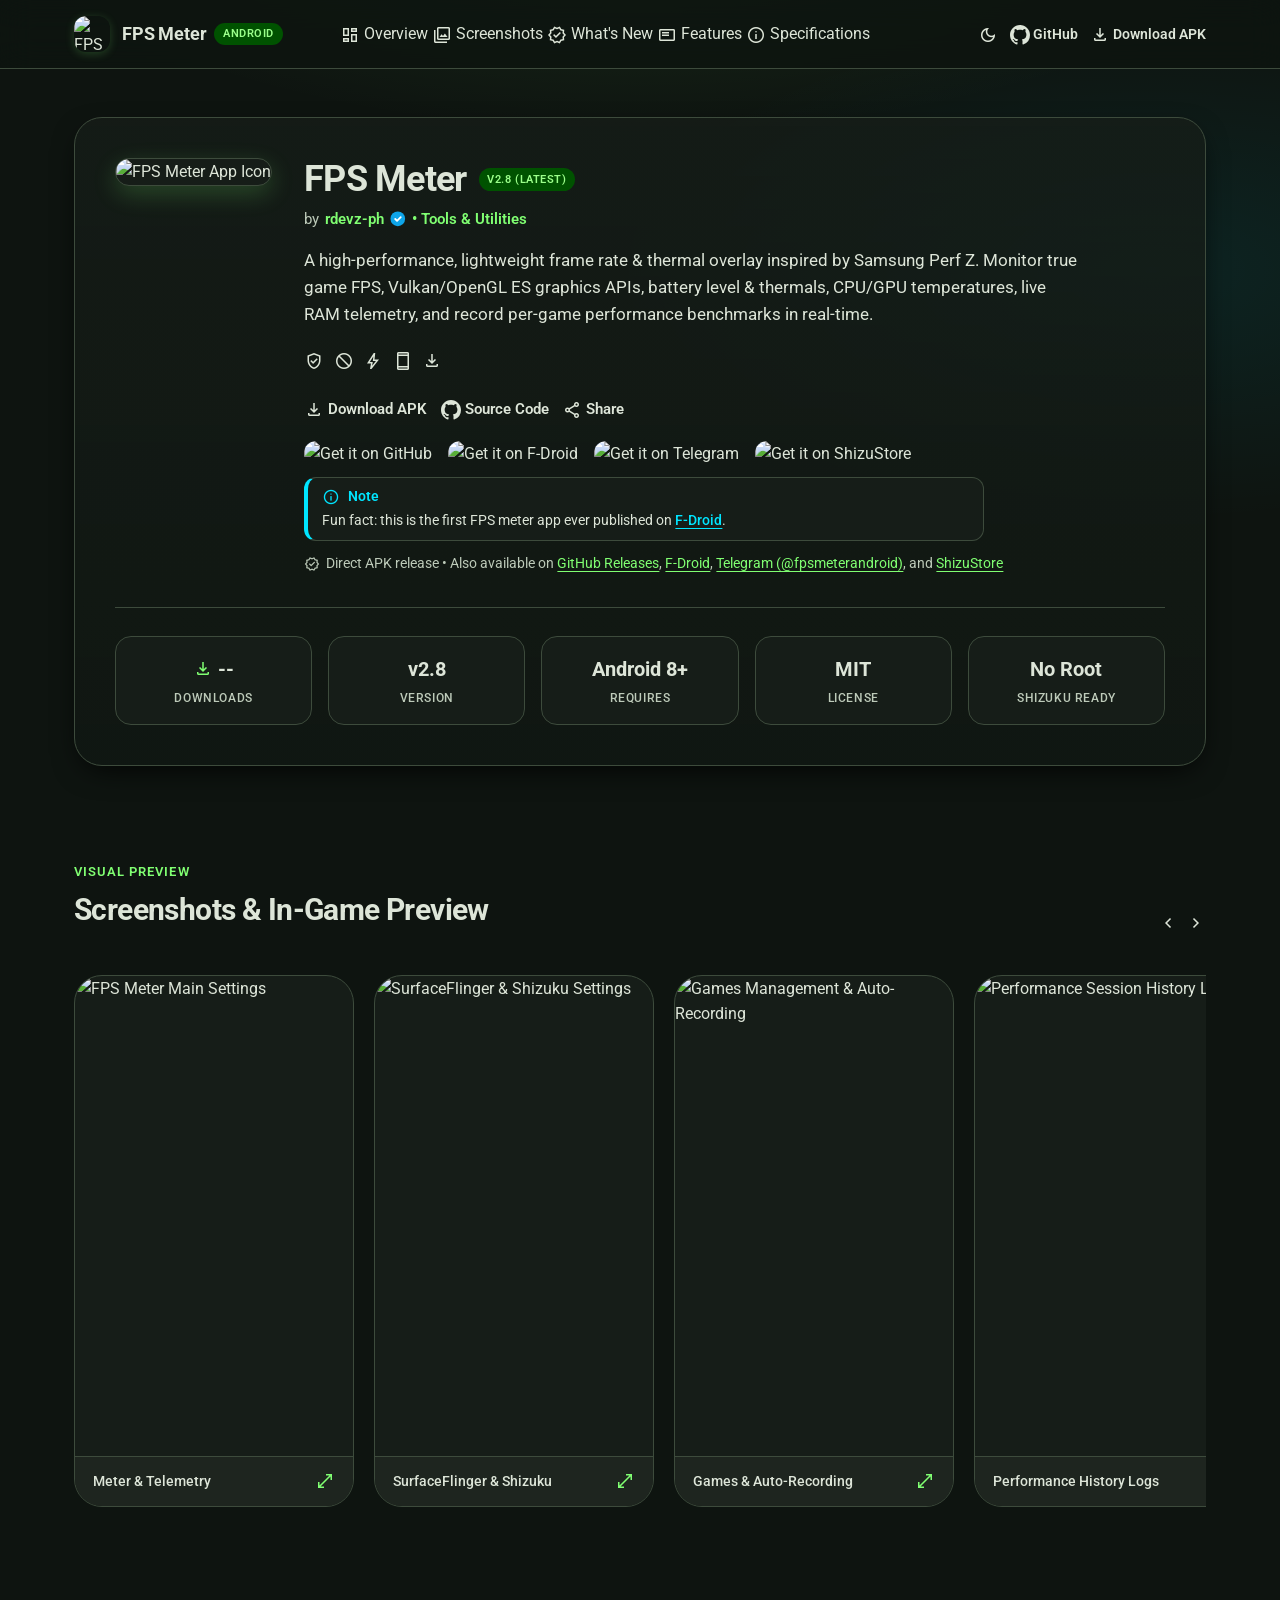
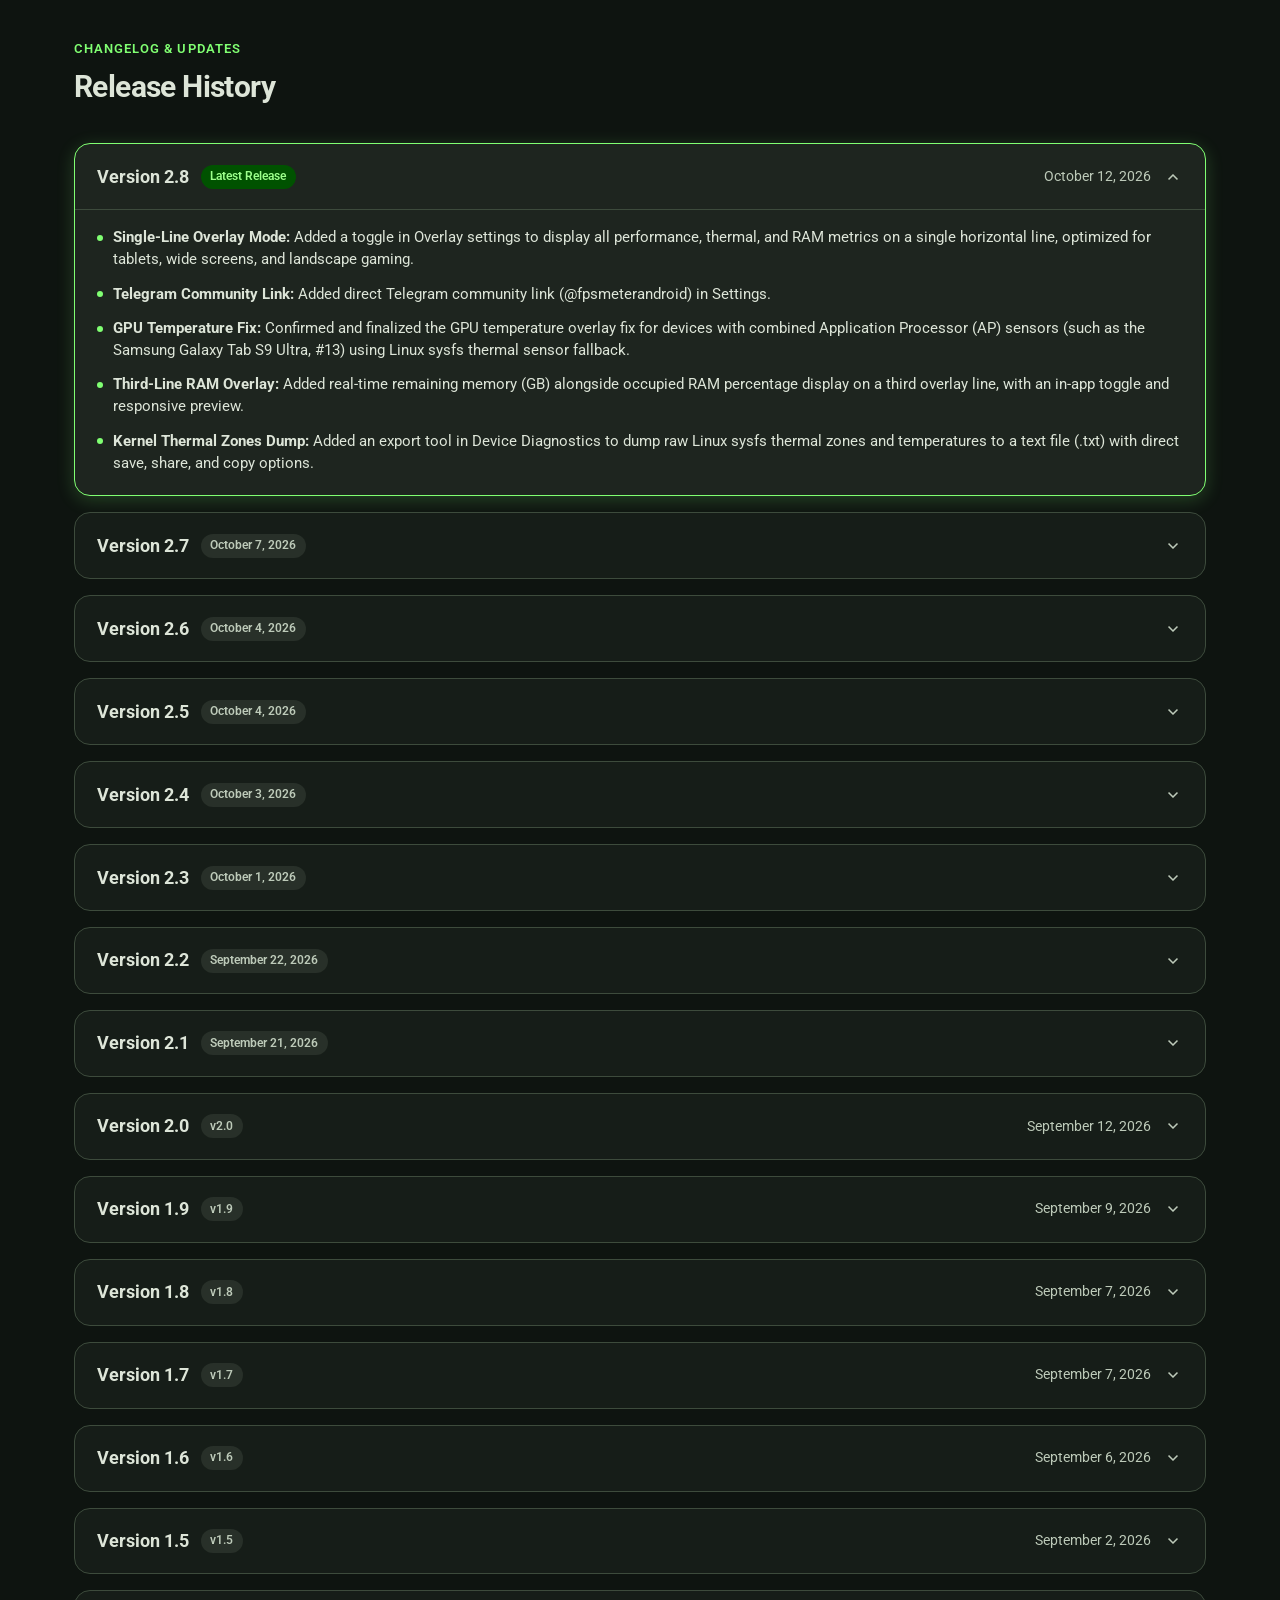
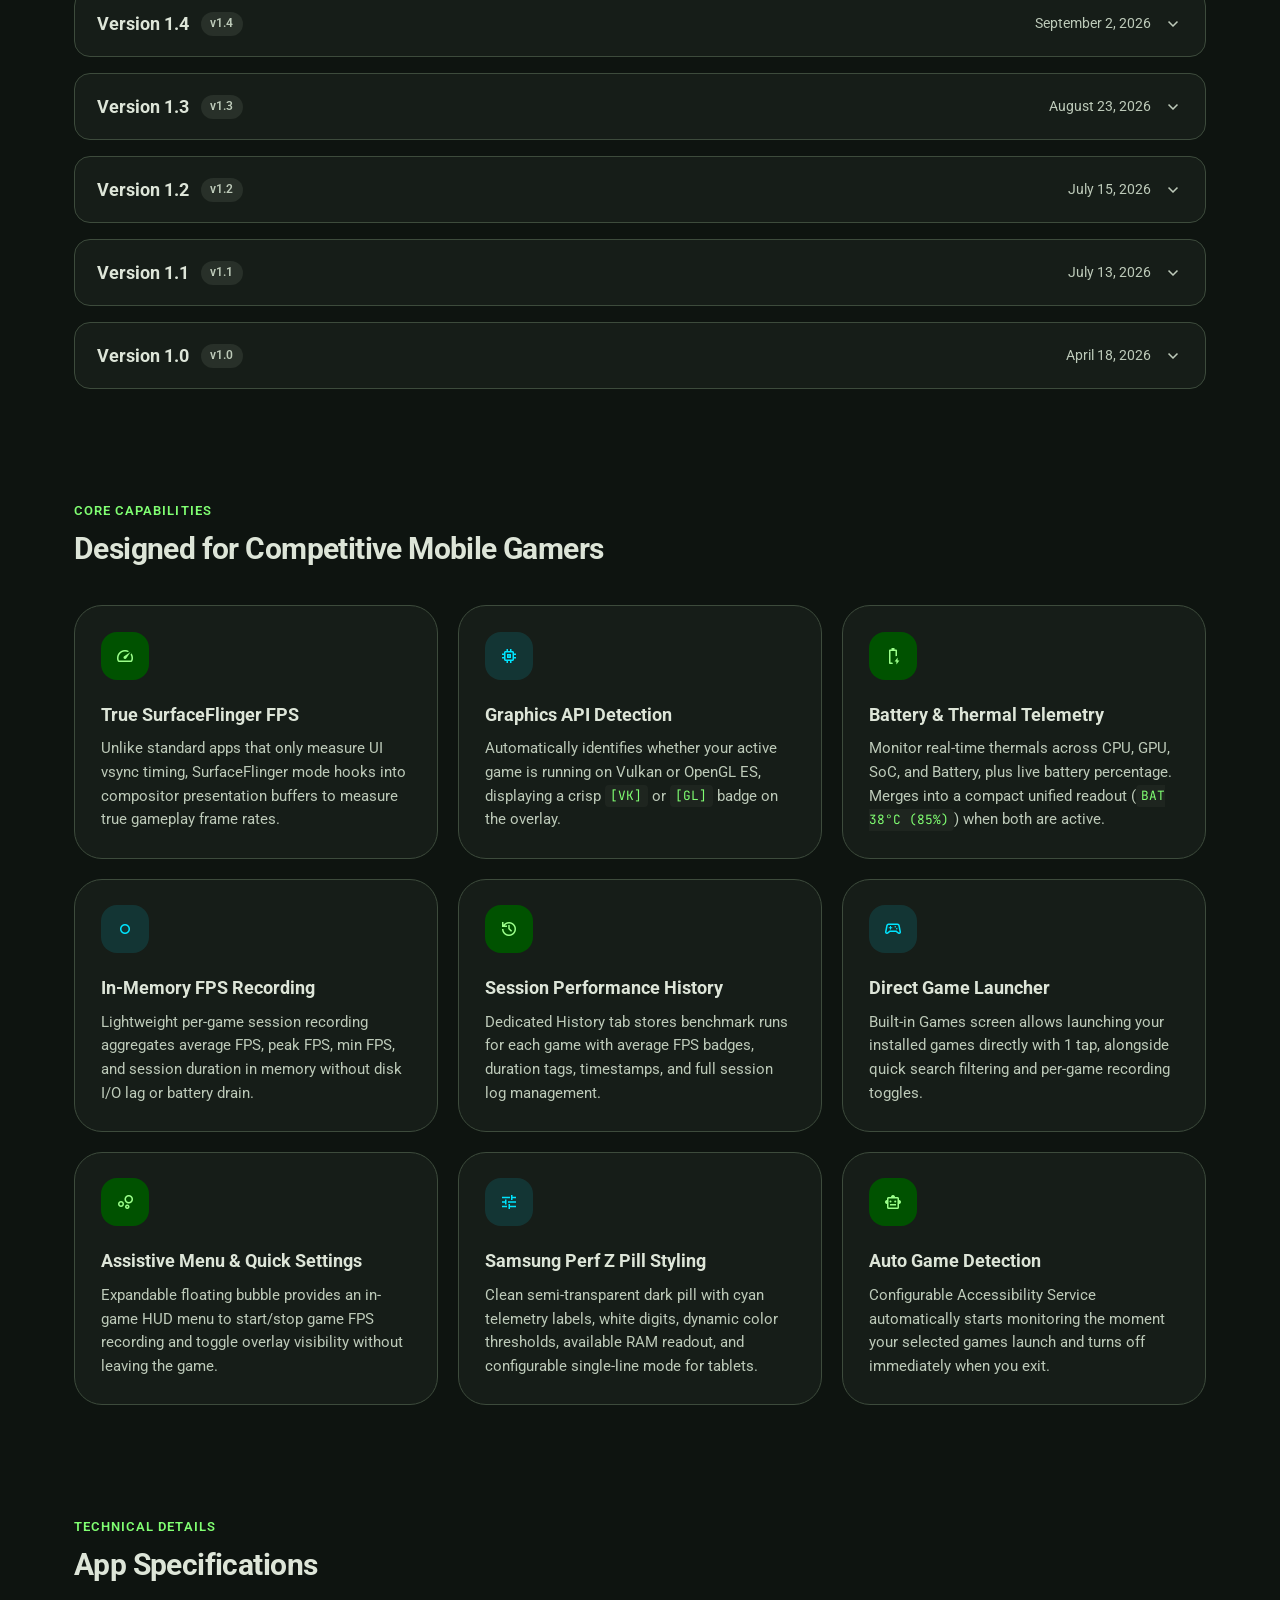
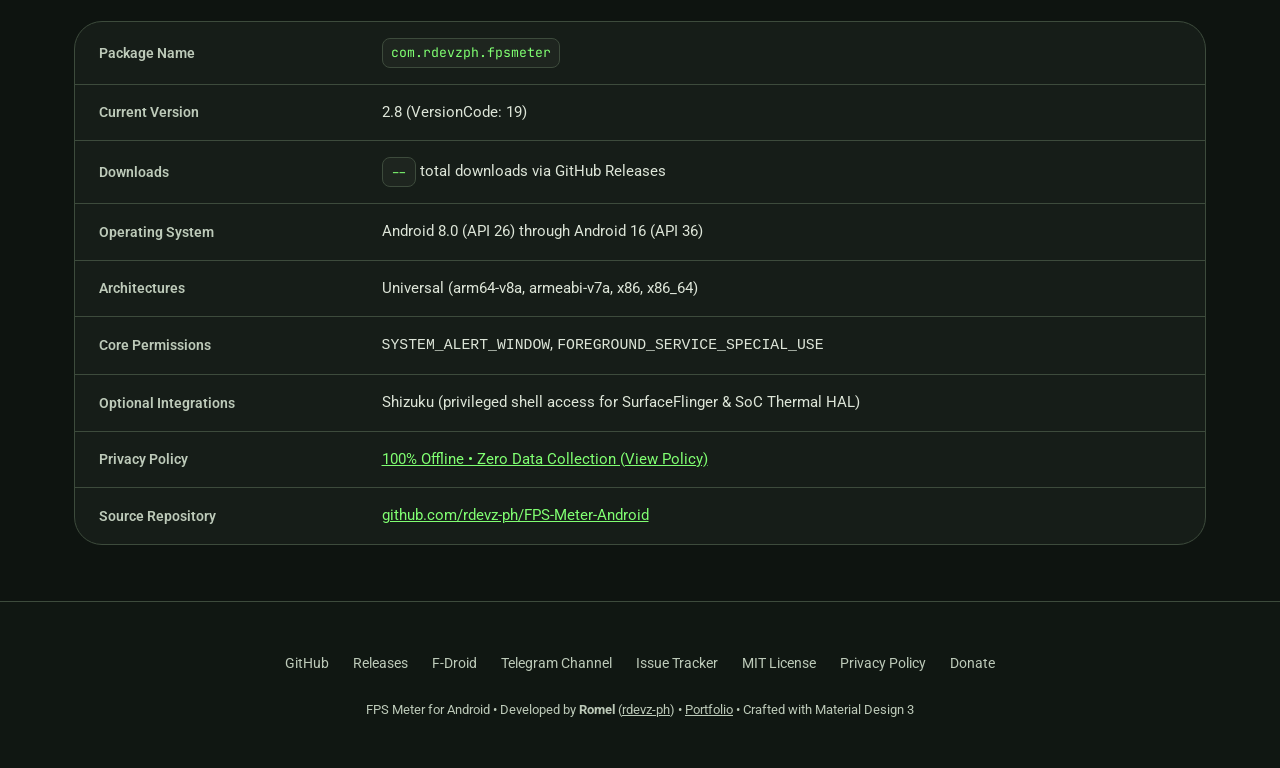
==== docs/index.html @ 9ead1918 "docs: update documentation - Add kernel thermal zones dump instructions to contributing guide - Upda" ====
<!DOCTYPE html>
<html lang="en" data-theme="dark">

<head>
  <meta charset="UTF-8">
  <meta name="viewport" content="width=device-width, initial-scale=1.0">
  <title>FPS Meter for Android - Real-Time Game Performance & Thermal Monitor</title>

  <!-- SEO & Social Meta -->
  <meta name="description"
    content="A high-performance, lightweight FPS and thermal monitoring overlay for Android inspired by Samsung Perf Z. Features SurfaceFlinger game frame tracking, Vulkan/OpenGL ES detection, and SoC temperature telemetry.">
  <meta name="keywords"
    content="FPS Meter, Android FPS counter, Game Performance, SurfaceFlinger, Vulkan, OpenGL ES, SoC Temperature, Shizuku, Material Design 3, Open Source">
  <meta name="author" content="rdevz-ph">

  <meta property="og:title" content="FPS Meter for Android - Real-Time Game Performance & Thermal Monitor">
  <meta property="og:description"
    content="Lightweight Samsung Perf Z-style FPS overlay for Android with real-time frame rates, frame times, battery and SoC thermal monitoring.">
  <meta property="og:image" content="assets/icon.png">
  <meta property="og:type" content="website">

  <!-- Favicon -->
  <link rel="icon" type="image/png" href="assets/icon.png">
  <link rel="apple-touch-icon" href="assets/icon.png">

  <!-- Google Fonts: Roboto (M3) & JetBrains Mono -->
  <link rel="preconnect" href="https://fonts.googleapis.com">
  <link rel="preconnect" href="https://fonts.gstatic.com" crossorigin>
  <link
    href="https://fonts.googleapis.com/css2?family=Roboto:wght@400;500;700&family=JetBrains+Mono:wght@500;600&display=swap"
    rel="stylesheet">

  <!-- Material Symbols Outlined (Official Google M3 Icons) -->
  <link
    href="https://fonts.googleapis.com/css2?family=Material+Symbols+Outlined:opsz,wght,FILL,GRAD@20..48,100..700,0..1,-50..200"
    rel="stylesheet">

  <!-- Material Web Components (M3) Import Map via CDN -->
  <script type="importmap">
    {
      "imports": {
        "@material/web/": "https://esm.run/@material/web/"
      }
    }
  </script>
  <script type="module">
    import '@material/web/all.js';
    import {styles as typescaleStyles} from '@material/web/typography/md-typescale-styles.js';
    try {
      document.adoptedStyleSheets.push(typescaleStyles.styleSheet);
    } catch (_) {}
  </script>

  <link rel="stylesheet" href="style.css">
</head>

<body>

  <!-- Top App Bar (Material 3 Header) -->
  <header class="m3-top-app-bar">
    <div class="container header-content">
      <a href="#" class="brand-link">
        <img src="assets/icon.png" alt="FPS Meter Icon" class="brand-icon">
        <div class="brand-title">
          FPS Meter
          <span class="brand-badge">Android</span>
        </div>
      </a>

      <!-- Center M3 Primary Tabs Navigation -->
      <div class="header-nav-tabs">
        <md-tabs active-tab-index="0" id="main-nav-tabs">
          <md-primary-tab id="tab-overview" data-target="overview">
            <span slot="icon" class="material-symbols-outlined">dashboard</span>
            Overview
          </md-primary-tab>
          <md-primary-tab id="tab-screenshots" data-target="screenshots">
            <span slot="icon" class="material-symbols-outlined">photo_library</span>
            Screenshots
          </md-primary-tab>
          <md-primary-tab id="tab-whats-new" data-target="whats-new">
            <span slot="icon" class="material-symbols-outlined">new_releases</span>
            What's New
          </md-primary-tab>
          <md-primary-tab id="tab-features" data-target="features">
            <span slot="icon" class="material-symbols-outlined">featured_play_list</span>
            Features
          </md-primary-tab>
          <md-primary-tab id="tab-specs" data-target="specs">
            <span slot="icon" class="material-symbols-outlined">info</span>
            Specifications
          </md-primary-tab>
        </md-tabs>
      </div>

      <!-- Quick Action Buttons -->
      <div class="nav-actions">
        <!-- M3 Theme Switcher (Dark / AMOLED / Light) -->
        <md-icon-button id="theme-toggle-btn" aria-label="Toggle Theme" title="Theme (Dark / AMOLED / Light)">
          <span class="material-symbols-outlined" id="theme-icon">dark_mode</span>
        </md-icon-button>

        <md-outlined-button href="https://github.com/rdevz-ph/FPS-Meter-Android" target="_blank"
          rel="noopener noreferrer" id="nav-github-btn">
          <svg slot="icon" viewBox="0 0 24 24" width="20" height="20" fill="currentColor" aria-hidden="true">
            <path d="M12 0C5.37 0 0 5.37 0 12c0 5.31 3.435 9.795 8.205 11.385.6.105.825-.255.825-.57 0-.285-.015-1.23-.015-2.235-3.015.555-3.795-.735-4.035-1.41-.135-.345-.72-1.41-1.23-1.695-.42-.225-1.02-.78-.015-.795.945-.015 1.62.87 1.845 1.23 1.08 1.815 2.805 1.305 3.495.99.105-.78.42-1.305.765-1.605-2.67-.3-5.46-1.335-5.46-5.925 0-1.305.465-2.385 1.23-3.225-.12-.3-.54-1.53.12-3.18 0 0 1.005-.315 3.3 1.23.96-.27 1.98-.405 3-.405s2.04.135 3 .405c2.295-1.56 3.3-1.23 3.3-1.23.66 1.65.24 2.88.12 3.18.765.84 1.23 1.905 1.23 3.225 0 4.605-2.805 5.625-5.475 5.925.435.375.81 1.095.81 2.22 0 1.605-.015 2.895-.015 3.3 0 .315.225.69.825.57A12.02 12.02 0 0 0 24 12c0-6.63-5.37-12-12-12z"/>
          </svg>
          GitHub
        </md-outlined-button>

        <md-filled-button href="https://github.com/rdevz-ph/FPS-Meter-Android/releases/latest" id="nav-download-btn">
          <span slot="icon" class="material-symbols-outlined">download</span>
          Download APK
        </md-filled-button>

        <!-- Mobile Burger Menu Button -->
        <md-icon-button id="mobile-menu-btn" aria-label="Open Navigation Menu" title="Menu" class="mobile-only">
          <span class="material-symbols-outlined">menu</span>
        </md-icon-button>
      </div>
    </div>
  </header>

  <!-- Mobile Navigation Drawer (M3 Modal Navigation Drawer) -->
  <div class="mobile-drawer-scrim" id="mobile-drawer-scrim" aria-hidden="true"></div>
  <aside class="mobile-nav-drawer" id="mobile-nav-drawer" aria-label="Navigation Drawer">
    <div class="drawer-header">
      <div class="drawer-brand">
        <img src="assets/icon.png" alt="FPS Meter Icon" class="brand-icon">
        <div class="brand-title">
          FPS Meter
          <span class="brand-badge">Android</span>
        </div>
      </div>
      <md-icon-button id="drawer-close-btn" aria-label="Close Navigation Drawer">
        <span class="material-symbols-outlined">close</span>
      </md-icon-button>
    </div>

    <div class="drawer-divider"></div>

    <nav class="drawer-nav">
      <a href="#overview" class="drawer-item active" data-target="overview">
        <span class="material-symbols-outlined drawer-icon">dashboard</span>
        <span class="drawer-label">Overview</span>
      </a>
      <a href="#screenshots" class="drawer-item" data-target="screenshots">
        <span class="material-symbols-outlined drawer-icon">photo_library</span>
        <span class="drawer-label">Screenshots</span>
      </a>
      <a href="#whats-new" class="drawer-item" data-target="whats-new">
        <span class="material-symbols-outlined drawer-icon">new_releases</span>
        <span class="drawer-label">What's New</span>
      </a>
      <a href="#features" class="drawer-item" data-target="features">
        <span class="material-symbols-outlined drawer-icon">featured_play_list</span>
        <span class="drawer-label">Features</span>
      </a>
      <a href="#specs" class="drawer-item" data-target="specs">
        <span class="material-symbols-outlined drawer-icon">info</span>
        <span class="drawer-label">Specifications</span>
      </a>
    </nav>

    <div class="drawer-divider"></div>

    <div class="drawer-footer-actions">
      <md-filled-button href="https://github.com/rdevz-ph/FPS-Meter-Android/releases/latest" id="drawer-download-btn">
        <span slot="icon" class="material-symbols-outlined">download</span>
        Download APK
      </md-filled-button>
      <md-outlined-button href="https://github.com/rdevz-ph/FPS-Meter-Android" target="_blank"
        rel="noopener noreferrer" id="drawer-github-btn">
        <svg slot="icon" viewBox="0 0 24 24" width="20" height="20" fill="currentColor" aria-hidden="true">
          <path d="M12 0C5.37 0 0 5.37 0 12c0 5.31 3.435 9.795 8.205 11.385.6.105.825-.255.825-.57 0-.285-.015-1.23-.015-2.235-3.015.555-3.795-.735-4.035-1.41-.135-.345-.72-1.41-1.23-1.695-.42-.225-1.02-.78-.015-.795.945-.015 1.62.87 1.845 1.23 1.08 1.815 2.805 1.305 3.495.99.105-.78.42-1.305.765-1.605-2.67-.3-5.46-1.335-5.46-5.925 0-1.305.465-2.385 1.23-3.225-.12-.3-.54-1.53.12-3.18 0 0 1.005-.315 3.3 1.23.96-.27 1.98-.405 3-.405s2.04.135 3 .405c2.295-1.56 3.3-1.23 3.3-1.23.66 1.65.24 2.88.12 3.18.765.84 1.23 1.905 1.23 3.225 0 4.605-2.805 5.625-5.475 5.925.435.375.81 1.095.81 2.22 0 1.605-.015 2.895-.015 3.3 0 .315.225.69.825.57A12.02 12.02 0 0 0 24 12c0-6.63-5.37-12-12-12z"/>
        </svg>
        GitHub Repository
      </md-outlined-button>
    </div>
  </aside>

  <!-- Hero Section / M3 App Showcase Card -->
  <main class="hero-section" id="overview">
    <div class="container">
      <div class="hero-card">
        <div class="hero-top">
          <div class="app-icon-wrapper">
            <img src="assets/icon.png" alt="FPS Meter App Icon" class="app-icon">
          </div>

          <div class="hero-info">
            <div class="app-title-row">
              <h1 class="app-name">FPS Meter</h1>
              <span class="brand-badge" id="hero-version-chip">v2.8 (Latest)</span>
            </div>

            <div class="app-developer">
              by <span>rdevz-ph</span>
              <svg class="verified-icon" viewBox="0 0 24 24" aria-label="Verified Developer">
                <circle cx="12" cy="12" r="10" fill="#0ea5e9" />
                <path d="m8.5 12.3 2.5 2.5 5-5" fill="none" stroke="#ffffff" stroke-width="2.5" stroke-linecap="round"
                  stroke-linejoin="round" />
              </svg>
              <span>• Tools & Utilities</span>
            </div>

            <p class="app-summary">
              A high-performance, lightweight frame rate & thermal overlay inspired by Samsung Perf Z. Monitor true game
              FPS, Vulkan/OpenGL ES graphics APIs, battery level & thermals, CPU/GPU temperatures, live RAM telemetry, and record per-game
              performance benchmarks in real-time.
            </p>

            <!-- M3 Assist Chips Row -->
            <md-chip-set class="badge-row">
              <md-assist-chip label="100% Open Source (MIT)">
                <span slot="icon" class="material-symbols-outlined">verified_user</span>
              </md-assist-chip>
              <md-assist-chip label="Zero Tracking & Ads">
                <span slot="icon" class="material-symbols-outlined">block</span>
              </md-assist-chip>
              <md-assist-chip label="SurfaceFlinger & Thermal HAL">
                <span slot="icon" class="material-symbols-outlined">bolt</span>
              </md-assist-chip>
              <md-assist-chip label="No Root Required">
                <span slot="icon" class="material-symbols-outlined">smartphone</span>
              </md-assist-chip>
              <md-assist-chip id="hero-downloads-chip" class="highlight-chip" label="Downloads"
                href="https://github.com/rdevz-ph/FPS-Meter-Android/releases" target="_blank">
                <span slot="icon" class="material-symbols-outlined">download</span>
              </md-assist-chip>
            </md-chip-set>

            <!-- Action Buttons -->
            <div class="hero-actions">
              <md-filled-button href="https://github.com/rdevz-ph/FPS-Meter-Android/releases/latest"
                id="main-download-btn">
                <span slot="icon" class="material-symbols-outlined">download</span>
                <span>Download APK</span>
                <span class="btn-badge" id="apk-size-pill" style="display: none;"></span>
              </md-filled-button>

              <md-outlined-button href="https://github.com/rdevz-ph/FPS-Meter-Android" target="_blank"
                rel="noopener noreferrer">
                <svg slot="icon" viewBox="0 0 24 24" width="20" height="20" fill="currentColor" aria-hidden="true">
                  <path d="M12 0C5.37 0 0 5.37 0 12c0 5.31 3.435 9.795 8.205 11.385.6.105.825-.255.825-.57 0-.285-.015-1.23-.015-2.235-3.015.555-3.795-.735-4.035-1.41-.135-.345-.72-1.41-1.23-1.695-.42-.225-1.02-.78-.015-.795.945-.015 1.62.87 1.845 1.23 1.08 1.815 2.805 1.305 3.495.99.105-.78.42-1.305.765-1.605-2.67-.3-5.46-1.335-5.46-5.925 0-1.305.465-2.385 1.23-3.225-.12-.3-.54-1.53.12-3.18 0 0 1.005-.315 3.3 1.23.96-.27 1.98-.405 3-.405s2.04.135 3 .405c2.295-1.56 3.3-1.23 3.3-1.23.66 1.65.24 2.88.12 3.18.765.84 1.23 1.905 1.23 3.225 0 4.605-2.805 5.625-5.475 5.925.435.375.81 1.095.81 2.22 0 1.605-.015 2.895-.015 3.3 0 .315.225.69.825.57A12.02 12.02 0 0 0 24 12c0-6.63-5.37-12-12-12z"/>
                </svg>
                Source Code
              </md-outlined-button>

              <md-outlined-button id="share-btn">
                <span slot="icon" class="material-symbols-outlined">share</span>
                Share
              </md-outlined-button>
            </div>

            <!-- Store Badges Row -->
            <div class="store-badges-row">
              <a href="https://github.com/rdevz-ph/FPS-Meter-Android/releases/latest" title="Get it on GitHub" target="_blank" rel="noopener noreferrer">
                <img src="https://raw.githubusercontent.com/Kunzisoft/Github-badge/master/get-it-on-github.png"
                  alt="Get it on GitHub">
              </a>
              <a href="https://f-droid.org/en/packages/com.rdevzph.fpsmeter/" title="Get it on F-Droid" target="_blank" rel="noopener noreferrer">
                <img src="https://fdroid.gitlab.io/artwork/badge/get-it-on.png" alt="Get it on F-Droid">
              </a>
              <a href="https://t.me/fpsmeterandroid" title="Get it on Telegram" target="_blank" rel="noopener noreferrer">
                <img src="assets/get-it-on-telegram.png" alt="Get it on Telegram">
              </a>
              <a href="https://awesome-shizuku.vercel.app/apps/fps-meter-android" title="Get it on ShizuStore" target="_blank" rel="noopener noreferrer">
                <img src="https://awesome-shizuku.vercel.app/get-it-on-shizustore.png" alt="Get it on ShizuStore">
              </a>
            </div>

            <!-- Material Design 3 Alert (Replicating GitHub Alert Note) -->
            <div class="m3-alert m3-alert-note" role="note">
              <div class="m3-alert-header">
                <span class="material-symbols-outlined m3-alert-icon">info</span>
                <span class="m3-alert-title">Note</span>
              </div>
              <div class="m3-alert-body">
                Fun fact: this is the first FPS meter app ever published on <a
                  href="https://f-droid.org/en/packages/com.rdevzph.fpsmeter/" target="_blank"
                  rel="noopener noreferrer">F-Droid</a>.
              </div>
            </div>

            <div class="download-note" id="download-note">
              <span class="material-symbols-outlined" style="font-size: 16px;">verified</span>
              <span>Direct APK release • Also available on <a
                  href="https://github.com/rdevz-ph/FPS-Meter-Android/releases/latest" target="_blank"
                  rel="noopener noreferrer">GitHub Releases</a>, <a
                  href="https://f-droid.org/en/packages/com.rdevzph.fpsmeter/" target="_blank"
                  rel="noopener noreferrer">F-Droid</a>, <a
                  href="https://t.me/fpsmeterandroid" target="_blank"
                  rel="noopener noreferrer">Telegram (@fpsmeterandroid)</a>, and <a
                  href="https://awesome-shizuku.vercel.app/apps/fps-meter-android" target="_blank"
                  rel="noopener noreferrer">ShizuStore</a></span>
            </div>
          </div>
        </div>

        <!-- Quick Stats Strip -->
        <div class="stats-strip">
          <div class="stat-item">
            <div class="stat-value" id="stat-downloads">
              <span class="material-symbols-outlined" style="color: var(--md-sys-color-primary);">download</span>
              <span id="stat-downloads-val">--</span>
            </div>
            <div class="stat-label">Downloads</div>
          </div>

          <div class="stat-item">
            <div class="stat-value" id="stat-version">v2.8</div>
            <div class="stat-label">Version</div>
          </div>

          <div class="stat-item">
            <div class="stat-value">Android 8+</div>
            <div class="stat-label">Requires</div>
          </div>

          <div class="stat-item">
            <div class="stat-value">MIT</div>
            <div class="stat-label">License</div>
          </div>

          <div class="stat-item">
            <div class="stat-value">No Root</div>
            <div class="stat-label">Shizuku Ready</div>
          </div>
        </div>
      </div>
    </div>
  </main>

  <!-- Screenshots Carousel Section -->
  <section class="section" id="screenshots">
    <div class="container">
      <div class="section-header">
        <div class="section-title-wrap">
          <span class="section-subtitle">Visual Preview</span>
          <h2 class="section-title">Screenshots & In-Game Preview</h2>
        </div>
        <div class="gallery-nav">
          <md-outlined-icon-button id="scroll-prev" aria-label="Previous screenshot">
            <span class="material-symbols-outlined">chevron_left</span>
          </md-outlined-icon-button>
          <md-outlined-icon-button id="scroll-next" aria-label="Next screenshot">
            <span class="material-symbols-outlined">chevron_right</span>
          </md-outlined-icon-button>
        </div>
      </div>

      <div class="screenshots-scroll" id="screenshots-container">
        <!-- Screenshot 1 -->
        <div class="screenshot-card" data-src="assets/Screenshot_1.jpg"
          data-caption="Meter Dashboard, Multi-Temperature Telemetry & Customization">
          <img src="assets/Screenshot_1.jpg" alt="FPS Meter Main Settings" class="screenshot-img" loading="lazy">
          <div class="screenshot-caption">
            <span>Meter & Telemetry</span>
            <span class="material-symbols-outlined">open_in_full</span>
          </div>
        </div>

        <!-- Screenshot 2 -->
        <div class="screenshot-card" data-src="assets/Screenshot_2.jpg"
          data-caption="SurfaceFlinger Provider, Shizuku Integration & Graphics API Badge Detection">
          <img src="assets/Screenshot_2.jpg" alt="SurfaceFlinger & Shizuku Settings" class="screenshot-img"
            loading="lazy">
          <div class="screenshot-caption">
            <span>SurfaceFlinger & Shizuku</span>
            <span class="material-symbols-outlined">open_in_full</span>
          </div>
        </div>

        <!-- Screenshot 3 -->
        <div class="screenshot-card" data-src="assets/Screenshot_3.jpg"
          data-caption="Games Management, Direct Launcher & In-Memory Recording List">
          <img src="assets/Screenshot_3.jpg" alt="Games Management & Auto-Recording" class="screenshot-img"
            loading="lazy">
          <div class="screenshot-caption">
            <span>Games & Auto-Recording</span>
            <span class="material-symbols-outlined">open_in_full</span>
          </div>
        </div>

        <!-- Screenshot 4 -->
        <div class="screenshot-card" data-src="assets/Screenshot_4.jpg"
          data-caption="Historical Performance Logs with Session Stats, Duration & Session Management">
          <img src="assets/Screenshot_4.jpg" alt="Performance Session History Logs" class="screenshot-img"
            loading="lazy">
          <div class="screenshot-caption">
            <span>Performance History Logs</span>
            <span class="material-symbols-outlined">open_in_full</span>
          </div>
        </div>

        <!-- Screenshot 5: Auto-Record All Games -->
        <div class="screenshot-card" data-src="assets/enable-all.jpg"
          data-caption="Universal Auto-Record Master Toggle for All Games with Streamlined UI">
          <img src="assets/enable-all.jpg" alt="Auto-Record All Games Option" class="screenshot-img" loading="lazy">
          <div class="screenshot-caption">
            <span>Auto-Record All Games</span>
            <span class="material-symbols-outlined">open_in_full</span>
          </div>
        </div>

        <!-- Screenshot 6: Confirmation Dialog -->
        <div class="screenshot-card" data-src="assets/fps-record-warning.jpg"
          data-caption="Informative Confirmation Notice Dialog Explaining Background Metrics Logging">
          <img src="assets/fps-record-warning.jpg" alt="FPS Recording Confirmation Dialog" class="screenshot-img"
            loading="lazy">
          <div class="screenshot-caption">
            <span>Confirmation Notice</span>
            <span class="material-symbols-outlined">open_in_full</span>
          </div>
        </div>

        <!-- Screenshot 7: Vulkan Game In-Action (Landscape) -->
        <div class="screenshot-card landscape-card" data-src="assets/game_screenshot_vk.jpg"
          data-caption="In-Game SurfaceFlinger Overlay with Vulkan [VK] Badge & Real-Time SoC Thermals">
          <img src="assets/game_screenshot_vk.jpg" alt="Live Vulkan Game Overlay" class="screenshot-img" loading="lazy">
          <div class="screenshot-caption">
            <span>Vulkan In-Game Telemetry</span>
            <span class="material-symbols-outlined">open_in_full</span>
          </div>
        </div>

        <!-- Screenshot 8: OpenGL Game In-Action (Landscape) -->
        <div class="screenshot-card landscape-card" data-src="assets/game_screenshot_gl.jpg"
          data-caption="In-Game SurfaceFlinger Overlay with OpenGL ES [GL] Badge & Clean Single-Line Layout">
          <img src="assets/game_screenshot_gl.jpg" alt="Live OpenGL ES Game Overlay" class="screenshot-img"
            loading="lazy">
          <div class="screenshot-caption">
            <span>OpenGL ES In-Game Telemetry</span>
            <span class="material-symbols-outlined">open_in_full</span>
          </div>
        </div>
      </div>
    </div>
  </section>

  <!-- What's New & Release History Section -->
  <section class="section" id="whats-new">
    <div class="container">
      <div class="section-header">
        <div class="section-title-wrap">
          <span class="section-subtitle">Changelog & Updates</span>
          <h2 class="section-title">Release History</h2>
        </div>
      </div>

      <!-- Changelog accordion dynamically parsed from changelogs.txt -->
      <div class="changelogs-stack" id="changelogs-container"></div>
    </div>
  </section>

  <!-- Key Features Grid -->
  <section class="section" id="features">
    <div class="container">
      <div class="section-header">
        <div class="section-title-wrap">
          <span class="section-subtitle">Core Capabilities</span>
          <h2 class="section-title">Designed for Competitive Mobile Gamers</h2>
        </div>
      </div>

      <div class="features-grid">
        <!-- Card 1 -->
        <div class="feature-card">
          <div class="feature-icon-box">
            <span class="material-symbols-outlined">speed</span>
          </div>
          <h4>True SurfaceFlinger FPS</h4>
          <p>Unlike standard apps that only measure UI vsync timing, SurfaceFlinger mode hooks into compositor
            presentation buffers to measure true gameplay frame rates.</p>
        </div>

        <!-- Card 2 -->
        <div class="feature-card">
          <div class="feature-icon-box cyan">
            <span class="material-symbols-outlined">memory</span>
          </div>
          <h4>Graphics API Detection</h4>
          <p>Automatically identifies whether your active game is running on Vulkan or OpenGL ES, displaying a crisp
            <code>[VK]</code> or <code>[GL]</code> badge on the overlay.
          </p>
        </div>

        <!-- Card 3 -->
        <div class="feature-card">
          <div class="feature-icon-box">
            <span class="material-symbols-outlined">battery_charging_full</span>
          </div>
          <h4>Battery & Thermal Telemetry</h4>
          <p>Monitor real-time thermals across CPU, GPU, SoC, and Battery, plus live battery percentage. Merges into a compact unified readout (<code>BAT 38°C (85%)</code>) when both are active.</p>
        </div>

        <!-- Card 4 -->
        <div class="feature-card">
          <div class="feature-icon-box cyan">
            <span class="material-symbols-outlined">fiber_manual_record</span>
          </div>
          <h4>In-Memory FPS Recording</h4>
          <p>Lightweight per-game session recording aggregates average FPS, peak FPS, min FPS, and session duration in memory without disk I/O lag or battery drain.</p>
        </div>

        <!-- Card 5 -->
        <div class="feature-card">
          <div class="feature-icon-box">
            <span class="material-symbols-outlined">history</span>
          </div>
          <h4>Session Performance History</h4>
          <p>Dedicated History tab stores benchmark runs for each game with average FPS badges, duration tags, timestamps, and full session log management.</p>
        </div>

        <!-- Card 6 -->
        <div class="feature-card">
          <div class="feature-icon-box cyan">
            <span class="material-symbols-outlined">sports_esports</span>
          </div>
          <h4>Direct Game Launcher</h4>
          <p>Built-in Games screen allows launching your installed games directly with 1 tap, alongside quick search filtering and per-game recording toggles.</p>
        </div>

        <!-- Card 7 -->
        <div class="feature-card">
          <div class="feature-icon-box">
            <span class="material-symbols-outlined">bubble_chart</span>
          </div>
          <h4>Assistive Menu & Quick Settings</h4>
          <p>Expandable floating bubble provides an in-game HUD menu to start/stop game FPS recording and toggle overlay visibility without leaving the game.</p>
        </div>

        <!-- Card 8 -->
        <div class="feature-card">
          <div class="feature-icon-box cyan">
            <span class="material-symbols-outlined">tune</span>
          </div>
          <h4>Samsung Perf Z Pill Styling</h4>
          <p>Clean semi-transparent dark pill with cyan telemetry labels, white digits, dynamic
            color thresholds, available RAM readout, and configurable single-line mode for tablets.</p>
        </div>

        <!-- Card 9 -->
        <div class="feature-card">
          <div class="feature-icon-box">
            <span class="material-symbols-outlined">smart_toy</span>
          </div>
          <h4>Auto Game Detection</h4>
          <p>Configurable Accessibility Service automatically starts monitoring the moment your selected games launch
            and turns off immediately when you exit.</p>
        </div>
      </div>
    </div>
  </section>

  <!-- Technical Specifications Table -->
  <section class="section" id="specs">
    <div class="container">
      <div class="section-header">
        <div class="section-title-wrap">
          <span class="section-subtitle">Technical Details</span>
          <h2 class="section-title">App Specifications</h2>
        </div>
      </div>

      <div class="specs-card">
        <table class="specs-table">
          <tbody>
            <tr>
              <th>Package Name</th>
              <td><span class="code-pill">com.rdevzph.fpsmeter</span></td>
            </tr>
            <tr>
              <th>Current Version</th>
              <td><span id="table-version">2.8</span> (VersionCode: <span id="table-version-code">19</span>)</td>
            </tr>
            <tr>
              <th>Downloads</th>
              <td><span class="code-pill" id="table-downloads">--</span> total downloads via GitHub Releases</td>
            </tr>
            <tr>
              <th>Operating System</th>
              <td>Android 8.0 (API 26) through Android 16 (API 36)</td>
            </tr>
            <tr>
              <th>Architectures</th>
              <td>Universal (arm64-v8a, armeabi-v7a, x86, x86_64)</td>
            </tr>
            <tr>
              <th>Core Permissions</th>
              <td><code>SYSTEM_ALERT_WINDOW</code>, <code>FOREGROUND_SERVICE_SPECIAL_USE</code></td>
            </tr>
            <tr>
              <th>Optional Integrations</th>
              <td>Shizuku (privileged shell access for SurfaceFlinger & SoC Thermal HAL)</td>
            </tr>
            <tr>
              <th>Privacy Policy</th>
              <td><a href="privacy.html" style="color: var(--md-sys-color-primary); text-decoration: underline;">100% Offline • Zero Data Collection (View Policy)</a></td>
            </tr>
            <tr>
              <th>Source Repository</th>
              <td><a href="https://github.com/rdevz-ph/FPS-Meter-Android" target="_blank" rel="noopener noreferrer"
                  style="color: var(--md-sys-color-primary); text-decoration: underline;">github.com/rdevz-ph/FPS-Meter-Android</a>
              </td>
            </tr>
          </tbody>
        </table>
      </div>
    </div>
  </section>

  <!-- Lightbox Modal -->
  <div class="lightbox-modal" id="lightbox">
    <button class="lightbox-close" id="lightbox-close" aria-label="Close image preview">
      <span class="material-symbols-outlined">close</span>
    </button>
    <div class="lightbox-content">
      <img src="" alt="Screenshot Full View" class="lightbox-img" id="lightbox-img">
    </div>
  </div>

  <!-- Toast Notification / M3 Snackbar -->
  <div class="toast" id="toast">
    <span class="material-symbols-outlined" style="color: var(--md-sys-color-primary);">check_circle</span>
    <span id="toast-message">Link copied to clipboard!</span>
  </div>

  <!-- Footer -->
  <footer class="footer">
    <div class="container footer-content">
      <ul class="footer-links">
        <li><a href="https://github.com/rdevz-ph/FPS-Meter-Android" target="_blank" rel="noopener noreferrer"
            class="footer-link">GitHub</a></li>
        <li><a href="https://github.com/rdevz-ph/FPS-Meter-Android/releases" target="_blank" rel="noopener noreferrer"
            class="footer-link">Releases</a></li>
        <li><a href="https://f-droid.org/en/packages/com.rdevzph.fpsmeter/" target="_blank" rel="noopener noreferrer"
            class="footer-link">F-Droid</a></li>
        <li><a href="https://t.me/fpsmeterandroid" target="_blank" rel="noopener noreferrer"
            class="footer-link">Telegram Channel</a></li>
        <li><a href="https://github.com/rdevz-ph/FPS-Meter-Android/issues" target="_blank" rel="noopener noreferrer"
            class="footer-link">Issue Tracker</a></li>
        <li><a href="https://github.com/rdevz-ph/FPS-Meter-Android/blob/main/LICENSE" target="_blank"
            rel="noopener noreferrer" class="footer-link">MIT License</a></li>
        <li><a href="privacy.html" class="footer-link">Privacy Policy</a></li>
        <li><a href="donate.html" class="footer-link">Donate</a></li>
      </ul>

      <p class="footer-meta">
        FPS Meter for Android • Developed by <strong>Romel</strong> (<a href="https://github.com/rdevz-ph" target="_blank" rel="noopener noreferrer" style="color: inherit; text-decoration: underline;">rdevz-ph</a>) • <a href="https://romel-portfolio.vercel.app/" target="_blank" rel="noopener noreferrer" style="color: inherit; text-decoration: underline;">Portfolio</a> • Crafted with Material Design 3
      </p>
    </div>
  </footer>

  <!-- Interactive JavaScript -->
  <script src="changelogs.js"></script>
  <script>
    // ==========================================================================
    // 1. Material Design 3 Theme Switcher (Dark -> AMOLED -> Light)
    // ==========================================================================
    const THEMES = ['dark', 'amoled', 'light'];
    const THEME_ICONS = {
      'dark': 'dark_mode',
      'amoled': 'contrast',
      'light': 'light_mode'
    };
    const THEME_TITLES = {
      'dark': 'Theme: Dark (Default) - Click to switch to AMOLED Black',
      'amoled': 'Theme: AMOLED Black - Click to switch to Light',
      'light': 'Theme: Light - Click to switch to Dark'
    };

    const themeToggleBtn = document.getElementById('theme-toggle-btn');
    const themeIcon = document.getElementById('theme-icon');

    function applyTheme(themeName) {
      if (!THEMES.includes(themeName)) themeName = 'dark';
      document.documentElement.setAttribute('data-theme', themeName);
      if (themeIcon) themeIcon.textContent = THEME_ICONS[themeName] || 'dark_mode';
      if (themeToggleBtn) themeToggleBtn.title = THEME_TITLES[themeName] || 'Toggle Theme';
      try {
        localStorage.setItem('fpsmeter_theme', themeName);
      } catch (_) {}
    }

    // Load initial theme from localStorage or system preference
    const savedTheme = (() => {
      try {
        return localStorage.getItem('fpsmeter_theme');
      } catch (_) {
        return null;
      }
    })();

    if (savedTheme && THEMES.includes(savedTheme)) {
      applyTheme(savedTheme);
    } else {
      applyTheme('dark');
    }

    if (themeToggleBtn) {
      themeToggleBtn.addEventListener('click', () => {
        const current = document.documentElement.getAttribute('data-theme') || 'dark';
        const nextIdx = (THEMES.indexOf(current) + 1) % THEMES.length;
        applyTheme(THEMES[nextIdx]);
      });
    }

    // ==========================================================================
    // 2. Dynamic Changelogs Loader & Parser from changelogs.txt
    // ==========================================================================
    function parseAndRenderChangelogs(text) {
      const container = document.getElementById('changelogs-container');
      if (!container || !text) return;

      const rawReleases = text.trim().split(/\n(?=##\s)/);
      let html = '';

      rawReleases.forEach((block, idx) => {
        const lines = block.trim().split('\n').map(l => l.trim()).filter(Boolean);
        if (!lines.length) return;

        const headerLine = lines[0].replace(/^##\s*/, '');
        const parts = headerLine.split('|').map(s => s.trim());
        const version = parts[0] || 'Release';
        const tag = parts[1] || version;
        const date = parts[2] || '';
        const isLatest = idx === 0;

        const items = lines.slice(1).filter(l => l.startsWith('- ')).map(l => {
          const content = l.replace(/^- \s*/, '');
          const colonIdx = content.indexOf(':');
          if (colonIdx !== -1) {
            const title = content.substring(0, colonIdx);
            const desc = content.substring(colonIdx + 1);
            return `<li class="changelog-item"><span class="changelog-bullet"></span><div><strong>${title}:</strong>${desc}</div></li>`;
          }
          return `<li class="changelog-item"><span class="changelog-bullet"></span><div>${content}</div></li>`;
        }).join('');

        html += `
          <details class="changelog-details ${isLatest ? 'is-latest' : ''}" ${isLatest ? 'open' : ''}>
            <summary class="changelog-summary">
              <div class="changelog-summary-left">
                <span class="changelog-version-title">${version}</span>
                <span class="changelog-tag ${isLatest ? '' : 'prev'}">${tag}</span>
              </div>
              <div class="changelog-summary-right">
                <span class="changelog-date">${date}</span>
                <span class="material-symbols-outlined changelog-chevron">expand_more</span>
              </div>
            </summary>
            <div class="changelog-body">
              <ul class="changelog-list">${items}</ul>
            </div>
          </details>
        `;
      });

      container.innerHTML = html;

      // Update scroll-spy when details toggle
      container.querySelectorAll('.changelog-details').forEach(detail => {
        detail.addEventListener('toggle', () => {
          if (typeof updateActiveNav === 'function') {
            updateActiveNav();
          }
        });
      });
    }

    async function loadChangelogs() {
      // 1. Try fetching changelogs.txt directly (HTTP / GitHub Pages)
      try {
        const response = await fetch('changelogs.txt');
        if (response.ok) {
          const text = await response.text();
          if (text && text.trim().startsWith('##')) {
            parseAndRenderChangelogs(text);
            return;
          }
        }
      } catch (_) {
        // Fall through to local fallback
      }

      // 2. Local fallback via changelogs.js (handles file:// protocol without CORS restriction)
      if (window.CHANGELOGS_TEXT) {
        parseAndRenderChangelogs(window.CHANGELOGS_TEXT);
      }
    }

    loadChangelogs();

    // ==========================================================================
    // 3. GitHub API Release Fetcher
    // ==========================================================================
    const REPO_OWNER = 'rdevz-ph';
    const REPO_NAME = 'FPS-Meter-Android';
    const GITHUB_API_URL = `https://api.github.com/repos/${REPO_OWNER}/${REPO_NAME}/releases/latest`;

    async function fetchLatestRelease() {
      try {
        const response = await fetch(GITHUB_API_URL);
        if (!response.ok) return;
        const release = await response.json();

        if (release.tag_name) {
          const versionTag = release.tag_name;
          const chipEl = document.getElementById('hero-version-chip');
          if (chipEl) chipEl.textContent = `${versionTag} (Latest)`;
          const statEl = document.getElementById('stat-version');
          if (statEl) statEl.textContent = versionTag;
          const tableEl = document.getElementById('table-version');
          if (tableEl) tableEl.textContent = versionTag.replace('v', '');
        }

        const apkAsset = release.assets?.find(a => a.name.endsWith('.apk') && !a.name.includes('-debug'));
        if (apkAsset) {
          const sizeMB = (apkAsset.size / (1024 * 1024)).toFixed(1);
          const sizePill = document.getElementById('apk-size-pill');
          if (sizePill) {
            sizePill.textContent = `${sizeMB} MB`;
            sizePill.style.display = 'inline-flex';
          }
          const mainDownloadBtn = document.getElementById('main-download-btn');
          if (mainDownloadBtn) mainDownloadBtn.href = apkAsset.browser_download_url;
          const navDownloadBtn = document.getElementById('nav-download-btn');
          if (navDownloadBtn) navDownloadBtn.href = apkAsset.browser_download_url;
          const drawerDownloadBtn = document.getElementById('drawer-download-btn');
          if (drawerDownloadBtn) drawerDownloadBtn.href = apkAsset.browser_download_url;

          const noteEl = document.getElementById('download-note');
          if (noteEl) {
            noteEl.innerHTML = `
              <span class="material-symbols-outlined" style="font-size: 16px;">download</span>
              <span>Direct APK download (${sizeMB} MB) • Also available on <a href="${release.html_url || 'https://github.com/rdevz-ph/FPS-Meter-Android/releases/latest'}" target="_blank" rel="noopener noreferrer">GitHub Releases</a> and <a href="https://awesome-shizuku.vercel.app/apps/fps-meter-android" target="_blank" rel="noopener noreferrer">ShizuStore</a></span>
            `;
          }
        }
      } catch (e) {
        console.log('Using default static release links:', e);
      }
    }

    fetchLatestRelease();

    // ==========================================================================
    // 4. Live Downloads Counter
    // ==========================================================================
    const DOWNLOADS_API_URL = `https://my-release-badge-api.netlify.app/api/badge?owner=${REPO_OWNER}&repo=${REPO_NAME}&mode=json`;

    function updateDownloadsUI(count) {
      if (typeof count !== 'number' || isNaN(count)) return;
      const formattedK = count >= 1000 ? (count / 1000).toFixed(1).replace('.0', '') + 'k+' : count.toLocaleString();
      const countComma = count.toLocaleString();

      const statEl = document.getElementById('stat-downloads-val');
      if (statEl) statEl.textContent = formattedK;

      const heroChip = document.getElementById('hero-downloads-chip');
      if (heroChip) heroChip.label = `${countComma} Downloads`;

      const tableEl = document.getElementById('table-downloads');
      if (tableEl) tableEl.textContent = `${countComma} downloads`;
    }

    async function fetchDownloadsCount() {
      try {
        const cached = localStorage.getItem('fpsmeter_downloads_count');
        if (cached) updateDownloadsUI(parseInt(cached, 10));
      } catch (_) {}

      try {
        const response = await fetch(DOWNLOADS_API_URL);
        if (!response.ok) return;
        const data = await response.json();
        if (data && typeof data.downloads === 'number') {
          const count = data.downloads;
          try {
            localStorage.setItem('fpsmeter_downloads_count', count);
          } catch (_) {}
          updateDownloadsUI(count);
        }
      } catch (err) {
        console.log('Unable to fetch live download count:', err);
      }
    }

    fetchDownloadsCount();

    // ==========================================================================
    // 5. Screenshot Carousel Navigation
    // ==========================================================================
    const gallery = document.getElementById('screenshots-container');
    const scrollPrevBtn = document.getElementById('scroll-prev');
    const scrollNextBtn = document.getElementById('scroll-next');

    if (scrollPrevBtn && gallery) {
      scrollPrevBtn.addEventListener('click', () => {
        gallery.scrollBy({ left: -320, behavior: 'smooth' });
      });
    }

    if (scrollNextBtn && gallery) {
      scrollNextBtn.addEventListener('click', () => {
        gallery.scrollBy({ left: 320, behavior: 'smooth' });
      });
    }

    // ==========================================================================
    // 6. Lightbox Modal
    // ==========================================================================
    const lightbox = document.getElementById('lightbox');
    const lightboxImg = document.getElementById('lightbox-img');
    const lightboxClose = document.getElementById('lightbox-close');

    document.querySelectorAll('.screenshot-card').forEach(card => {
      card.addEventListener('click', () => {
        const src = card.getAttribute('data-src');
        if (lightboxImg && lightbox) {
          lightboxImg.src = src;
          lightbox.classList.add('active');
        }
      });
    });

    function closeLightbox() {
      if (lightbox) lightbox.classList.remove('active');
    }

    if (lightboxClose) lightboxClose.addEventListener('click', closeLightbox);
    if (lightbox) {
      lightbox.addEventListener('click', (e) => {
        if (e.target === lightbox) closeLightbox();
      });
    }

    document.addEventListener('keydown', (e) => {
      if (e.key === 'Escape' && lightbox && lightbox.classList.contains('active')) {
        closeLightbox();
      }
    });

    // ==========================================================================
    // 7. Share Button & M3 Toast
    // ==========================================================================
    const shareBtn = document.getElementById('share-btn');
    const toast = document.getElementById('toast');
    const toastMsg = document.getElementById('toast-message');

    function showToast(message) {
      if (!toast || !toastMsg) return;
      toastMsg.textContent = message;
      toast.classList.add('show');
      setTimeout(() => {
        toast.classList.remove('show');
      }, 3000);
    }

    if (shareBtn) {
      shareBtn.addEventListener('click', async () => {
        const shareData = {
          title: 'FPS Meter for Android',
          text: 'Real-Time Game Performance & Thermal Monitor for Android with SurfaceFlinger and SoC thermal support.',
          url: window.location.href
        };

        if (navigator.share) {
          try {
            await navigator.share(shareData);
          } catch (_) {}
        } else {
          await navigator.clipboard.writeText(window.location.href);
          showToast('Website link copied to clipboard!');
        }
      });
    }

    // ==========================================================================
    // 8. M3 Tabs & Scroll Spy Synchronization
    // ==========================================================================
    const mainNavTabs = document.getElementById('main-nav-tabs');
    const tabElements = [
      { id: 'overview', tab: document.getElementById('tab-overview') },
      { id: 'screenshots', tab: document.getElementById('tab-screenshots') },
      { id: 'whats-new', tab: document.getElementById('tab-whats-new') },
      { id: 'features', tab: document.getElementById('tab-features') },
      { id: 'specs', tab: document.getElementById('tab-specs') }
    ];

    let isTabClickScrolling = false;

    function setActiveSection(index) {
      if (index < 0 || index >= tabElements.length) return;
      if (mainNavTabs) {
        mainNavTabs.activeTabIndex = index;
      }
      const drawerItems = document.querySelectorAll('.drawer-item');
      drawerItems.forEach((item, i) => {
        if (i === index) {
          item.classList.add('active');
        } else {
          item.classList.remove('active');
        }
      });
    }

    tabElements.forEach(({ id, tab }, index) => {
      if (!tab) return;
      tab.addEventListener('click', () => {
        const targetEl = document.getElementById(id);
        setActiveSection(index);
        if (targetEl) {
          isTabClickScrolling = true;
          targetEl.scrollIntoView({ behavior: 'smooth', block: 'start' });
          setTimeout(() => {
            isTabClickScrolling = false;
            updateActiveNav();
          }, 850);
        }
      });
    });

    function updateActiveNav() {
      if (isTabClickScrolling) return;

      const scrollPosition = window.scrollY + window.innerHeight;
      const documentHeight = document.documentElement.scrollHeight;

      if (documentHeight - scrollPosition <= 120) {
        setActiveSection(tabElements.length - 1);
        return;
      }

      const triggerPoint = 180;
      let activeIndex = 0;

      tabElements.forEach(({ id }, index) => {
        const section = document.getElementById(id);
        if (section) {
          const rect = section.getBoundingClientRect();
          if (rect.top <= triggerPoint) {
            activeIndex = index;
          }
        }
      });

      setActiveSection(activeIndex);
    }

    // ==========================================================================
    // 9. Mobile Navigation Drawer
    // ==========================================================================
    const mobileMenuBtn = document.getElementById('mobile-menu-btn');
    const drawerCloseBtn = document.getElementById('drawer-close-btn');
    const mobileDrawer = document.getElementById('mobile-nav-drawer');
    const drawerScrim = document.getElementById('mobile-drawer-scrim');

    function openMobileDrawer() {
      if (mobileDrawer && drawerScrim) {
        updateActiveNav();
        mobileDrawer.classList.add('open');
        drawerScrim.classList.add('open');
        document.body.style.overflow = 'hidden';
      }
    }

    function closeMobileDrawer() {
      if (mobileDrawer && drawerScrim) {
        mobileDrawer.classList.remove('open');
        drawerScrim.classList.remove('open');
        document.body.style.overflow = '';
      }
    }

    if (mobileMenuBtn) mobileMenuBtn.addEventListener('click', openMobileDrawer);
    if (drawerCloseBtn) drawerCloseBtn.addEventListener('click', closeMobileDrawer);
    if (drawerScrim) drawerScrim.addEventListener('click', closeMobileDrawer);

    document.querySelectorAll('.drawer-item').forEach((item, index) => {
      item.addEventListener('click', (e) => {
        e.preventDefault();
        const targetId = item.getAttribute('data-target');
        const targetEl = document.getElementById(targetId);
        
        setActiveSection(index);
        closeMobileDrawer();

        if (targetEl) {
          isTabClickScrolling = true;
          targetEl.scrollIntoView({ behavior: 'smooth', block: 'start' });
          setTimeout(() => {
            isTabClickScrolling = false;
            updateActiveNav();
          }, 850);
        }
      });
    });

    document.addEventListener('keydown', (e) => {
      if (e.key === 'Escape' && mobileDrawer && mobileDrawer.classList.contains('open')) {
        closeMobileDrawer();
      }
    });

    window.addEventListener('scroll', updateActiveNav, { passive: true });
    window.addEventListener('resize', updateActiveNav, { passive: true });
    window.addEventListener('hashchange', updateActiveNav, { passive: true });

    updateActiveNav();
  </script>
</body>

</html>
---- docs/style.css ----
/* ==========================================================================
   FPS Meter Android - Material Design 3 (M3) Web Design System
   Matches Android Compose App Theme (Dark, AMOLED Dark, Light)
   ========================================================================== */

:root,
html[data-theme="dark"] {
  /* Material Design 3 - Dark Theme (Matches Compose DarkColors) */
  --md-sys-color-primary: #80FF72;
  --md-sys-color-on-primary: #003A00;
  --md-sys-color-primary-container: #005200;
  --md-sys-color-on-primary-container: #9BFF8A;

  --md-sys-color-secondary: #B5CCAB;
  --md-sys-color-on-secondary: #213420;
  --md-sys-color-secondary-container: #374B35;
  --md-sys-color-on-secondary-container: #D1E8C6;

  --md-sys-color-tertiary: #A5D3E8;
  --md-sys-color-on-tertiary: #063543;
  --md-sys-color-tertiary-container: #224C5B;
  --md-sys-color-on-tertiary-container: #BFE9FF;

  --md-sys-color-error: #FFB4AB;
  --md-sys-color-on-error: #690005;
  --md-sys-color-error-container: #93000A;
  --md-sys-color-on-error-container: #FFDAD6;

  --md-sys-color-background: #0E1410;
  --md-sys-color-on-background: #DDE5D8;
  --md-sys-color-surface: #141A14;
  --md-sys-color-surface-dim: #0E1410;
  --md-sys-color-surface-bright: #373E36;
  --md-sys-color-surface-container-lowest: #090F0B;
  --md-sys-color-surface-container-low: #101712;
  --md-sys-color-surface-container: #161D18;
  --md-sys-color-surface-container-high: #1E251F;
  --md-sys-color-surface-container-highest: #283029;
  --md-sys-color-on-surface: #DDE5D8;
  --md-sys-color-on-surface-variant: #BDCAB9;

  --md-sys-color-outline: #879584;
  --md-sys-color-outline-variant: #3D4B3C;
  --md-sys-color-shadow: #000000;
  --md-sys-color-scrim: #000000;

  /* App Specific Performance / Telemetry Accents */
  --telemetry-cyan: #00E5FF;
  --telemetry-cyan-container: rgba(0, 229, 255, 0.12);
  --telemetry-orange: #FFA726;
  --telemetry-red: #EF5350;
  --glow-primary: rgba(128, 255, 114, 0.2);

  --header-bg: rgba(14, 20, 16, 0.85);
  --card-bg-gradient: linear-gradient(180deg, rgba(22, 29, 24, 0.75) 0%, rgba(16, 23, 18, 0.9) 100%);
  --hero-radial: radial-gradient(ellipse 80% 50% at 50% -20%, rgba(128, 255, 114, 0.15), transparent 70%),
                 radial-gradient(ellipse 60% 40% at 90% 30%, rgba(0, 229, 255, 0.08), transparent 70%);
}

html[data-theme="amoled"] {
  /* Material Design 3 - Pure AMOLED Black (Matches Compose AmoledDarkColors) */
  --md-sys-color-primary: #80FF72;
  --md-sys-color-on-primary: #003A00;
  --md-sys-color-primary-container: #004400;
  --md-sys-color-on-primary-container: #9BFF8A;

  --md-sys-color-secondary: #B5CCAB;
  --md-sys-color-on-secondary: #213420;
  --md-sys-color-secondary-container: #202620;
  --md-sys-color-on-secondary-container: #D1E8C6;

  --md-sys-color-tertiary: #A5D3E8;
  --md-sys-color-on-tertiary: #063543;
  --md-sys-color-tertiary-container: #1C3038;
  --md-sys-color-on-tertiary-container: #BFE9FF;

  --md-sys-color-error: #FFB4AB;
  --md-sys-color-on-error: #690005;
  --md-sys-color-error-container: #93000A;
  --md-sys-color-on-error-container: #FFDAD6;

  --md-sys-color-background: #000000;
  --md-sys-color-on-background: #EEEEEE;
  --md-sys-color-surface: #000000;
  --md-sys-color-surface-dim: #000000;
  --md-sys-color-surface-bright: #222222;
  --md-sys-color-surface-container-lowest: #000000;
  --md-sys-color-surface-container-low: #060606;
  --md-sys-color-surface-container: #0A0A0A;
  --md-sys-color-surface-container-high: #121212;
  --md-sys-color-surface-container-highest: #1A1A1A;
  --md-sys-color-on-surface: #EEEEEE;
  --md-sys-color-on-surface-variant: #C0C8BF;

  --md-sys-color-outline: #555555;
  --md-sys-color-outline-variant: #222222;
  --md-sys-color-shadow: #000000;
  --md-sys-color-scrim: #000000;

  --telemetry-cyan: #00E5FF;
  --telemetry-cyan-container: rgba(0, 229, 255, 0.12);
  --telemetry-orange: #FFA726;
  --telemetry-red: #EF5350;
  --glow-primary: rgba(128, 255, 114, 0.15);

  --header-bg: rgba(0, 0, 0, 0.88);
  --card-bg-gradient: linear-gradient(180deg, #0A0A0A 0%, #000000 100%);
  --hero-radial: radial-gradient(ellipse 70% 40% at 50% -10%, rgba(128, 255, 114, 0.12), transparent 70%);
}

html[data-theme="light"] {
  /* Material Design 3 - Light Theme (Matches Compose LightColors) */
  --md-sys-color-primary: #1B6E17;
  --md-sys-color-on-primary: #FFFFFF;
  --md-sys-color-primary-container: #9BFF8A;
  --md-sys-color-on-primary-container: #002200;

  --md-sys-color-secondary: #4E6B4C;
  --md-sys-color-on-secondary: #FFFFFF;
  --md-sys-color-secondary-container: #D1E8C6;
  --md-sys-color-on-secondary-container: #0B210D;

  --md-sys-color-tertiary: #3A6472;
  --md-sys-color-on-tertiary: #FFFFFF;
  --md-sys-color-tertiary-container: #BFE9FF;
  --md-sys-color-on-tertiary-container: #001F28;

  --md-sys-color-error: #BA1A1A;
  --md-sys-color-on-error: #FFFFFF;
  --md-sys-color-error-container: #FFDAD6;
  --md-sys-color-on-error-container: #410002;

  --md-sys-color-background: #F6FBF1;
  --md-sys-color-on-background: #181D17;
  --md-sys-color-surface: #F6FBF1;
  --md-sys-color-surface-dim: #D7DCD3;
  --md-sys-color-surface-bright: #F6FBF1;
  --md-sys-color-surface-container-lowest: #FFFFFF;
  --md-sys-color-surface-container-low: #F0F5EB;
  --md-sys-color-surface-container: #EAEFE5;
  --md-sys-color-surface-container-high: #E4EADF;
  --md-sys-color-surface-container-highest: #DEE4DA;
  --md-sys-color-on-surface: #181D17;
  --md-sys-color-on-surface-variant: #414941;

  --md-sys-color-outline: #717971;
  --md-sys-color-outline-variant: #C1C9BF;
  --md-sys-color-shadow: rgba(0, 0, 0, 0.12);
  --md-sys-color-scrim: rgba(0, 0, 0, 0.38);

  --telemetry-cyan: #00838F;
  --telemetry-cyan-container: #E0F7FA;
  --telemetry-orange: #E65100;
  --telemetry-red: #C62828;
  --glow-primary: rgba(27, 110, 23, 0.15);

  --header-bg: rgba(246, 251, 241, 0.9);
  --card-bg-gradient: linear-gradient(180deg, #FFFFFF 0%, #F0F5EB 100%);
  --hero-radial: radial-gradient(ellipse 80% 50% at 50% -20%, rgba(155, 255, 138, 0.35), transparent 70%),
                 radial-gradient(ellipse 60% 40% at 90% 30%, rgba(191, 233, 255, 0.3), transparent 70%);
}

/* Material Design 3 Shape Tokens */
:root {
  --md-sys-shape-corner-none: 0px;
  --md-sys-shape-corner-extra-small: 4px;
  --md-sys-shape-corner-small: 8px;
  --md-sys-shape-corner-medium: 12px;
  --md-sys-shape-corner-large: 16px;
  --md-sys-shape-corner-extra-large: 28px;
  --md-sys-shape-corner-full: 9999px;

  /* Fonts */
  --font-sans: 'Roboto', -apple-system, BlinkMacSystemFont, 'Segoe UI', system-ui, sans-serif;
  --font-mono: 'JetBrains Mono', 'Fira Code', Menlo, Monaco, Consolas, monospace;

  /* Material 3 Component Custom Properties Bridge */
  --md-filled-button-container-color: var(--md-sys-color-primary);
  --md-filled-button-label-text-color: var(--md-sys-color-on-primary);
  --md-filled-button-icon-color: var(--md-sys-color-on-primary);
  --md-filled-button-container-shape: var(--md-sys-shape-corner-full);

  --md-outlined-button-outline-color: var(--md-sys-color-outline);
  --md-outlined-button-label-text-color: var(--md-sys-color-primary);
  --md-outlined-button-icon-color: var(--md-sys-color-primary);
  --md-outlined-button-container-shape: var(--md-sys-shape-corner-full);

  --md-tonal-button-container-color: var(--md-sys-color-secondary-container);
  --md-tonal-button-label-text-color: var(--md-sys-color-on-secondary-container);
  --md-tonal-button-icon-color: var(--md-sys-color-on-secondary-container);
  --md-tonal-button-container-shape: var(--md-sys-shape-corner-full);

  --md-primary-tab-active-indicator-color: var(--md-sys-color-primary);
  --md-primary-tab-active-label-text-color: var(--md-sys-color-primary);
  --md-primary-tab-active-icon-color: var(--md-sys-color-primary);
  --md-primary-tab-label-text-color: var(--md-sys-color-on-surface-variant);
  --md-primary-tab-icon-color: var(--md-sys-color-on-surface-variant);

  --md-chip-container-shape: var(--md-sys-shape-corner-full);
}

/* Base & Reset */
*, *::before, *::after {
  box-sizing: border-box;
}

body, h1, h2, h3, h4, h5, h6, p, ul, ol, figure, blockquote, dl, dd {
  margin: 0;
  padding: 0;
}

html {
  font-family: var(--font-sans);
  background-color: var(--md-sys-color-background);
  color: var(--md-sys-color-on-background);
  scroll-behavior: smooth;
  -webkit-font-smoothing: antialiased;
  -moz-osx-font-smoothing: grayscale;
  overflow-x: hidden;
  overflow-x: clip;
  max-width: 100vw;
  width: 100%;
}

body {
  min-height: 100vh;
  display: flex;
  flex-direction: column;
  background-color: var(--md-sys-color-background);
  background-image: var(--hero-radial);
  background-attachment: fixed;
  overflow-x: hidden;
  overflow-x: clip;
  max-width: 100vw;
  width: 100%;
  line-height: 1.6;
  transition: background-color 0.3s ease, color 0.3s ease;
}

a {
  color: inherit;
  text-decoration: none;
}

button {
  font-family: inherit;
  cursor: pointer;
  border: none;
  background: none;
}

.material-symbols-outlined {
  font-family: 'Material Symbols Outlined';
  font-weight: normal;
  font-style: normal;
  font-size: 20px;
  line-height: 1;
  letter-spacing: normal;
  text-transform: none;
  display: inline-block;
  white-space: nowrap;
  word-wrap: normal;
  direction: ltr;
  -webkit-font-feature-settings: 'liga';
  -webkit-font-smoothing: antialiased;
  vertical-align: middle;
}

/* Material Component Slotted SVGs */
md-filled-button svg[slot="icon"],
md-outlined-button svg[slot="icon"],
md-tonal-button svg[slot="icon"] {
  width: 20px;
  height: 20px;
  display: inline-flex;
  align-items: center;
  justify-content: center;
  vertical-align: middle;
  flex-shrink: 0;
}

/* Layout Container */
.container {
  width: 100%;
  max-width: 1180px;
  margin: 0 auto;
  padding: 0 1.5rem;
  min-width: 0;
}

/* ==========================================================================
   Header / M3 Top App Bar
   ========================================================================== */
.m3-top-app-bar {
  position: sticky;
  top: 0;
  z-index: 100;
  width: 100%;
  max-width: 100vw;
  background-color: var(--header-bg);
  backdrop-filter: blur(16px);
  -webkit-backdrop-filter: blur(16px);
  border-bottom: 1px solid var(--md-sys-color-outline-variant);
  transition: background-color 0.3s ease, border-color 0.3s ease;
}

.header-content {
  display: flex;
  align-items: center;
  justify-content: space-between;
  height: 4.25rem;
  gap: 1rem;
  min-width: 0;
}

.brand-link {
  display: flex;
  align-items: center;
  gap: 0.75rem;
  flex-shrink: 0;
}

.brand-icon {
  width: 2.25rem;
  height: 2.25rem;
  border-radius: var(--md-sys-shape-corner-medium);
  object-fit: cover;
  box-shadow: 0 2px 10px var(--glow-primary);
}

.brand-title {
  font-size: 1.15rem;
  font-weight: 700;
  letter-spacing: -0.01em;
  display: flex;
  align-items: center;
  gap: 0.5rem;
  color: var(--md-sys-color-on-surface);
}

.brand-badge {
  font-size: 0.6875rem;
  font-weight: 600;
  text-transform: uppercase;
  letter-spacing: 0.05em;
  padding: 0.15rem 0.55rem;
  background-color: var(--md-sys-color-primary-container);
  color: var(--md-sys-color-on-primary-container);
  border-radius: var(--md-sys-shape-corner-full);
}

/* Center Tabs */
.header-nav-tabs {
  display: none;
  flex: 1;
  max-width: 580px;
  margin: 0 auto;
  --md-primary-tab-container-height: 4.25rem;
}

@media (min-width: 860px) {
  .header-nav-tabs {
    display: flex;
  }
}

.header-nav-tabs md-tabs {
  width: 100%;
  --md-primary-tab-label-text-size: 0.875rem;
  --md-primary-tab-label-text-weight: 500;
}

.header-nav-tabs md-primary-tab {
  font-family: var(--font-sans);
}

.nav-actions {
  display: flex;
  align-items: center;
  gap: 0.75rem;
  flex-shrink: 0;
}

/* Theme Switcher & Mobile Menu Button */
#theme-toggle-btn,
#mobile-menu-btn,
#drawer-close-btn {
  --md-icon-button-icon-color: var(--md-sys-color-on-surface);
}

#theme-toggle-btn {
  transition: transform 0.2s ease;
}

#theme-toggle-btn:hover {
  transform: rotate(15deg);
}

.mobile-only {
  display: none !important;
}

.nav-actions md-outlined-button,
.nav-actions md-filled-button {
  --md-filled-button-container-height: 40px;
  --md-outlined-button-container-height: 40px;
  --md-filled-button-leading-space: 18px;
  --md-filled-button-trailing-space: 20px;
  --md-filled-button-with-leading-icon-leading-space: 16px;
  --md-filled-button-with-leading-icon-trailing-space: 20px;
  --md-filled-button-icon-label-space: 8px;

  --md-outlined-button-leading-space: 18px;
  --md-outlined-button-trailing-space: 20px;
  --md-outlined-button-with-leading-icon-leading-space: 16px;
  --md-outlined-button-with-leading-icon-trailing-space: 20px;
  --md-outlined-button-icon-label-space: 8px;
  font-size: 0.875rem;
  font-weight: 600;
}

/* ==========================================================================
   Hero Section
   ========================================================================== */
.hero-section {
  padding: 3rem 0 2.5rem;
  scroll-margin-top: 5rem;
}

.hero-card {
  background: var(--card-bg-gradient);
  border: 1px solid var(--md-sys-color-outline-variant);
  border-radius: var(--md-sys-shape-corner-extra-large);
  padding: 2.5rem;
  box-shadow: 0 10px 30px -10px var(--md-sys-color-shadow);
  position: relative;
  overflow: hidden;
  transition: border-color 0.3s ease, background 0.3s ease;
}

.hero-top {
  display: flex;
  gap: 2rem;
  align-items: flex-start;
}

.app-icon-wrapper {
  flex-shrink: 0;
}

.app-icon {
  width: 7.5rem;
  height: 7.5rem;
  border-radius: var(--md-sys-shape-corner-extra-large);
  object-fit: cover;
  box-shadow: 0 8px 24px var(--glow-primary);
  background-color: var(--md-sys-color-surface-container);
  border: 1px solid var(--md-sys-color-outline-variant);
}

.hero-info {
  flex: 1;
  min-width: 0;
}

.app-title-row {
  display: flex;
  align-items: center;
  gap: 0.75rem;
  flex-wrap: wrap;
  margin-bottom: 0.35rem;
}

.app-name {
  font-size: 2.25rem;
  font-weight: 700;
  letter-spacing: -0.02em;
  color: var(--md-sys-color-on-surface);
  line-height: 1.2;
}

.app-developer {
  font-size: 0.9375rem;
  color: var(--md-sys-color-on-surface-variant);
  margin-bottom: 1rem;
  display: flex;
  align-items: center;
  gap: 0.35rem;
}

.app-developer span {
  color: var(--md-sys-color-primary);
  font-weight: 600;
}

.verified-icon {
  width: 1.1rem;
  height: 1.1rem;
  display: inline-block;
  vertical-align: middle;
}

.app-summary {
  font-size: 1.05rem;
  line-height: 1.6;
  color: var(--md-sys-color-on-surface);
  max-width: 780px;
  margin-bottom: 1.25rem;
}

/* Feature Chips Row */
.badge-row {
  display: flex;
  flex-wrap: wrap;
  gap: 0.6rem;
  margin-bottom: 1.5rem;
  align-items: center;
}

.badge-row md-assist-chip {
  --md-assist-chip-container-shape: var(--md-sys-shape-corner-full);
  --md-assist-chip-container-height: 34px;
  --md-assist-chip-outline-color: var(--md-sys-color-outline-variant);
  --md-assist-chip-label-text-color: var(--md-sys-color-on-surface);
  --md-assist-chip-icon-color: var(--md-sys-color-primary);
  --md-assist-chip-leading-space: 14px;
  --md-assist-chip-trailing-space: 14px;
  --md-assist-chip-with-leading-icon-leading-space: 12px;
  --md-assist-chip-with-leading-icon-trailing-space: 14px;
  --md-assist-chip-icon-label-space: 8px;
  --md-assist-chip-label-text-size: 0.8125rem;
  --md-assist-chip-label-text-weight: 500;
  cursor: default;
  transition: border-color 0.2s ease, background-color 0.2s ease;
}

.badge-row md-assist-chip:hover {
  --md-assist-chip-outline-color: var(--md-sys-color-outline);
}

.badge-row md-assist-chip.highlight-chip {
  --md-assist-chip-container-color: var(--md-sys-color-surface-container-high);
  --md-assist-chip-outline-color: var(--md-sys-color-primary);
  --md-assist-chip-label-text-color: var(--md-sys-color-primary);
  font-weight: 600;
  cursor: pointer;
}

/* Hero CTA Buttons */
.hero-actions {
  display: flex;
  align-items: center;
  gap: 0.85rem;
  flex-wrap: wrap;
  margin-bottom: 1.25rem;
}

.hero-actions md-filled-button,
.hero-actions md-outlined-button {
  --md-filled-button-container-height: 48px;
  --md-outlined-button-container-height: 48px;

  --md-filled-button-leading-space: 24px;
  --md-filled-button-trailing-space: 24px;
  --md-filled-button-with-leading-icon-leading-space: 20px;
  --md-filled-button-with-leading-icon-trailing-space: 24px;
  --md-filled-button-icon-label-space: 10px;

  --md-outlined-button-leading-space: 24px;
  --md-outlined-button-trailing-space: 24px;
  --md-outlined-button-with-leading-icon-leading-space: 20px;
  --md-outlined-button-with-leading-icon-trailing-space: 24px;
  --md-outlined-button-icon-label-space: 10px;

  font-weight: 600;
  font-size: 0.95rem;
}

#share-btn {
  --md-outlined-button-label-text-color: var(--md-sys-color-on-surface);
}

/* Download APK Button Size Badge */
.btn-badge {
  font-family: var(--font-mono);
  font-size: 0.775rem;
  font-weight: 700;
  letter-spacing: 0.03em;
  padding: 0.2rem 0.65rem;
  margin-left: 0.65rem;
  border-radius: var(--md-sys-shape-corner-full);
  background-color: rgba(0, 0, 0, 0.16);
  color: var(--md-sys-color-on-primary);
  border: 1px solid rgba(0, 0, 0, 0.14);
  vertical-align: middle;
  line-height: 1.2;
  display: inline-flex;
  align-items: center;
}

html[data-theme="light"] .btn-badge {
  background-color: rgba(255, 255, 255, 0.22);
  border-color: rgba(255, 255, 255, 0.35);
  color: #FFFFFF;
}

.store-badges-row {
  display: flex;
  align-items: center;
  gap: 1rem;
  flex-wrap: wrap;
  margin: 0.85rem 0 0.65rem;
}

.store-badges-row a img {
  height: 60px;
  width: auto;
  max-width: 100%;
  border-radius: var(--md-sys-shape-corner-medium);
  transition: transform 0.2s ease, opacity 0.2s ease;
}

.store-badges-row a img:hover {
  transform: translateY(-2px);
  opacity: 0.95;
}

/* Material Design 3 Alert Callout (Replicating GitHub Alert style) */
.m3-alert {
  --alert-accent: var(--telemetry-cyan);
  display: flex;
  flex-direction: column;
  gap: 0.25rem;
  padding: 0.6rem 0.9rem;
  margin: 0.65rem 0 0.75rem;
  border-radius: var(--md-sys-shape-corner-medium);
  background-color: var(--md-sys-color-surface-container);
  border: 1px solid var(--md-sys-color-outline-variant);
  border-left: 4px solid var(--alert-accent);
  max-width: 680px;
}

.m3-alert-note {
  --alert-accent: var(--telemetry-cyan);
}

.m3-alert-tip {
  --alert-accent: var(--md-sys-color-primary);
}

.m3-alert-header {
  display: flex;
  align-items: center;
  gap: 0.45rem;
  font-weight: 600;
  font-size: 0.85rem;
  letter-spacing: 0.01em;
  color: var(--alert-accent);
}

.m3-alert-icon {
  font-size: 18px;
  line-height: 1;
}

.m3-alert-title {
  line-height: 1;
}

.m3-alert-body {
  font-size: 0.875rem;
  line-height: 1.5;
  color: var(--md-sys-color-on-surface);
}

.m3-alert-body a {
  color: var(--alert-accent);
  text-decoration: underline;
  text-underline-offset: 3px;
  font-weight: 500;
}

.m3-alert-body a:hover {
  text-decoration-thickness: 2px;
}

.download-note {
  font-size: 0.85rem;
  color: var(--md-sys-color-on-surface-variant);
  display: flex;
  align-items: center;
  gap: 0.4rem;
}

.download-note a {
  color: var(--md-sys-color-primary);
  text-decoration: underline;
  text-underline-offset: 3px;
}

/* Quick Stats Strip */
.stats-strip {
  display: grid;
  grid-template-columns: repeat(2, 1fr);
  gap: 1rem;
  margin-top: 2rem;
  padding-top: 1.75rem;
  border-top: 1px solid var(--md-sys-color-outline-variant);
}

@media (min-width: 640px) {
  .stats-strip {
    grid-template-columns: repeat(5, 1fr);
  }
}

.stat-item {
  background-color: var(--md-sys-color-surface-container);
  border: 1px solid var(--md-sys-color-outline-variant);
  border-radius: var(--md-sys-shape-corner-large);
  padding: 1rem;
  text-align: center;
  transition: transform 0.2s ease, background-color 0.2s ease;
}

.stat-item:hover {
  transform: translateY(-2px);
  background-color: var(--md-sys-color-surface-container-high);
}

.stat-value {
  font-size: 1.25rem;
  font-weight: 700;
  color: var(--md-sys-color-on-surface);
  display: flex;
  align-items: center;
  justify-content: center;
  gap: 0.35rem;
  margin-bottom: 0.25rem;
  font-family: var(--font-sans);
}

.stat-label {
  font-size: 0.75rem;
  color: var(--md-sys-color-on-surface-variant);
  text-transform: uppercase;
  letter-spacing: 0.05em;
  font-weight: 500;
}

/* ==========================================================================
   Section Styling
   ========================================================================== */
.section {
  padding: 3.5rem 0;
  scroll-margin-top: 4.5rem;
}

.section-header {
  display: flex;
  align-items: flex-end;
  justify-content: space-between;
  margin-bottom: 2rem;
  gap: 1rem;
}

.section-title-wrap {
  display: flex;
  flex-direction: column;
  gap: 0.25rem;
}

.section-subtitle {
  font-size: 0.8125rem;
  font-weight: 600;
  text-transform: uppercase;
  letter-spacing: 0.08em;
  color: var(--md-sys-color-primary);
}

.section-title {
  font-size: 1.85rem;
  font-weight: 700;
  letter-spacing: -0.02em;
  color: var(--md-sys-color-on-surface);
}

/* Gallery Controls */
.gallery-nav {
  display: flex;
  gap: 0.5rem;
}

/* Screenshots Carousel */
.screenshots-scroll {
  display: flex;
  gap: 1.25rem;
  overflow-x: auto;
  scroll-snap-type: x mandatory;
  scroll-behavior: smooth;
  padding: 0.5rem 0 1.25rem;
  scrollbar-width: thin;
  scrollbar-color: var(--md-sys-color-outline-variant) transparent;
}

.screenshots-scroll::-webkit-scrollbar {
  height: 6px;
}

.screenshots-scroll::-webkit-scrollbar-thumb {
  background-color: var(--md-sys-color-outline-variant);
  border-radius: var(--md-sys-shape-corner-full);
}

.screenshot-card {
  flex: 0 0 280px;
  scroll-snap-align: start;
  background-color: var(--md-sys-color-surface-container);
  border: 1px solid var(--md-sys-color-outline-variant);
  border-radius: var(--md-sys-shape-corner-extra-large);
  overflow: hidden;
  cursor: pointer;
  position: relative;
  transition: transform 0.25s ease, box-shadow 0.25s ease, border-color 0.25s ease;
}

.screenshot-card.landscape-card {
  flex: 0 0 460px;
}

.screenshot-card:hover {
  transform: translateY(-4px);
  border-color: var(--md-sys-color-primary);
  box-shadow: 0 12px 28px -8px var(--md-sys-color-shadow);
}

.screenshot-img {
  width: 100%;
  height: 480px;
  object-fit: cover;
  object-position: top;
  display: block;
}

.screenshot-card.landscape-card .screenshot-img {
  height: 260px;
}

.screenshot-caption {
  padding: 0.85rem 1.15rem;
  font-size: 0.875rem;
  font-weight: 500;
  display: flex;
  align-items: center;
  justify-content: space-between;
  color: var(--md-sys-color-on-surface);
  background-color: var(--md-sys-color-surface-container-high);
  border-top: 1px solid var(--md-sys-color-outline-variant);
}

.screenshot-caption .material-symbols-outlined {
  color: var(--md-sys-color-primary);
}

/* ==========================================================================
   Changelogs / What's New Accordion
   ========================================================================== */
.changelogs-stack {
  display: flex;
  flex-direction: column;
  gap: 1rem;
}

.changelog-details {
  background-color: var(--md-sys-color-surface-container);
  border: 1px solid var(--md-sys-color-outline-variant);
  border-radius: var(--md-sys-shape-corner-large);
  overflow: hidden;
  transition: all 0.25s ease;
}

.changelog-details[open] {
  background-color: var(--md-sys-color-surface-container-high);
  border-color: var(--md-sys-color-outline);
}

.changelog-details.is-latest {
  border-color: var(--md-sys-color-primary);
  box-shadow: 0 4px 18px var(--glow-primary);
}

.changelog-summary {
  display: flex;
  align-items: center;
  justify-content: space-between;
  padding: 1.15rem 1.35rem;
  cursor: pointer;
  list-style: none;
  user-select: none;
  gap: 1rem;
}

.changelog-summary::-webkit-details-marker {
  display: none;
}

.changelog-summary-left {
  display: flex;
  align-items: center;
  gap: 0.75rem;
  flex-wrap: wrap;
}

.changelog-version-title {
  font-size: 1.1rem;
  font-weight: 700;
  color: var(--md-sys-color-on-surface);
}

.changelog-tag {
  font-size: 0.75rem;
  font-weight: 600;
  padding: 0.15rem 0.6rem;
  background-color: var(--md-sys-color-primary-container);
  color: var(--md-sys-color-on-primary-container);
  border-radius: var(--md-sys-shape-corner-full);
}

.changelog-tag.prev {
  background-color: var(--md-sys-color-surface-container-highest);
  color: var(--md-sys-color-on-surface-variant);
}

.changelog-summary-right {
  display: flex;
  align-items: center;
  gap: 0.75rem;
  color: var(--md-sys-color-on-surface-variant);
  font-size: 0.85rem;
}

.changelog-chevron {
  transition: transform 0.25s ease;
}

.changelog-details[open] .changelog-chevron {
  transform: rotate(180deg);
}

.changelog-body {
  padding: 0 1.35rem 1.35rem;
  border-top: 1px solid var(--md-sys-color-outline-variant);
  padding-top: 1rem;
}

.changelog-list {
  list-style: none;
  display: flex;
  flex-direction: column;
  gap: 0.75rem;
}

.changelog-item {
  display: flex;
  align-items: flex-start;
  gap: 0.65rem;
  font-size: 0.925rem;
  color: var(--md-sys-color-on-surface);
  line-height: 1.5;
}

.changelog-bullet {
  width: 6px;
  height: 6px;
  border-radius: var(--md-sys-shape-corner-full);
  background-color: var(--md-sys-color-primary);
  margin-top: 0.55rem;
  flex-shrink: 0;
}

/* ==========================================================================
   Features Grid
   ========================================================================== */
.features-grid {
  display: grid;
  grid-template-columns: repeat(1, 1fr);
  gap: 1.25rem;
}

@media (min-width: 680px) {
  .features-grid {
    grid-template-columns: repeat(2, 1fr);
  }
}

@media (min-width: 1024px) {
  .features-grid {
    grid-template-columns: repeat(3, 1fr);
  }
}

.feature-card {
  background-color: var(--md-sys-color-surface-container);
  border: 1px solid var(--md-sys-color-outline-variant);
  border-radius: var(--md-sys-shape-corner-extra-large);
  padding: 1.6rem;
  transition: transform 0.25s ease, border-color 0.25s ease, box-shadow 0.25s ease;
  display: flex;
  flex-direction: column;
}

.feature-card:hover {
  transform: translateY(-3px);
  border-color: var(--md-sys-color-primary);
  box-shadow: 0 12px 24px -8px var(--md-sys-color-shadow);
}

.feature-icon-box {
  width: 3rem;
  height: 3rem;
  border-radius: var(--md-sys-shape-corner-large);
  background-color: var(--md-sys-color-primary-container);
  color: var(--md-sys-color-on-primary-container);
  display: flex;
  align-items: center;
  justify-content: center;
  margin-bottom: 1.25rem;
}

.feature-icon-box.cyan {
  background-color: var(--telemetry-cyan-container);
  color: var(--telemetry-cyan);
}

.feature-card h4 {
  font-size: 1.15rem;
  font-weight: 700;
  margin-bottom: 0.5rem;
  color: var(--md-sys-color-on-surface);
}

.feature-card p {
  font-size: 0.925rem;
  color: var(--md-sys-color-on-surface-variant);
  line-height: 1.6;
}

.feature-card code {
  font-family: var(--font-mono);
  font-size: 0.8rem;
  padding: 0.15rem 0.35rem;
  background-color: var(--md-sys-color-surface-container-high);
  color: var(--md-sys-color-primary);
  border-radius: 4px;
}

/* ==========================================================================
   Specifications Card & Table
   ========================================================================== */
.specs-card {
  background-color: var(--md-sys-color-surface-container);
  border: 1px solid var(--md-sys-color-outline-variant);
  border-radius: var(--md-sys-shape-corner-extra-large);
  overflow: hidden;
}

.specs-table {
  width: 100%;
  border-collapse: collapse;
  text-align: left;
}

.specs-table tr {
  border-bottom: 1px solid var(--md-sys-color-outline-variant);
  transition: background-color 0.15s ease;
}

.specs-table tr:last-child {
  border-bottom: none;
}

.specs-table tr:hover {
  background-color: var(--md-sys-color-surface-container-high);
}

.specs-table th {
  padding: 1rem 1.5rem;
  font-size: 0.875rem;
  font-weight: 600;
  color: var(--md-sys-color-on-surface-variant);
  width: 25%;
  vertical-align: middle;
}

.specs-table td {
  padding: 1rem 1.5rem;
  font-size: 0.925rem;
  color: var(--md-sys-color-on-surface);
  vertical-align: middle;
}

.code-pill {
  font-family: var(--font-mono);
  font-size: 0.825rem;
  padding: 0.2rem 0.5rem;
  background-color: var(--md-sys-color-surface-container-high);
  border: 1px solid var(--md-sys-color-outline-variant);
  border-radius: var(--md-sys-shape-corner-small);
  color: var(--md-sys-color-primary);
  display: inline-block;
}

/* ==========================================================================
   Lightbox Modal
   ========================================================================== */
.lightbox-modal {
  position: fixed;
  inset: 0;
  z-index: 1000;
  background-color: rgba(0, 0, 0, 0.85);
  backdrop-filter: blur(8px);
  -webkit-backdrop-filter: blur(8px);
  display: flex;
  align-items: center;
  justify-content: center;
  padding: 2rem;
  opacity: 0;
  pointer-events: none;
  transition: opacity 0.25s ease;
}

.lightbox-modal.active {
  opacity: 1;
  pointer-events: auto;
}

.lightbox-content {
  position: relative;
  max-width: 90vw;
  max-height: 90vh;
  display: flex;
  align-items: center;
  justify-content: center;
}

.lightbox-img {
  max-width: 100%;
  max-height: 85vh;
  border-radius: var(--md-sys-shape-corner-large);
  box-shadow: 0 20px 50px rgba(0, 0, 0, 0.6);
  border: 1px solid rgba(255, 255, 255, 0.1);
}

.lightbox-close {
  position: absolute;
  top: 1.5rem;
  right: 1.5rem;
  width: 2.75rem;
  height: 2.75rem;
  border-radius: var(--md-sys-shape-corner-full);
  background-color: var(--md-sys-color-surface-container-high);
  color: var(--md-sys-color-on-surface);
  display: flex;
  align-items: center;
  justify-content: center;
  font-size: 1.5rem;
  cursor: pointer;
  border: 1px solid var(--md-sys-color-outline-variant);
  transition: background-color 0.2s ease, transform 0.2s ease;
}

.lightbox-close:hover {
  background-color: var(--md-sys-color-primary-container);
  color: var(--md-sys-color-on-primary-container);
  transform: scale(1.05);
}

/* ==========================================================================
   Toast / M3 Snackbar
   ========================================================================== */
.toast {
  position: fixed;
  bottom: 2rem;
  right: 2rem;
  z-index: 1000;
  display: flex;
  align-items: center;
  gap: 0.75rem;
  background-color: var(--md-sys-color-surface-container-highest);
  color: var(--md-sys-color-on-surface);
  border: 1px solid var(--md-sys-color-outline-variant);
  padding: 0.85rem 1.4rem;
  border-radius: var(--md-sys-shape-corner-large);
  box-shadow: 0 10px 30px rgba(0, 0, 0, 0.4);
  font-size: 0.9rem;
  font-weight: 500;
  transform: translateY(100px);
  opacity: 0;
  transition: transform 0.3s cubic-bezier(0.16, 1, 0.3, 1), opacity 0.3s ease;
  pointer-events: none;
}

.toast.show {
  transform: translateY(0);
  opacity: 1;
}

/* ==========================================================================
   Footer
   ========================================================================== */
.footer {
  margin-top: auto;
  padding: 3rem 0;
  background-color: var(--md-sys-color-surface-container-low);
  border-top: 1px solid var(--md-sys-color-outline-variant);
}

.footer-content {
  display: flex;
  flex-direction: column;
  align-items: center;
  gap: 1.5rem;
  text-align: center;
}

.footer-links {
  display: flex;
  align-items: center;
  gap: 1.5rem;
  list-style: none;
  flex-wrap: wrap;
  justify-content: center;
}

.footer-link {
  font-size: 0.875rem;
  color: var(--md-sys-color-on-surface-variant);
  transition: color 0.2s ease;
}

.footer-link:hover {
  color: var(--md-sys-color-primary);
}

.footer-meta {
  font-size: 0.8125rem;
  color: var(--md-sys-color-on-surface-variant);
}

/* ==========================================================================
   M3 Mobile Navigation Drawer
   ========================================================================== */
.mobile-drawer-scrim {
  position: fixed;
  inset: 0;
  background-color: rgba(0, 0, 0, 0.55);
  backdrop-filter: blur(4px);
  -webkit-backdrop-filter: blur(4px);
  z-index: 1000;
  opacity: 0;
  pointer-events: none;
  transition: opacity 0.3s cubic-bezier(0.2, 0, 0, 1);
}

.mobile-drawer-scrim.open {
  opacity: 1;
  pointer-events: auto;
}

.mobile-nav-drawer {
  position: fixed;
  top: 0;
  right: 0;
  bottom: 0;
  width: min(340px, 86vw);
  background-color: var(--md-sys-color-surface-container-low);
  border-left: 1px solid var(--md-sys-color-outline-variant);
  box-shadow: -8px 0 32px rgba(0, 0, 0, 0.5);
  z-index: 1001;
  transform: translateX(105%);
  visibility: hidden;
  pointer-events: none;
  transition: transform 0.35s cubic-bezier(0.2, 0, 0, 1), visibility 0.35s ease;
  display: flex;
  flex-direction: column;
  padding: 1.25rem 1rem;
  overflow-y: auto;
  border-top-left-radius: var(--md-sys-shape-corner-extra-large);
  border-bottom-left-radius: var(--md-sys-shape-corner-extra-large);
}

.mobile-nav-drawer.open {
  transform: translateX(0);
  visibility: visible;
  pointer-events: auto;
}

.drawer-header {
  display: flex;
  align-items: center;
  justify-content: space-between;
  padding: 0.25rem 0.5rem 0.5rem;
}

.drawer-brand {
  display: flex;
  align-items: center;
  gap: 0.65rem;
}

.drawer-divider {
  height: 1px;
  background-color: var(--md-sys-color-outline-variant);
  margin: 0.75rem 0;
}

.drawer-nav {
  display: flex;
  flex-direction: column;
  gap: 0.25rem;
}

.drawer-item {
  display: flex;
  align-items: center;
  gap: 1rem;
  padding: 0.85rem 1.15rem;
  border-radius: var(--md-sys-shape-corner-full);
  color: var(--md-sys-color-on-surface-variant);
  font-weight: 500;
  font-size: 0.95rem;
  text-decoration: none;
  transition: background-color 0.2s ease, color 0.2s ease;
}

.drawer-item .drawer-icon {
  font-size: 1.35rem;
  color: inherit;
}

.drawer-item:hover {
  background-color: var(--md-sys-color-surface-container-high);
  color: var(--md-sys-color-on-surface);
}

.drawer-item.active {
  background-color: var(--md-sys-color-secondary-container);
  color: var(--md-sys-color-on-secondary-container);
  font-weight: 600;
}

.drawer-item.active .drawer-icon {
  color: var(--md-sys-color-primary);
}

.drawer-footer-actions {
  margin-top: auto;
  padding-top: 1.25rem;
  display: flex;
  flex-direction: column;
  gap: 0.75rem;
}

.drawer-footer-actions md-filled-button,
.drawer-footer-actions md-outlined-button {
  width: 100%;
}

/* ==========================================================================
   Responsive Adaptations
   ========================================================================== */
@media (max-width: 860px) {
  .mobile-only {
    display: inline-flex !important;
  }

  #nav-github-btn,
  #nav-download-btn {
    display: none !important;
  }

  .nav-actions {
    gap: 0.4rem;
  }

  .brand-title {
    font-size: 1.05rem;
  }
}

@media (max-width: 768px) {
  .container {
    padding: 0 1.25rem;
  }

  .hero-top {
    flex-direction: column;
    align-items: center;
    text-align: center;
  }

  .app-title-row {
    justify-content: center;
  }

  .app-developer {
    justify-content: center;
  }

  .badge-row {
    justify-content: center;
  }

  .hero-actions {
    justify-content: center;
  }

  .store-badges-row {
    justify-content: center;
  }

  .download-note {
    justify-content: center;
    text-align: center;
  }

  .specs-card {
    overflow-x: auto;
    -webkit-overflow-scrolling: touch;
  }

  .specs-table, 
  .specs-table tbody, 
  .specs-table tr {
    display: block;
    width: 100%;
  }

  .specs-table th {
    display: block;
    width: 100%;
    padding: 0.85rem 1rem 0.2rem;
    border-bottom: none;
    background: transparent;
    font-size: 0.8rem;
  }

  .specs-table td {
    display: block;
    width: 100%;
    padding: 0.2rem 1rem 0.85rem;
    border-bottom: 1px solid var(--md-sys-color-outline-variant);
    font-size: 0.85rem;
    word-break: break-word;
  }

  .specs-table tr:last-child td {
    border-bottom: none;
  }

  .section-title {
    font-size: 1.5rem;
  }
}

@media (max-width: 480px) {
  .container {
    padding: 0 1rem;
    max-width: 100%;
    overflow-x: clip;
  }

  .header-content {
    height: 3.75rem;
    gap: 0.5rem;
  }

  .brand-title {
    font-size: 0.95rem;
    gap: 0.35rem;
  }

  .brand-badge {
    font-size: 0.625rem;
    padding: 0.1rem 0.45rem;
  }

  .hero-card {
    padding: 1.5rem 1rem;
  }

  .app-icon {
    width: 5.5rem;
    height: 5.5rem;
  }

  .app-name {
    font-size: 1.85rem;
  }

  .hero-actions md-filled-button,
  .hero-actions md-outlined-button {
    width: 100%;
  }

  .badge-row md-assist-chip {
    font-size: 0.775rem;
  }

  .toast {
    left: 1rem;
    right: 1rem;
    bottom: 1rem;
    max-width: calc(100vw - 2rem);
    justify-content: center;
  }
}
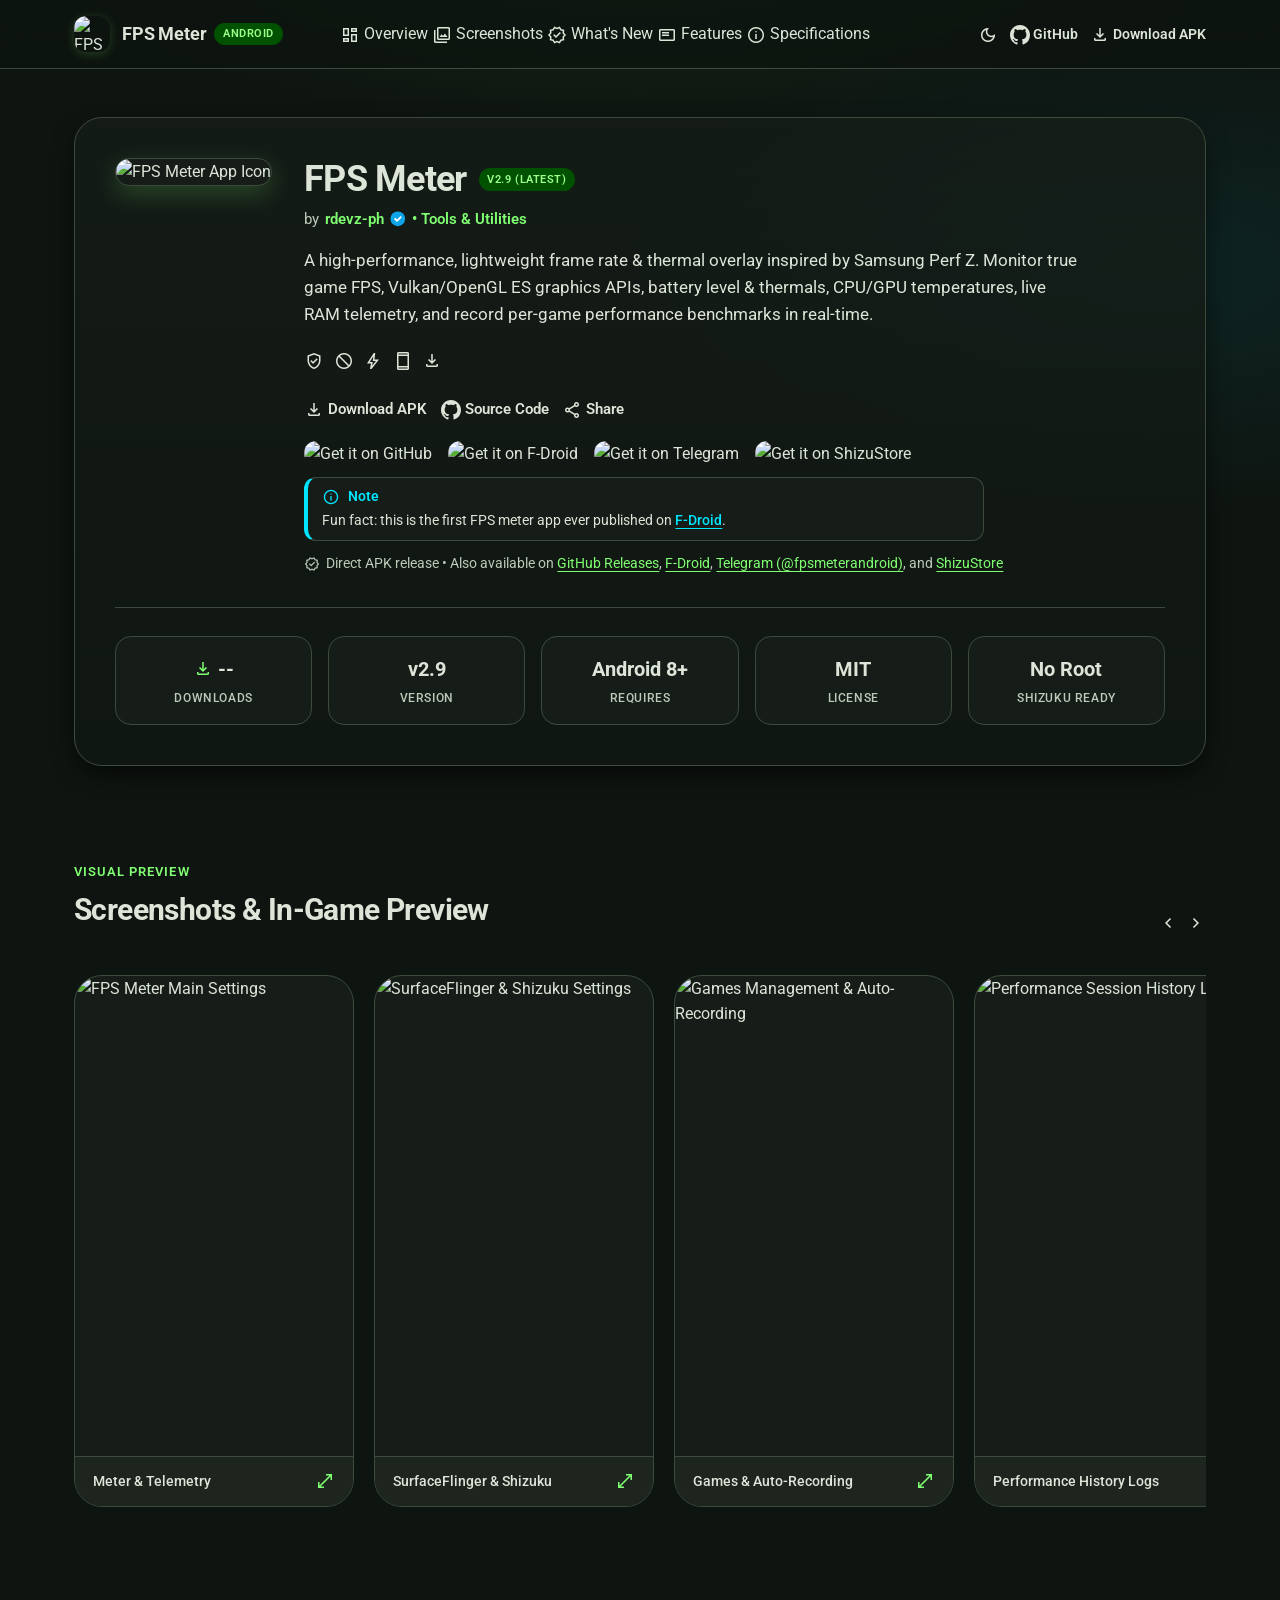
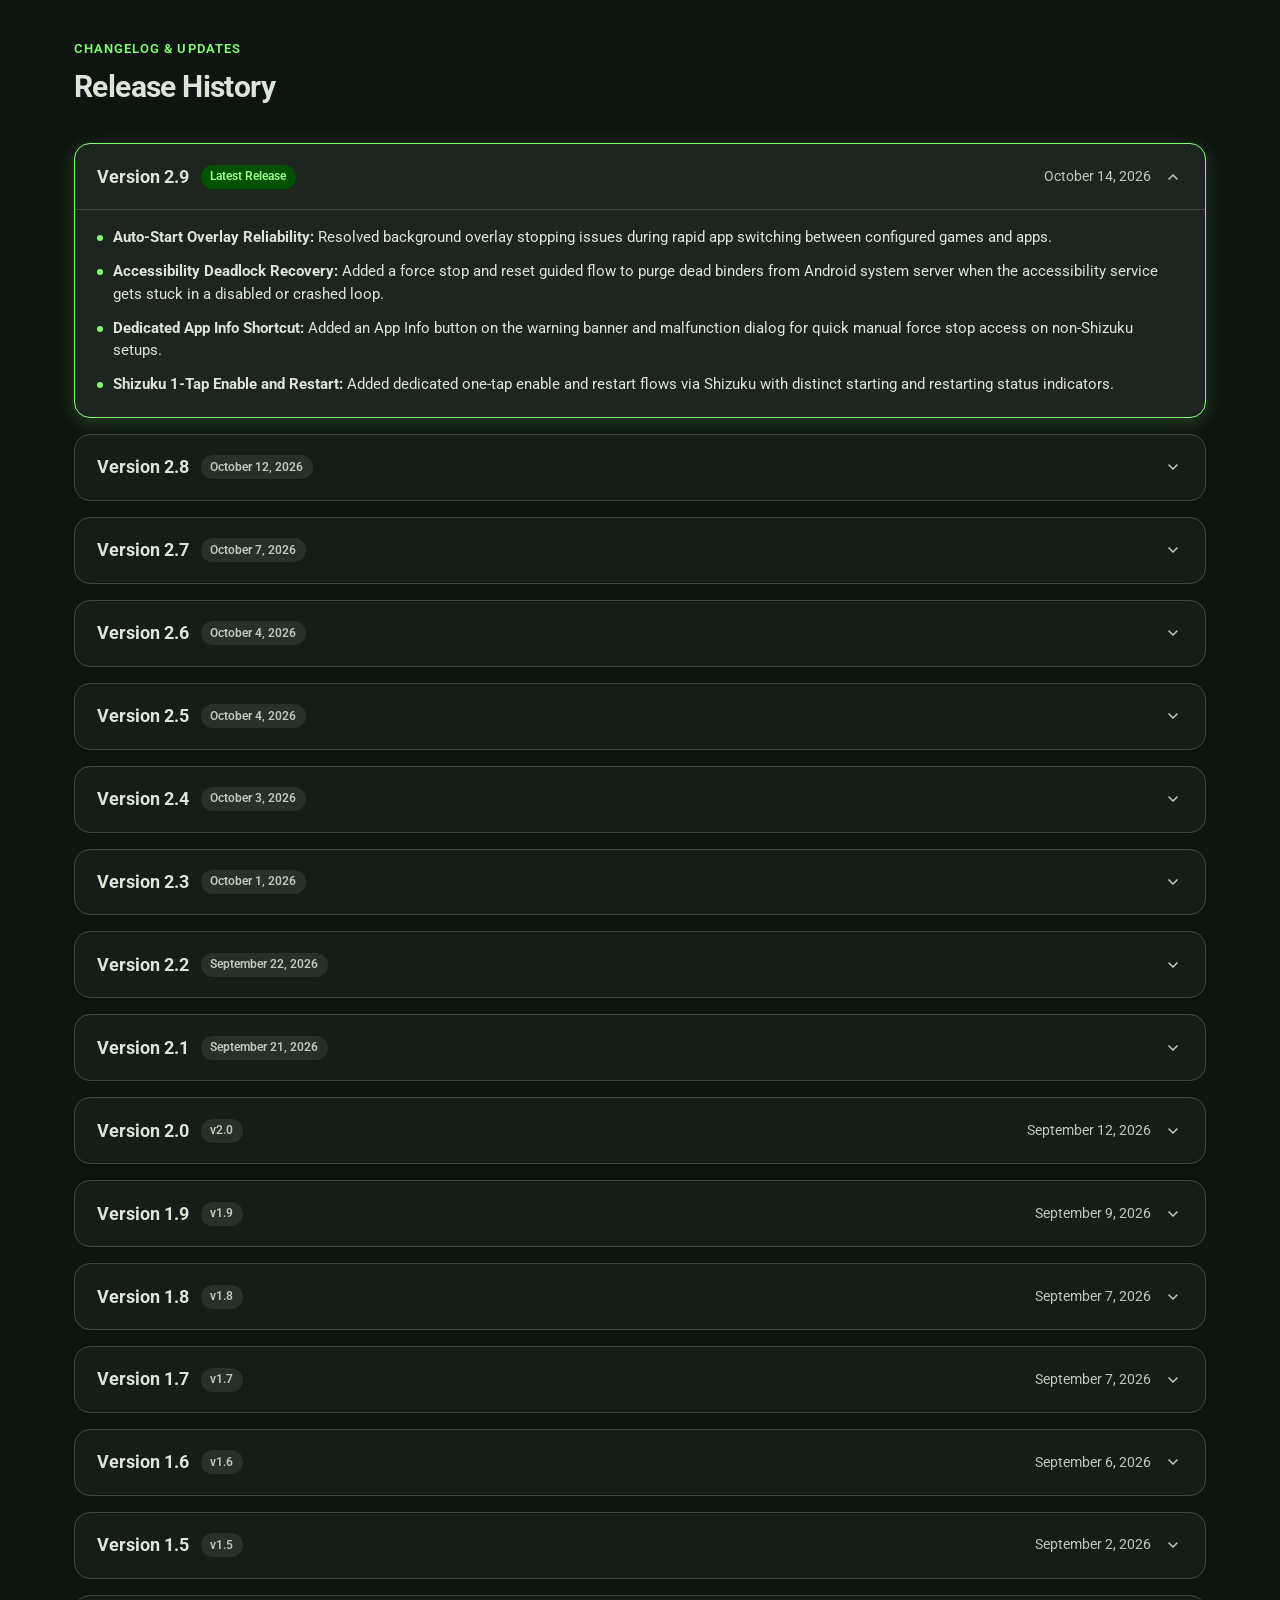
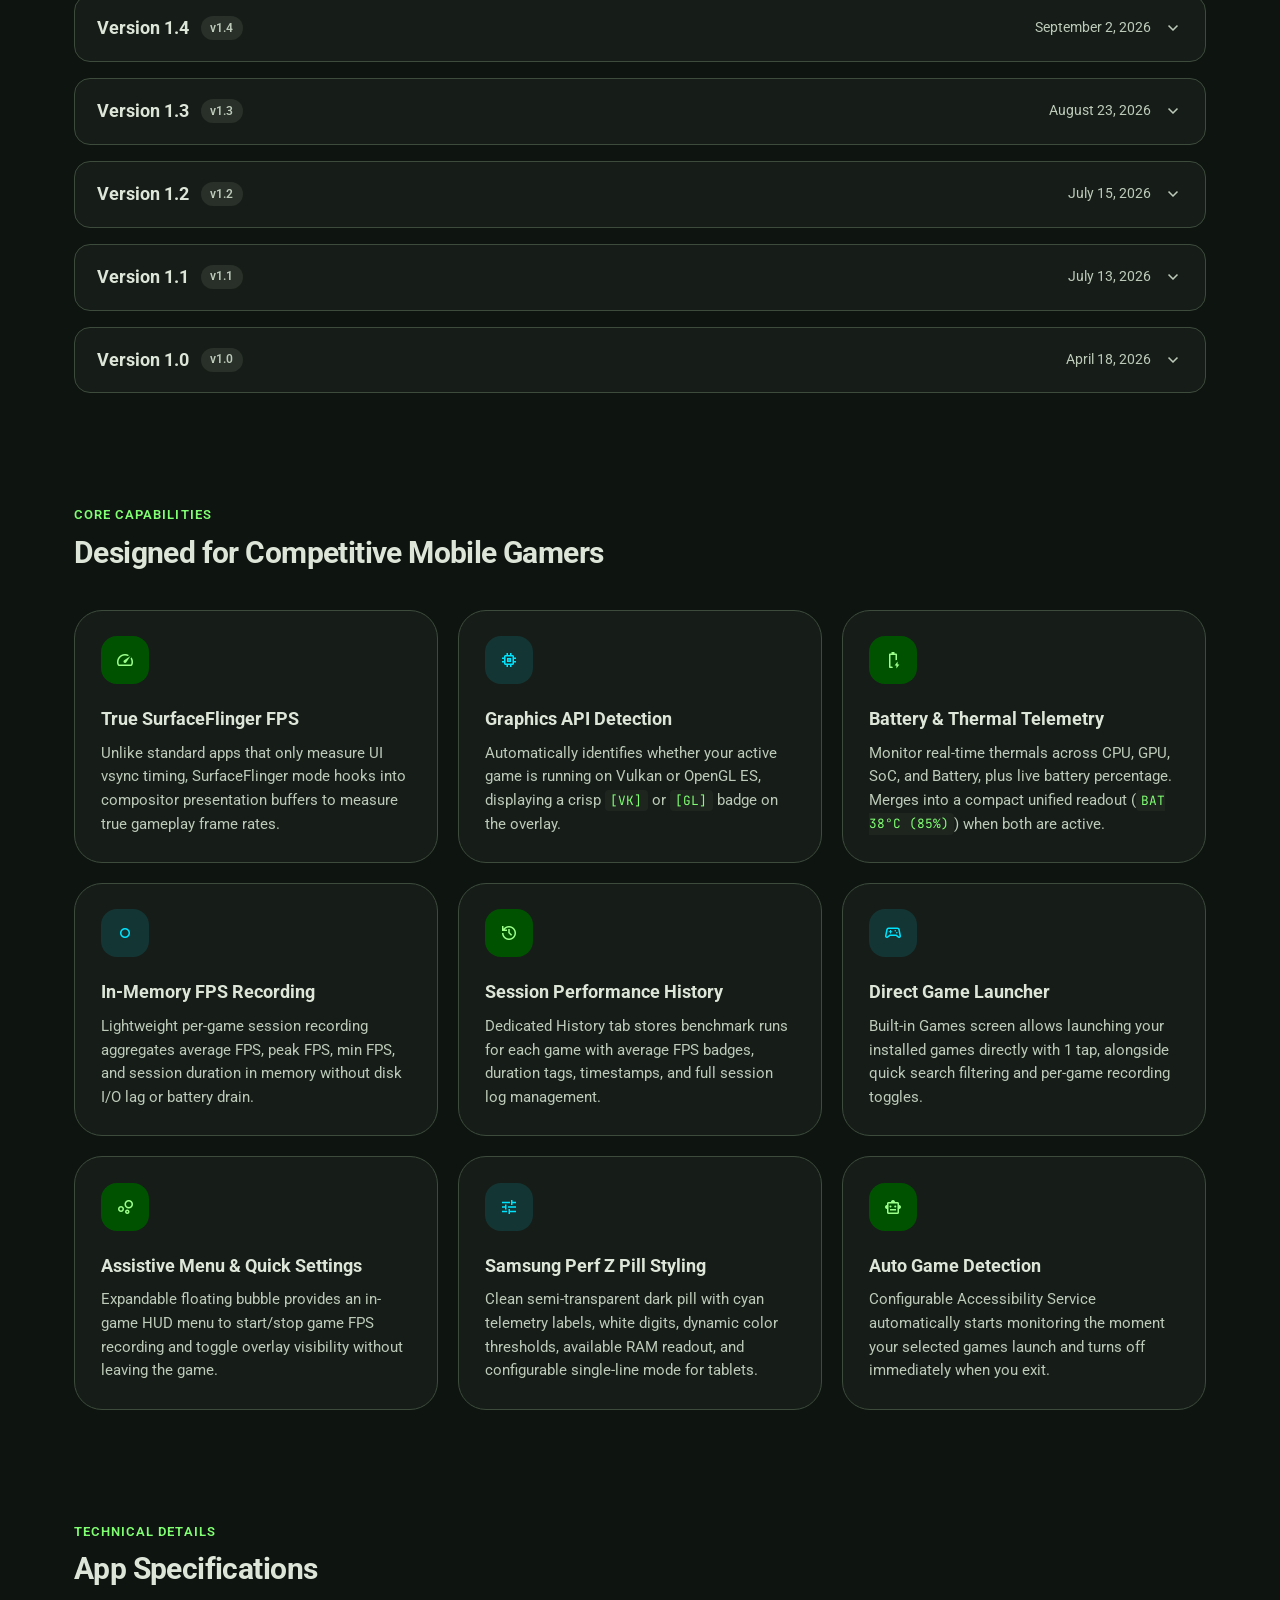
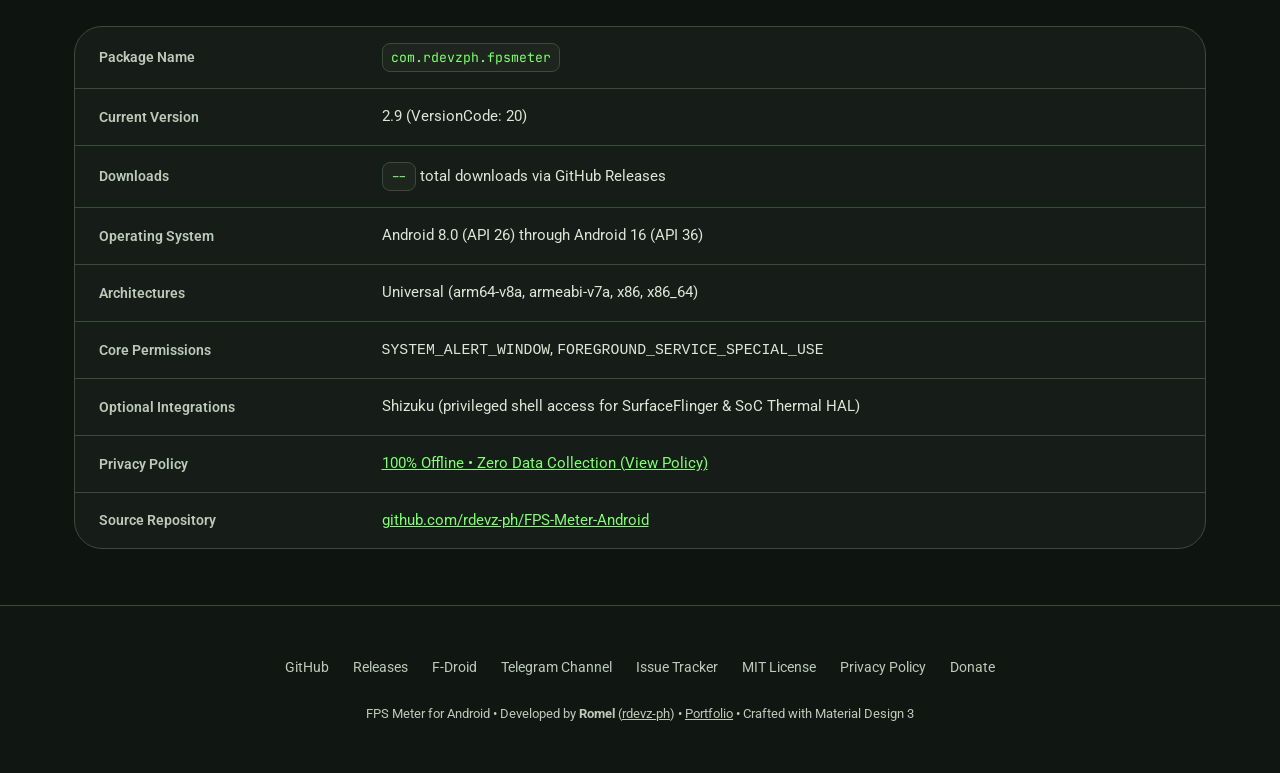
==== commit e0ecd331: "feat: bump version to v2.9 and add accessibility deadlock recovery - Fix auto-start overlay stopping" ====
--- a/docs/index.html
+++ b/docs/index.html
@@ -191,7 +191,7 @@
           <div class="hero-info">
             <div class="app-title-row">
               <h1 class="app-name">FPS Meter</h1>
-              <span class="brand-badge" id="hero-version-chip">v2.8 (Latest)</span>
+              <span class="brand-badge" id="hero-version-chip">v2.9 (Latest)</span>
             </div>
 
             <div class="app-developer">
@@ -309,7 +309,7 @@
           </div>
 
           <div class="stat-item">
-            <div class="stat-value" id="stat-version">v2.8</div>
+            <div class="stat-value" id="stat-version">v2.9</div>
             <div class="stat-label">Version</div>
           </div>
 
@@ -573,7 +573,7 @@
             </tr>
             <tr>
               <th>Current Version</th>
-              <td><span id="table-version">2.8</span> (VersionCode: <span id="table-version-code">19</span>)</td>
+              <td><span id="table-version">2.9</span> (VersionCode: <span id="table-version-code">20</span>)</td>
             </tr>
             <tr>
               <th>Downloads</th>
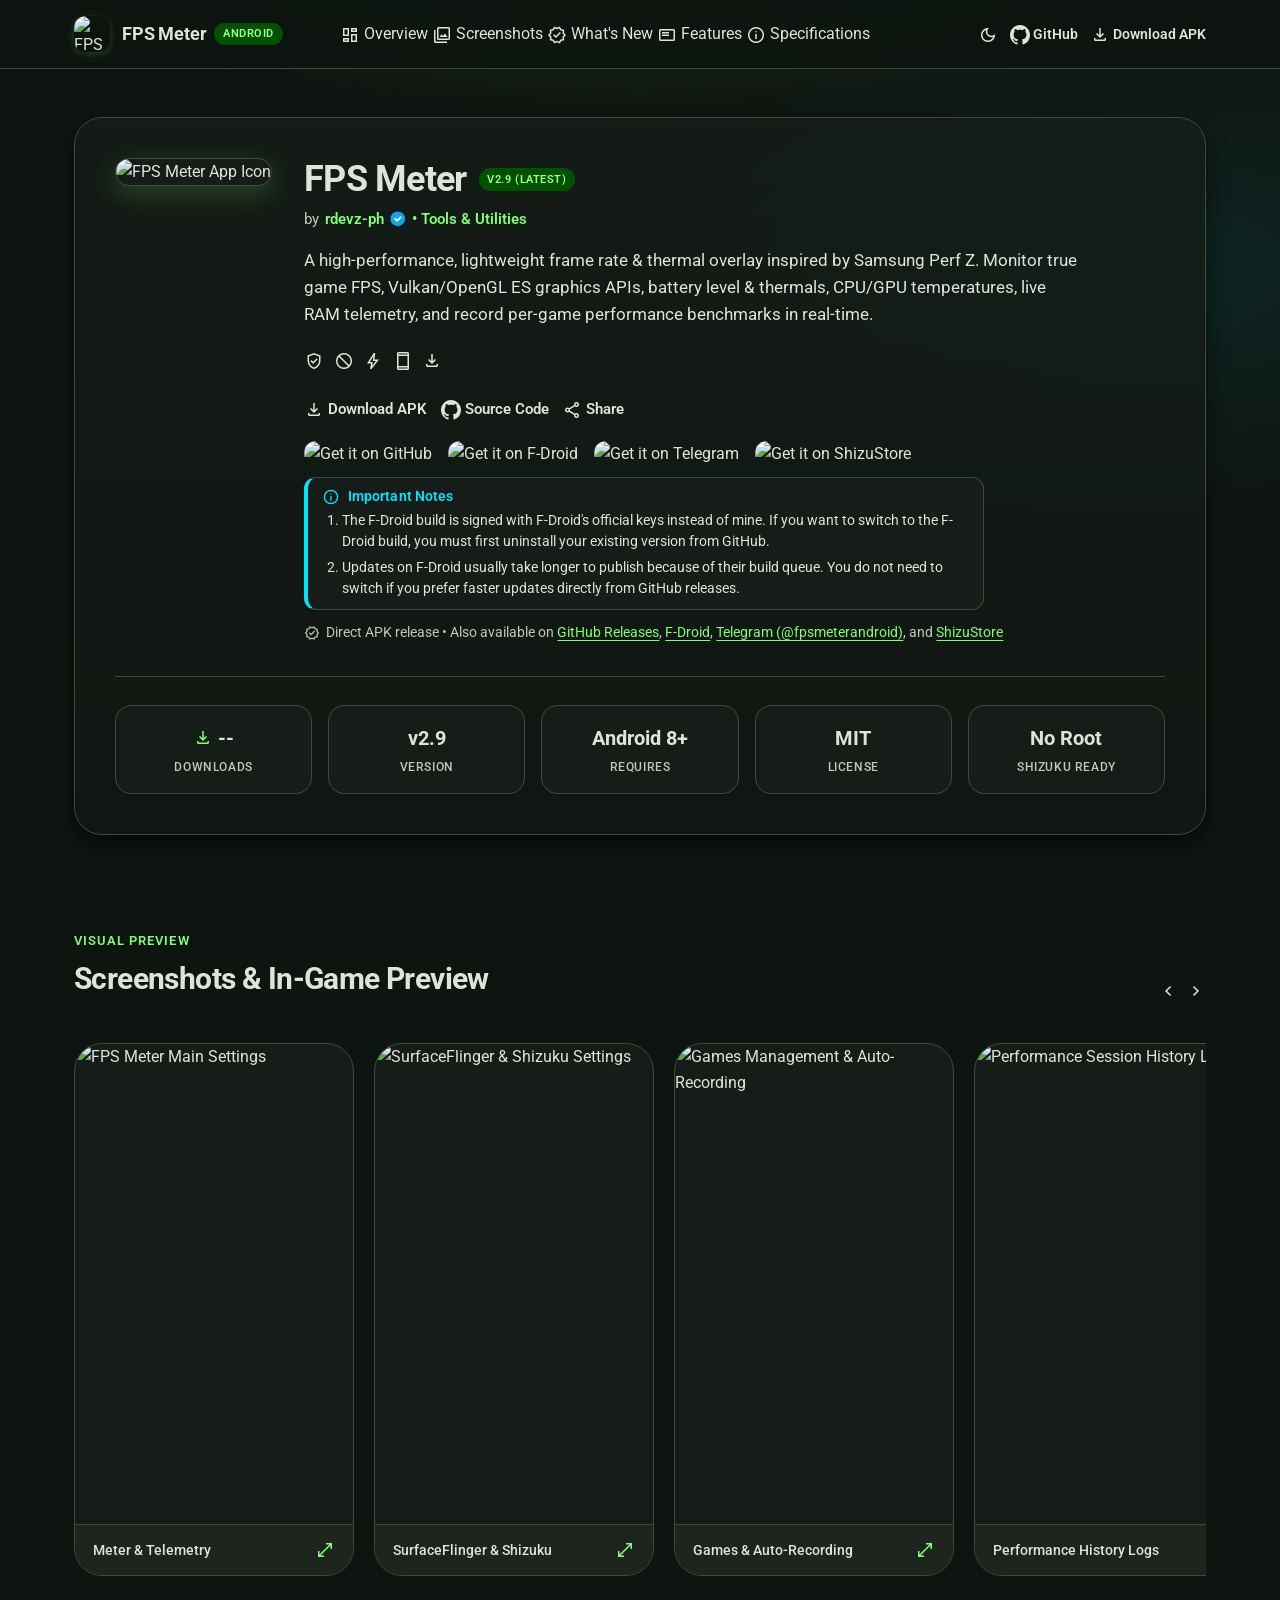
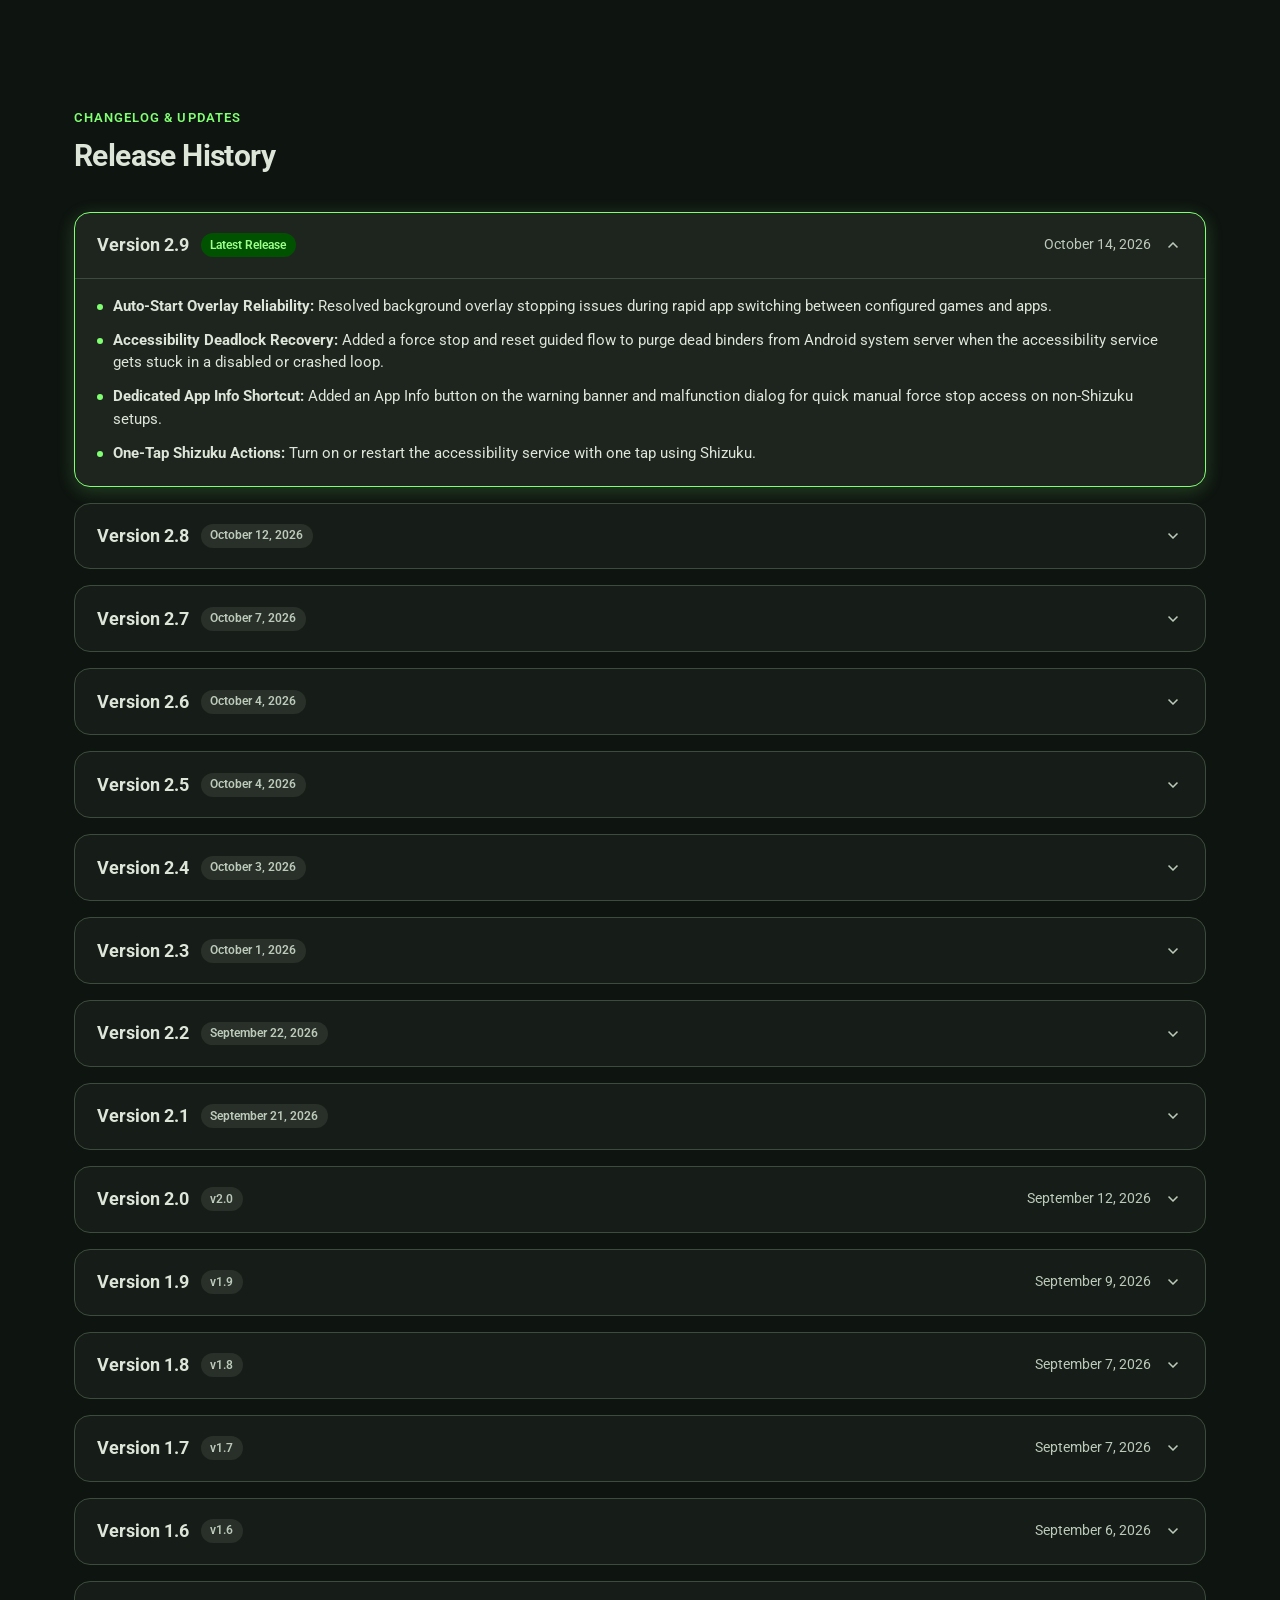
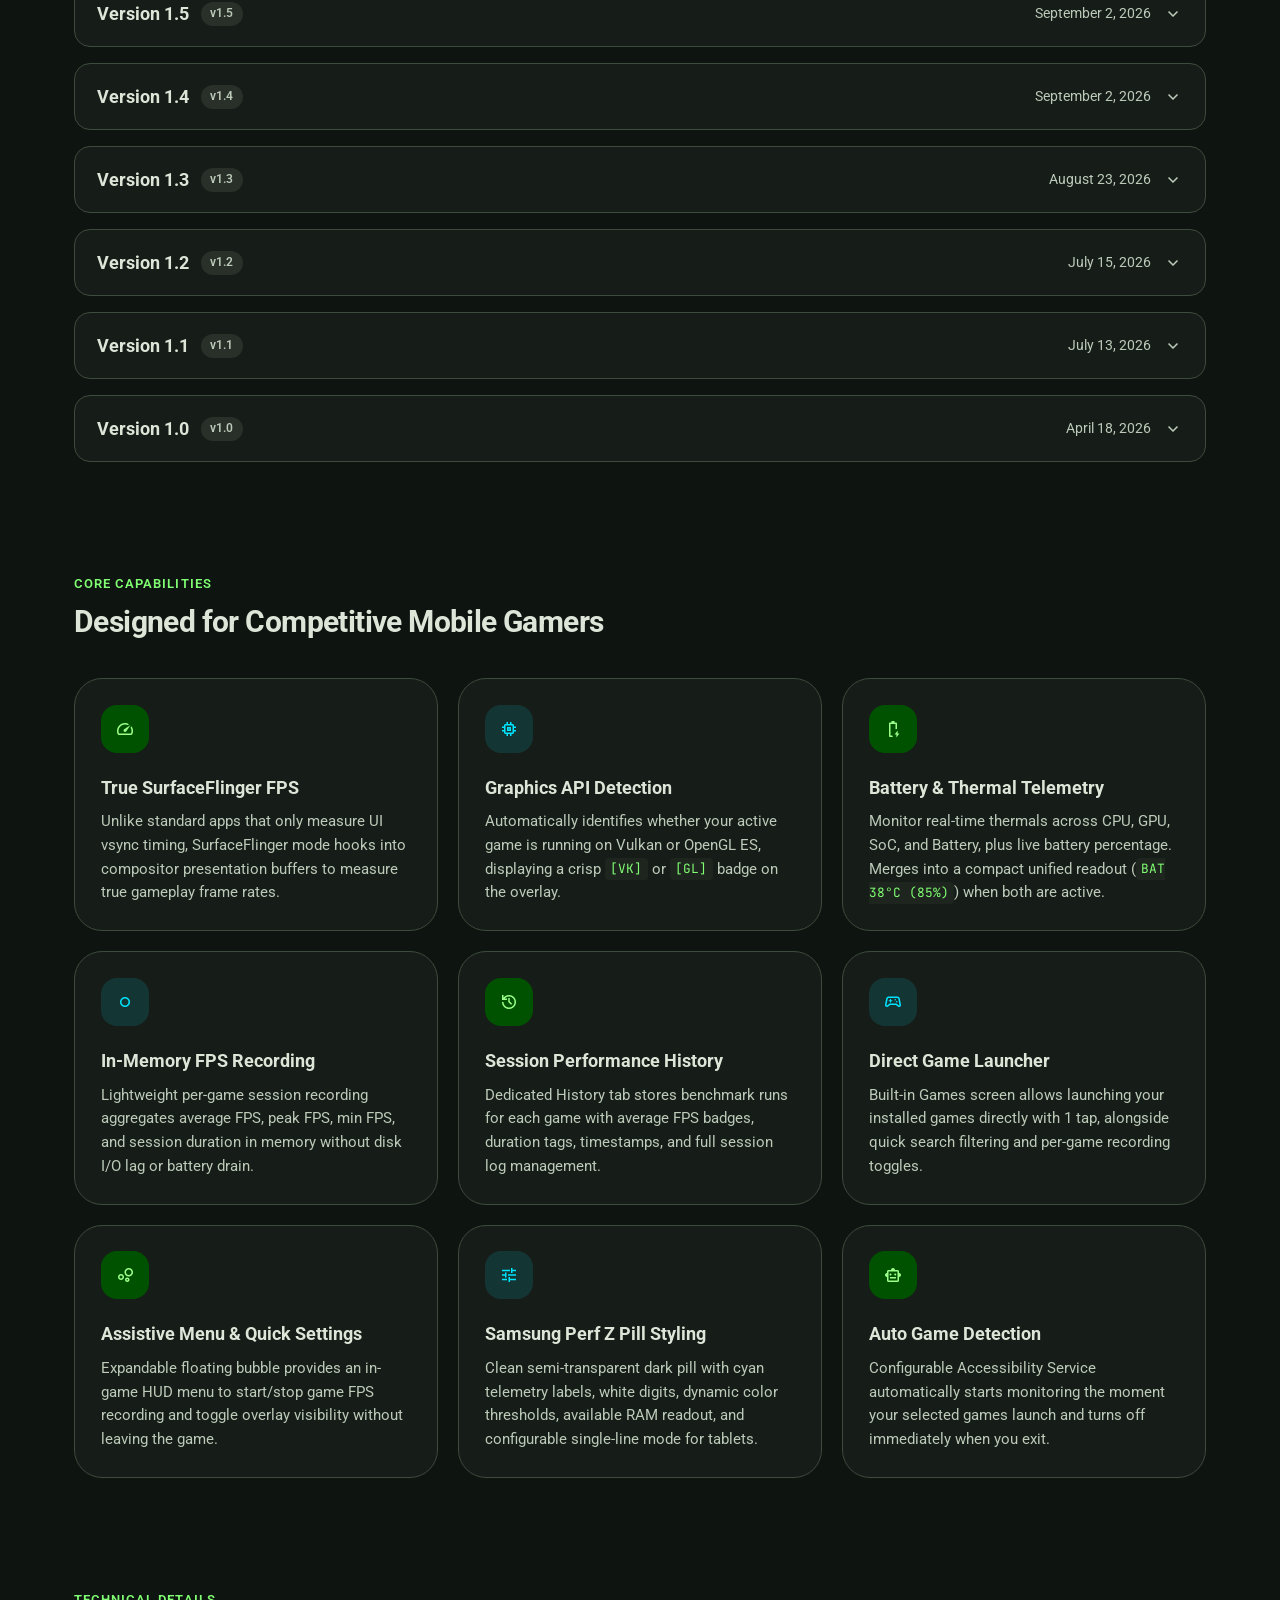
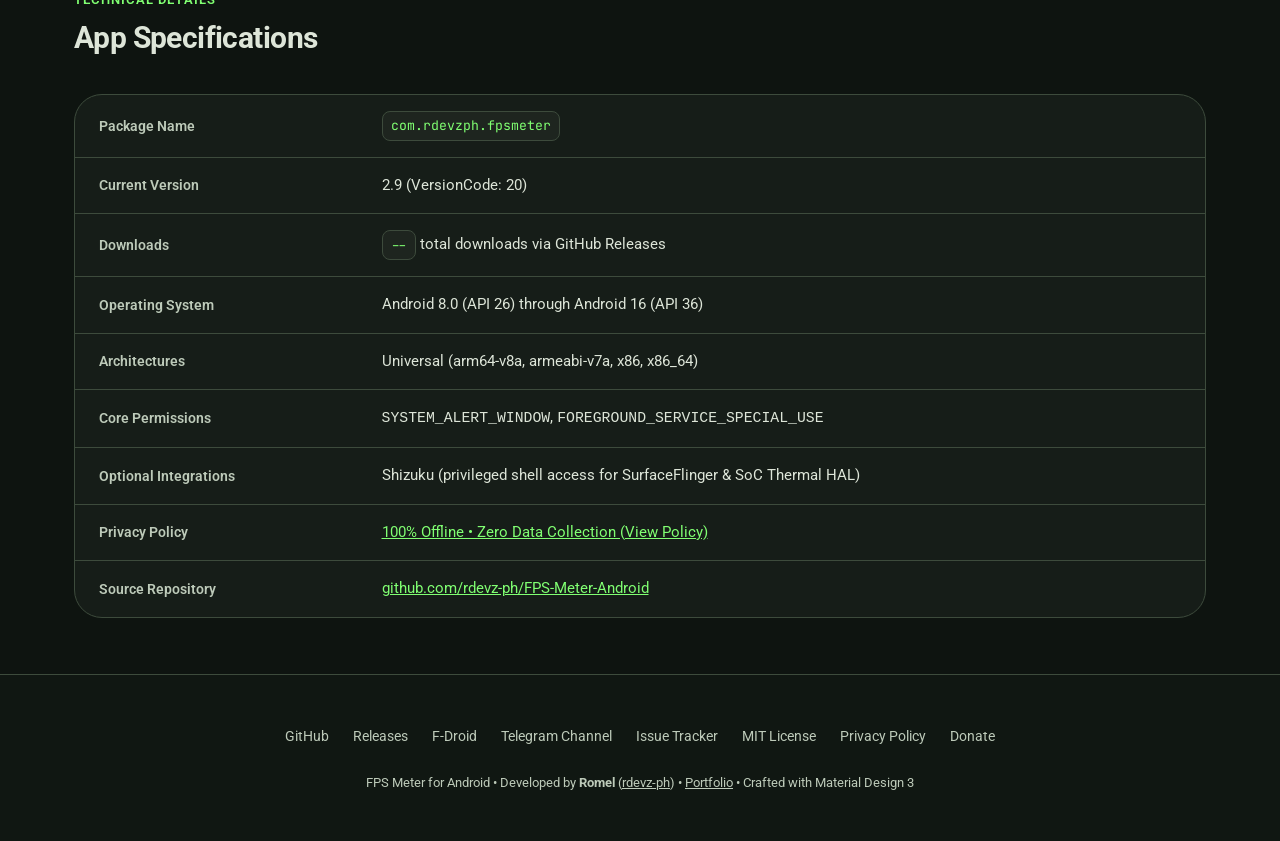
==== commit 9c9f907d: "docs: update documentation" ====
--- a/docs/index.html
+++ b/docs/index.html
@@ -274,12 +274,13 @@
             <div class="m3-alert m3-alert-note" role="note">
               <div class="m3-alert-header">
                 <span class="material-symbols-outlined m3-alert-icon">info</span>
-                <span class="m3-alert-title">Note</span>
+                <span class="m3-alert-title">Important Notes</span>
               </div>
               <div class="m3-alert-body">
-                Fun fact: this is the first FPS meter app ever published on <a
-                  href="https://f-droid.org/en/packages/com.rdevzph.fpsmeter/" target="_blank"
-                  rel="noopener noreferrer">F-Droid</a>.
+                <ol style="margin: 0; padding-left: 1.25rem; display: flex; flex-direction: column; gap: 0.35rem;">
+                  <li>The F-Droid build is signed with F-Droid's official keys instead of mine. If you want to switch to the F-Droid build, you must first uninstall your existing version from GitHub.</li>
+                  <li>Updates on F-Droid usually take longer to publish because of their build queue. You do not need to switch if you prefer faster updates directly from GitHub releases.</li>
+                </ol>
               </div>
             </div>
 
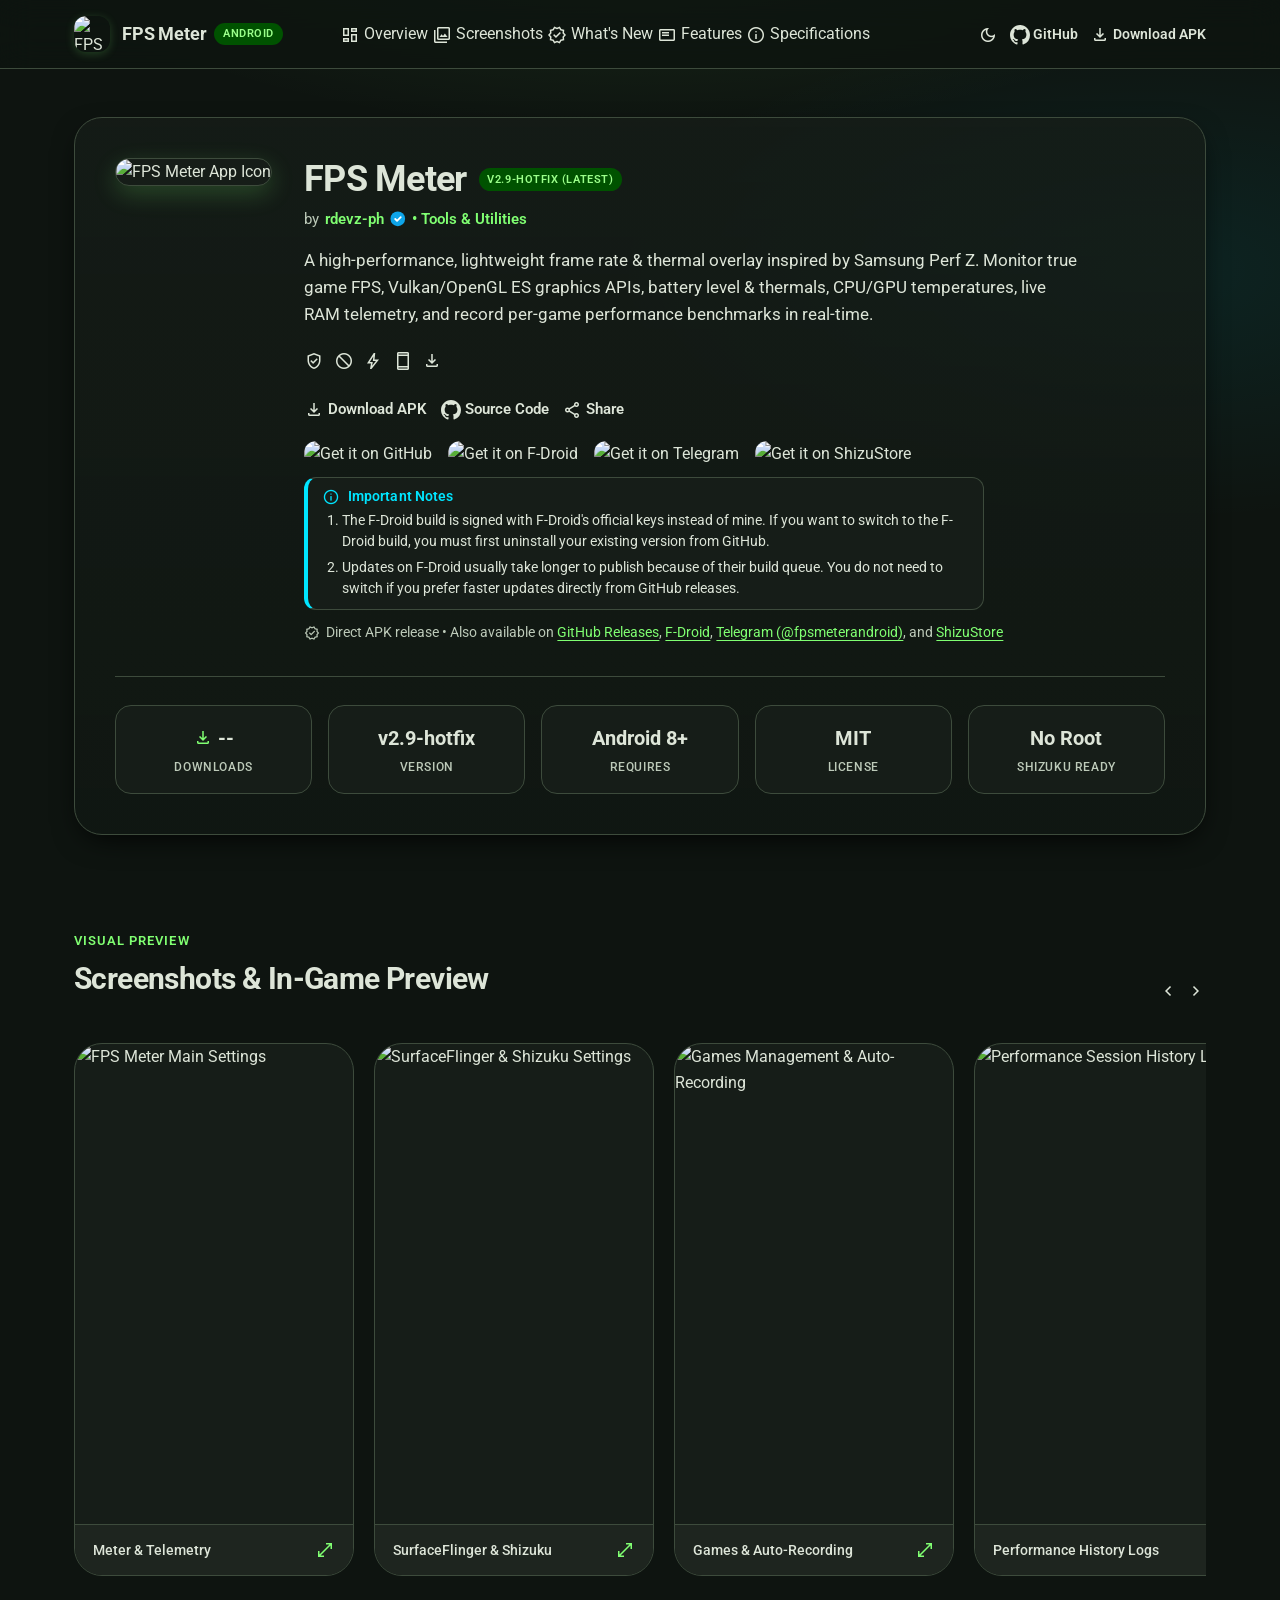
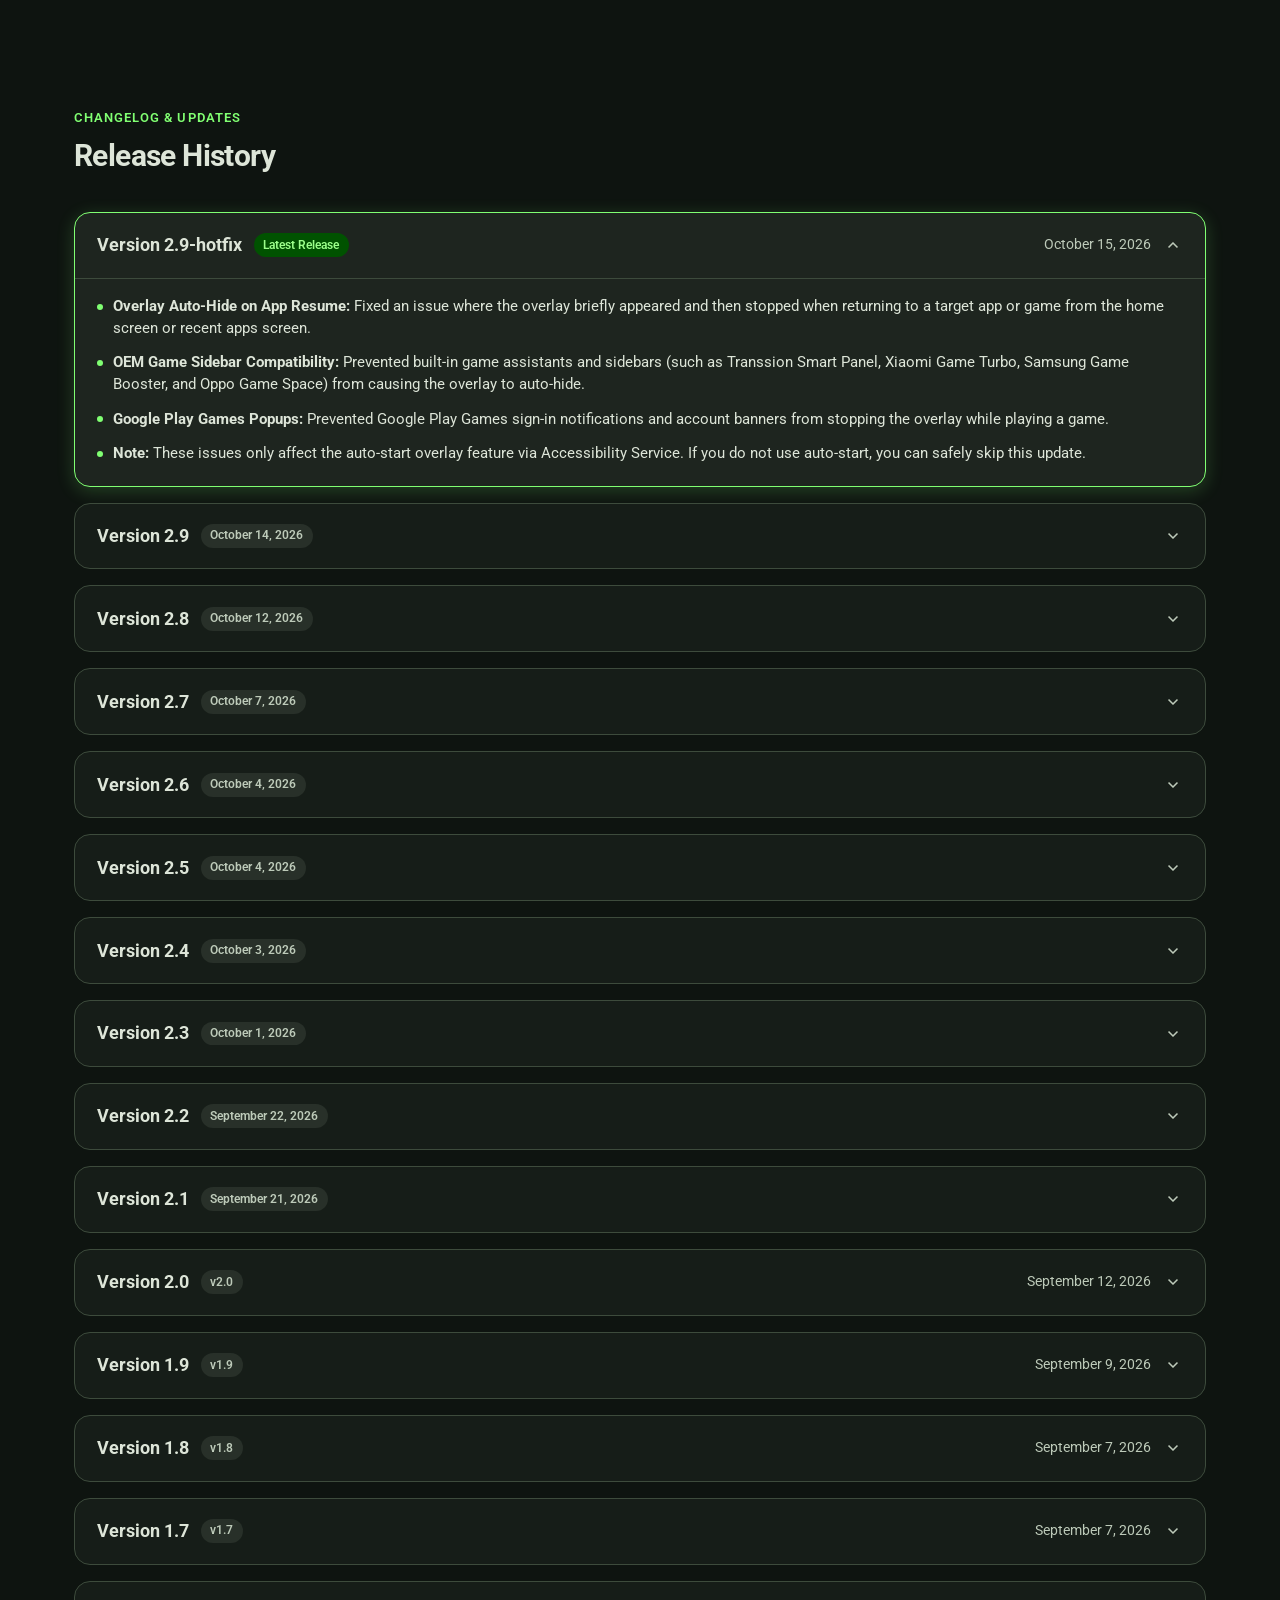
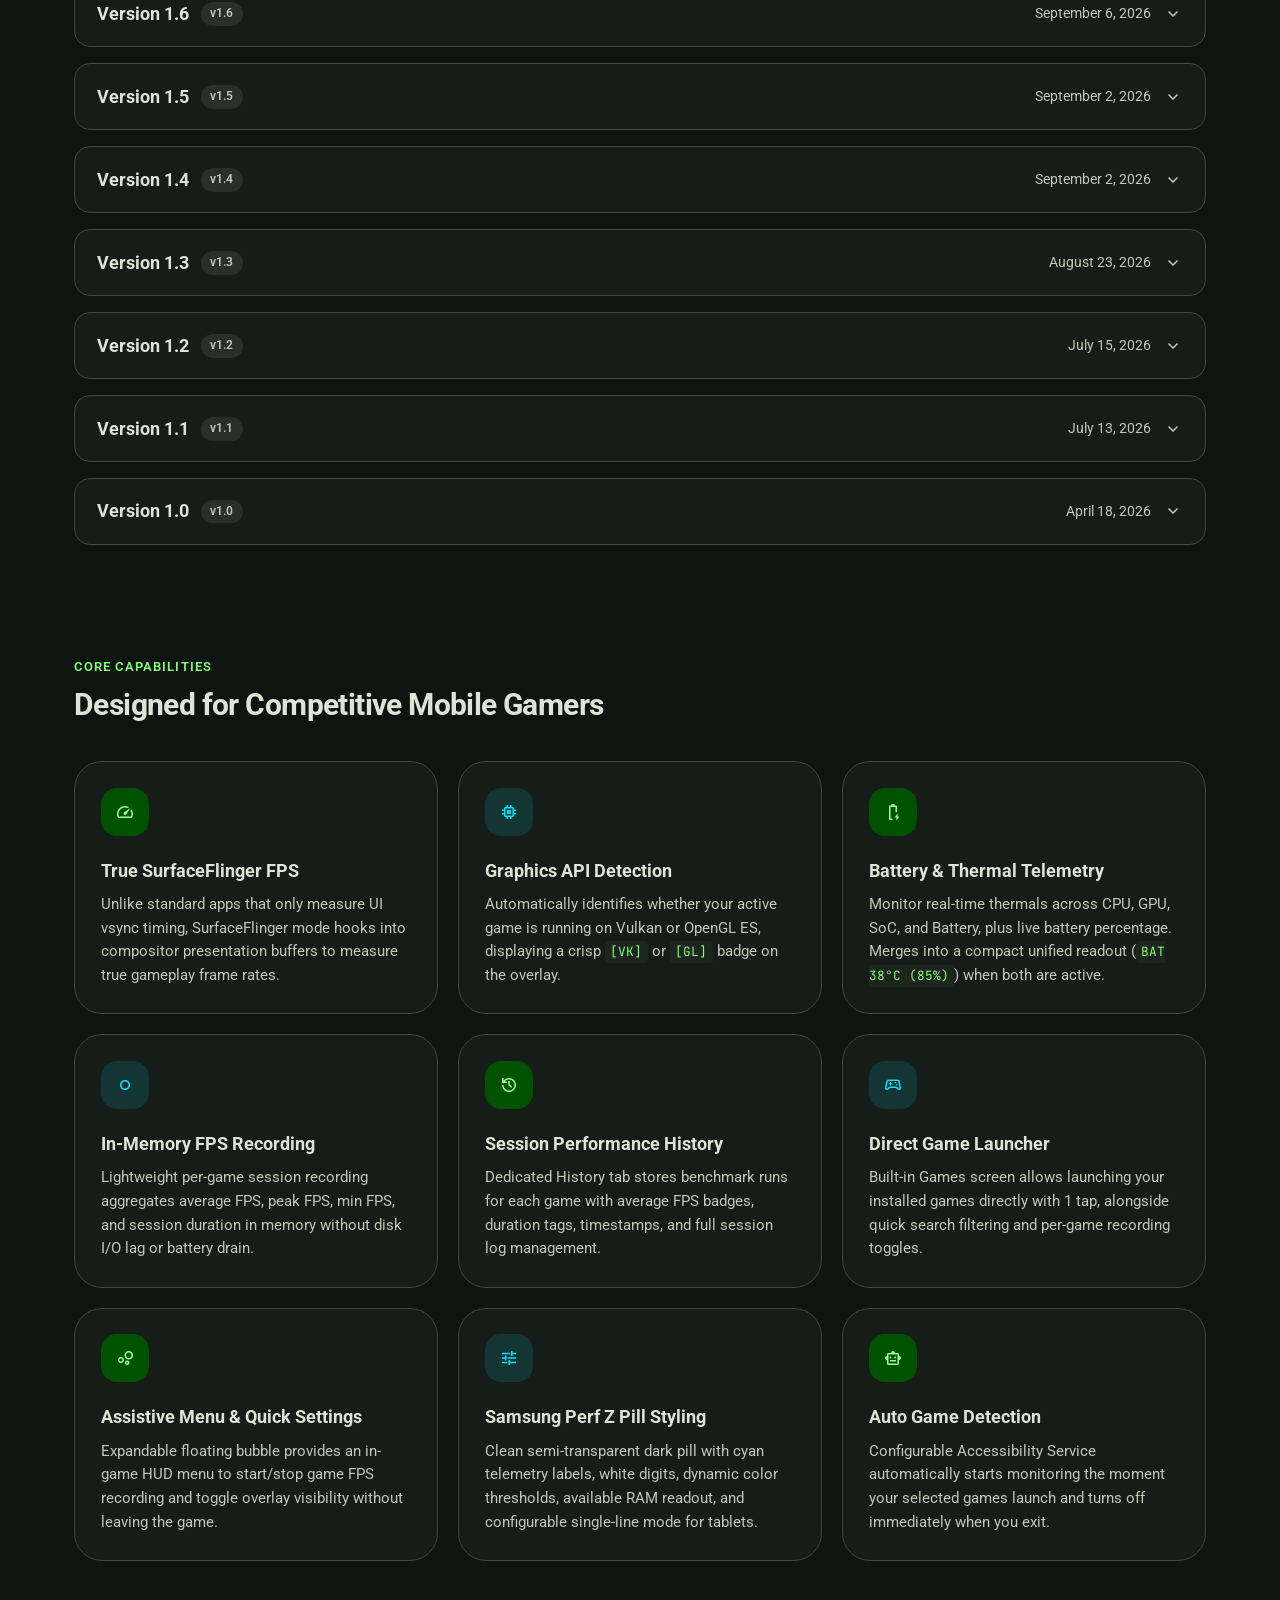
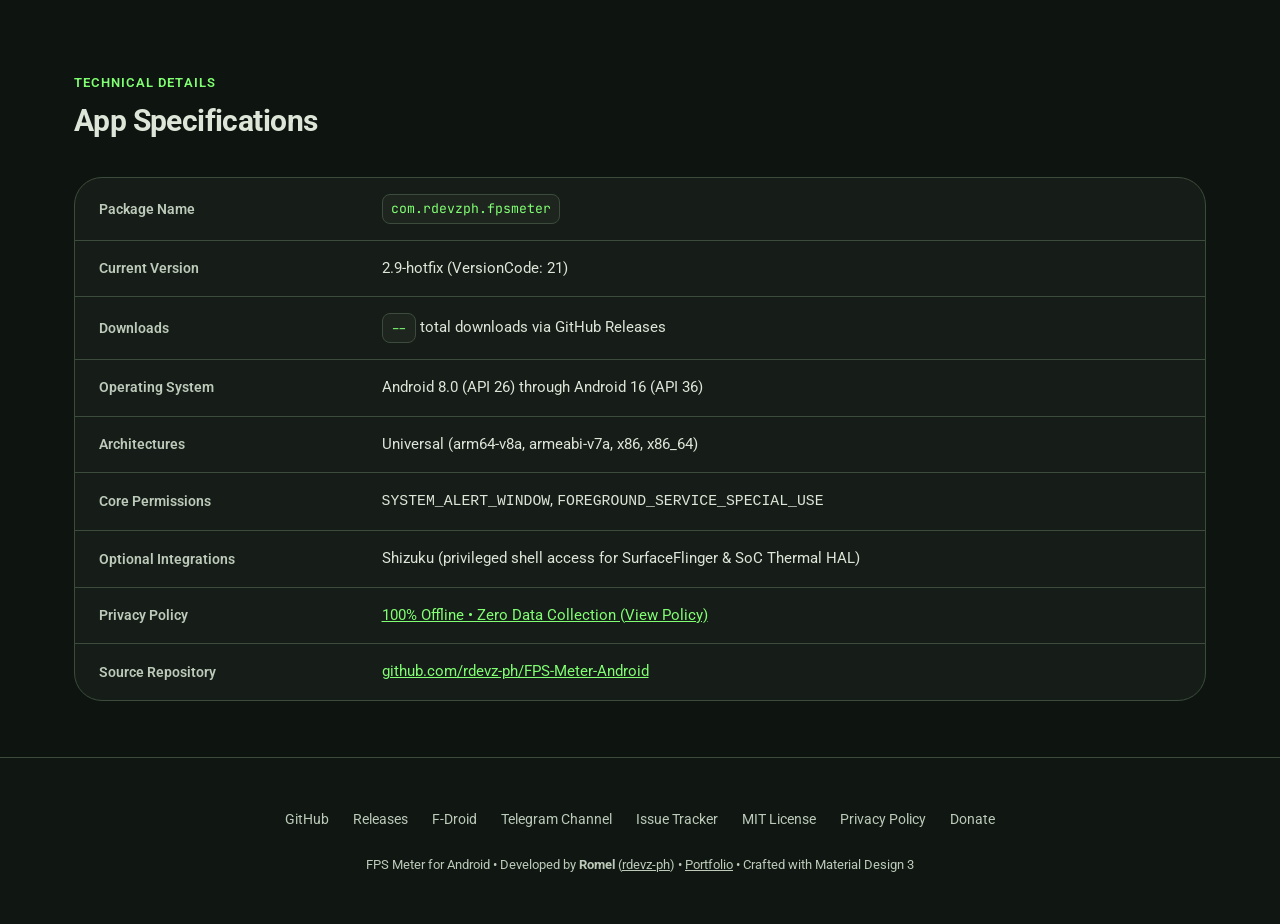
==== commit 3936a8ac: "fix: prevent overlay auto-hide on app resume and overlay interference - Ignore trailing launcher dis" ====
--- a/docs/index.html
+++ b/docs/index.html
@@ -191,7 +191,7 @@
           <div class="hero-info">
             <div class="app-title-row">
               <h1 class="app-name">FPS Meter</h1>
-              <span class="brand-badge" id="hero-version-chip">v2.9 (Latest)</span>
+              <span class="brand-badge" id="hero-version-chip">v2.9-hotfix (Latest)</span>
             </div>
 
             <div class="app-developer">
@@ -310,7 +310,7 @@
           </div>
 
           <div class="stat-item">
-            <div class="stat-value" id="stat-version">v2.9</div>
+            <div class="stat-value" id="stat-version">v2.9-hotfix</div>
             <div class="stat-label">Version</div>
           </div>
 
@@ -574,7 +574,7 @@
             </tr>
             <tr>
               <th>Current Version</th>
-              <td><span id="table-version">2.9</span> (VersionCode: <span id="table-version-code">20</span>)</td>
+              <td><span id="table-version">2.9-hotfix</span> (VersionCode: <span id="table-version-code">21</span>)</td>
             </tr>
             <tr>
               <th>Downloads</th>
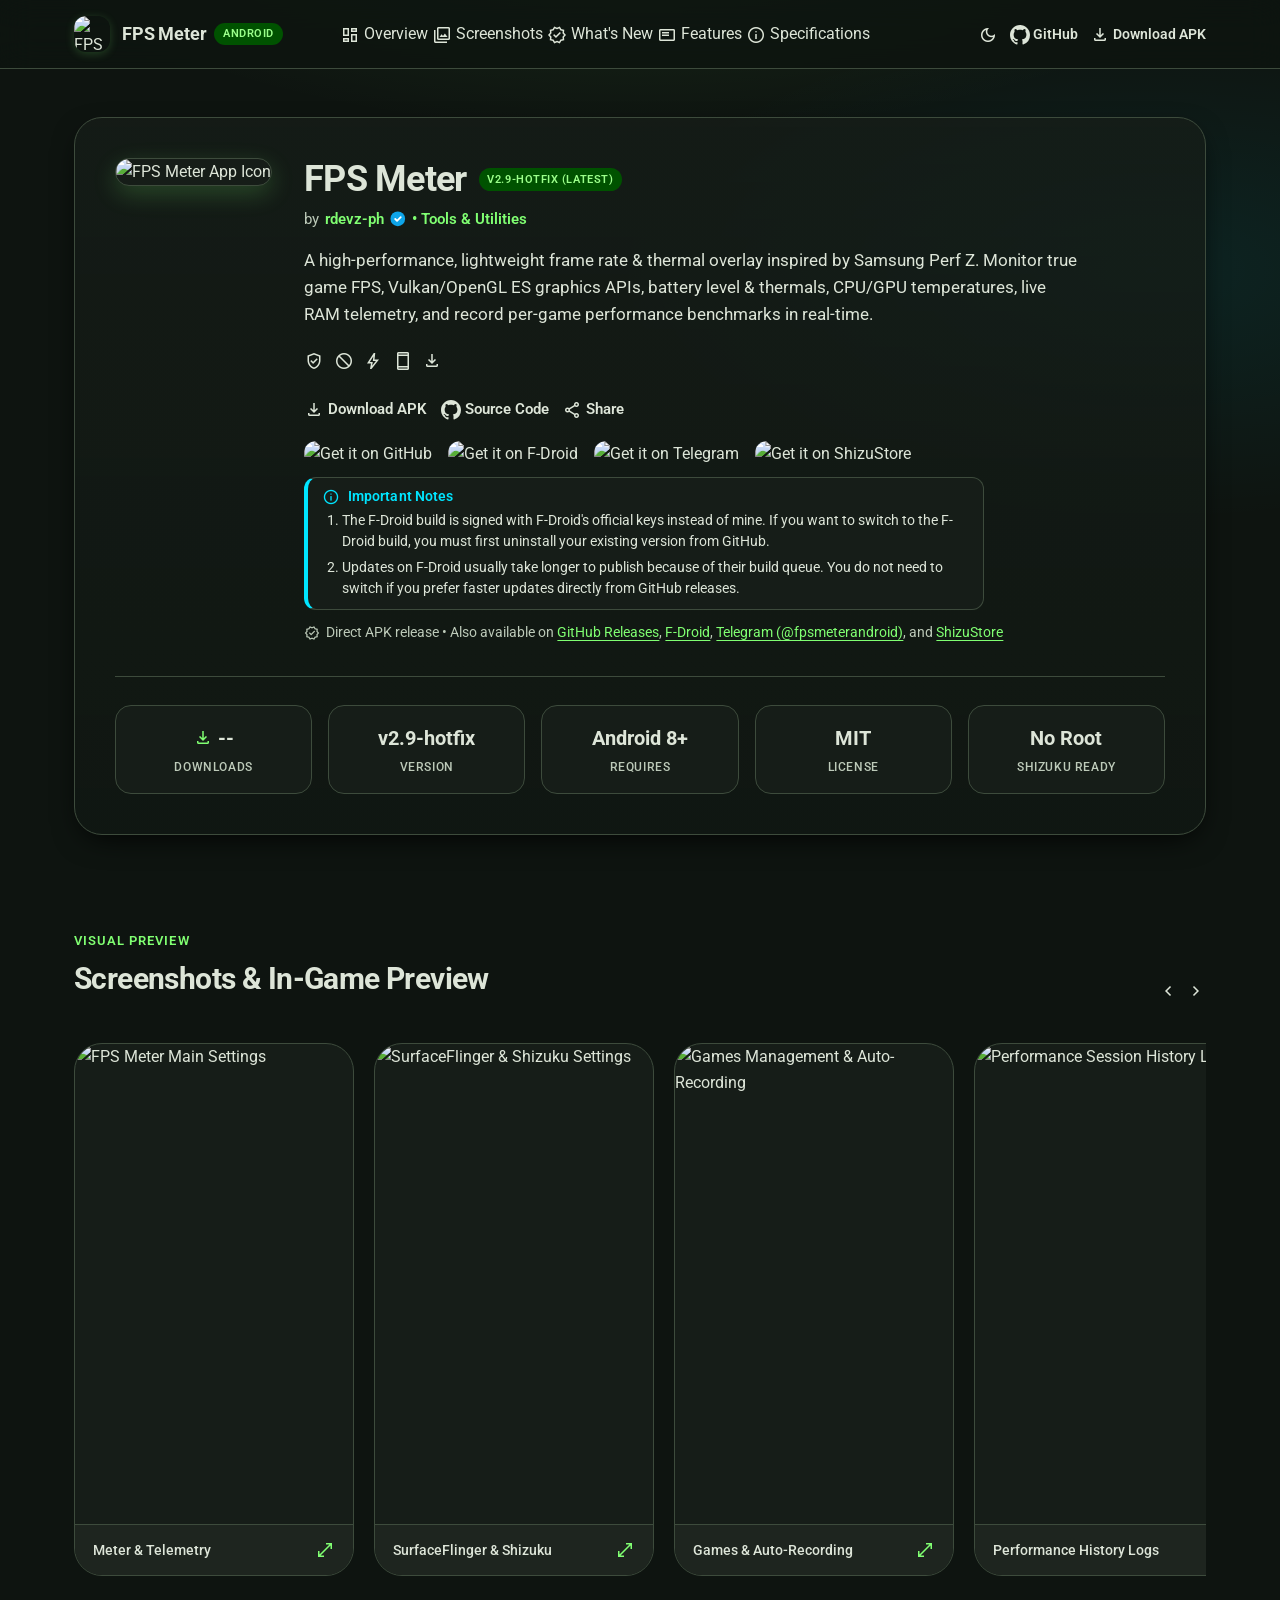
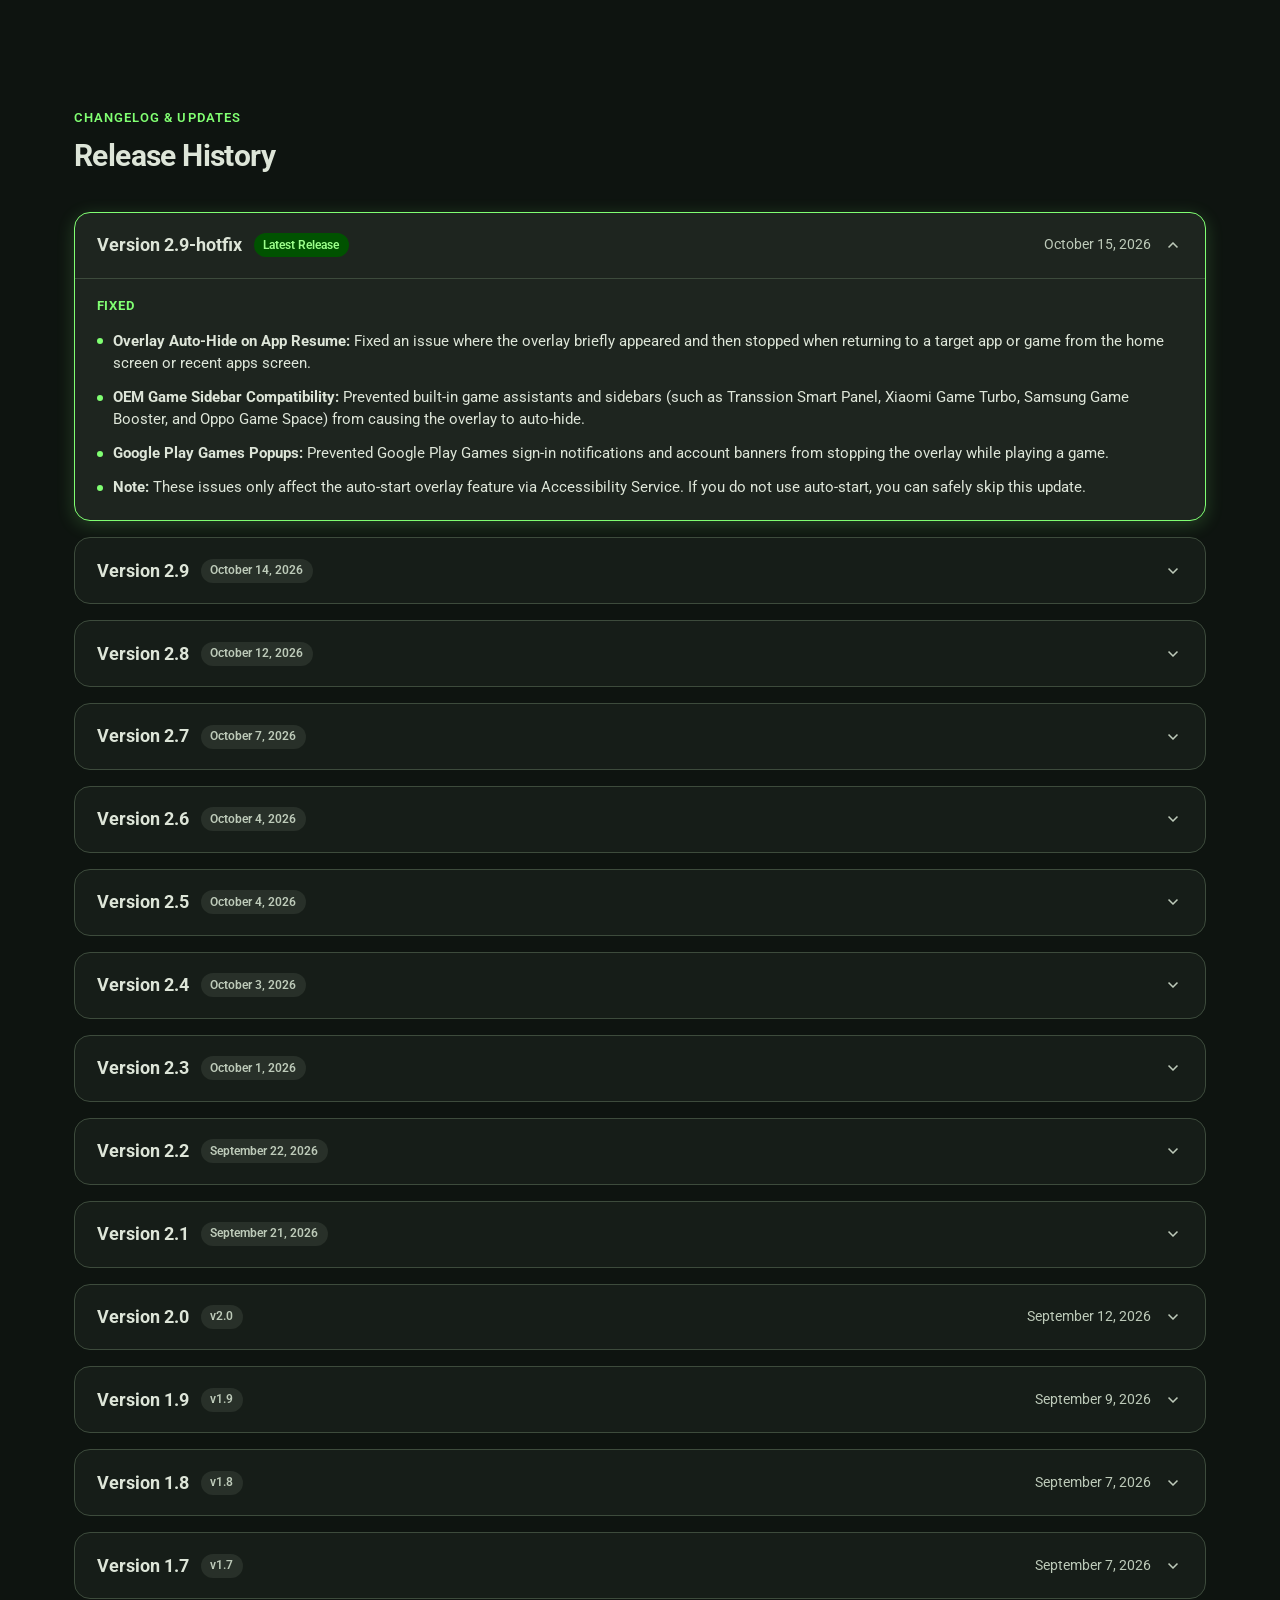
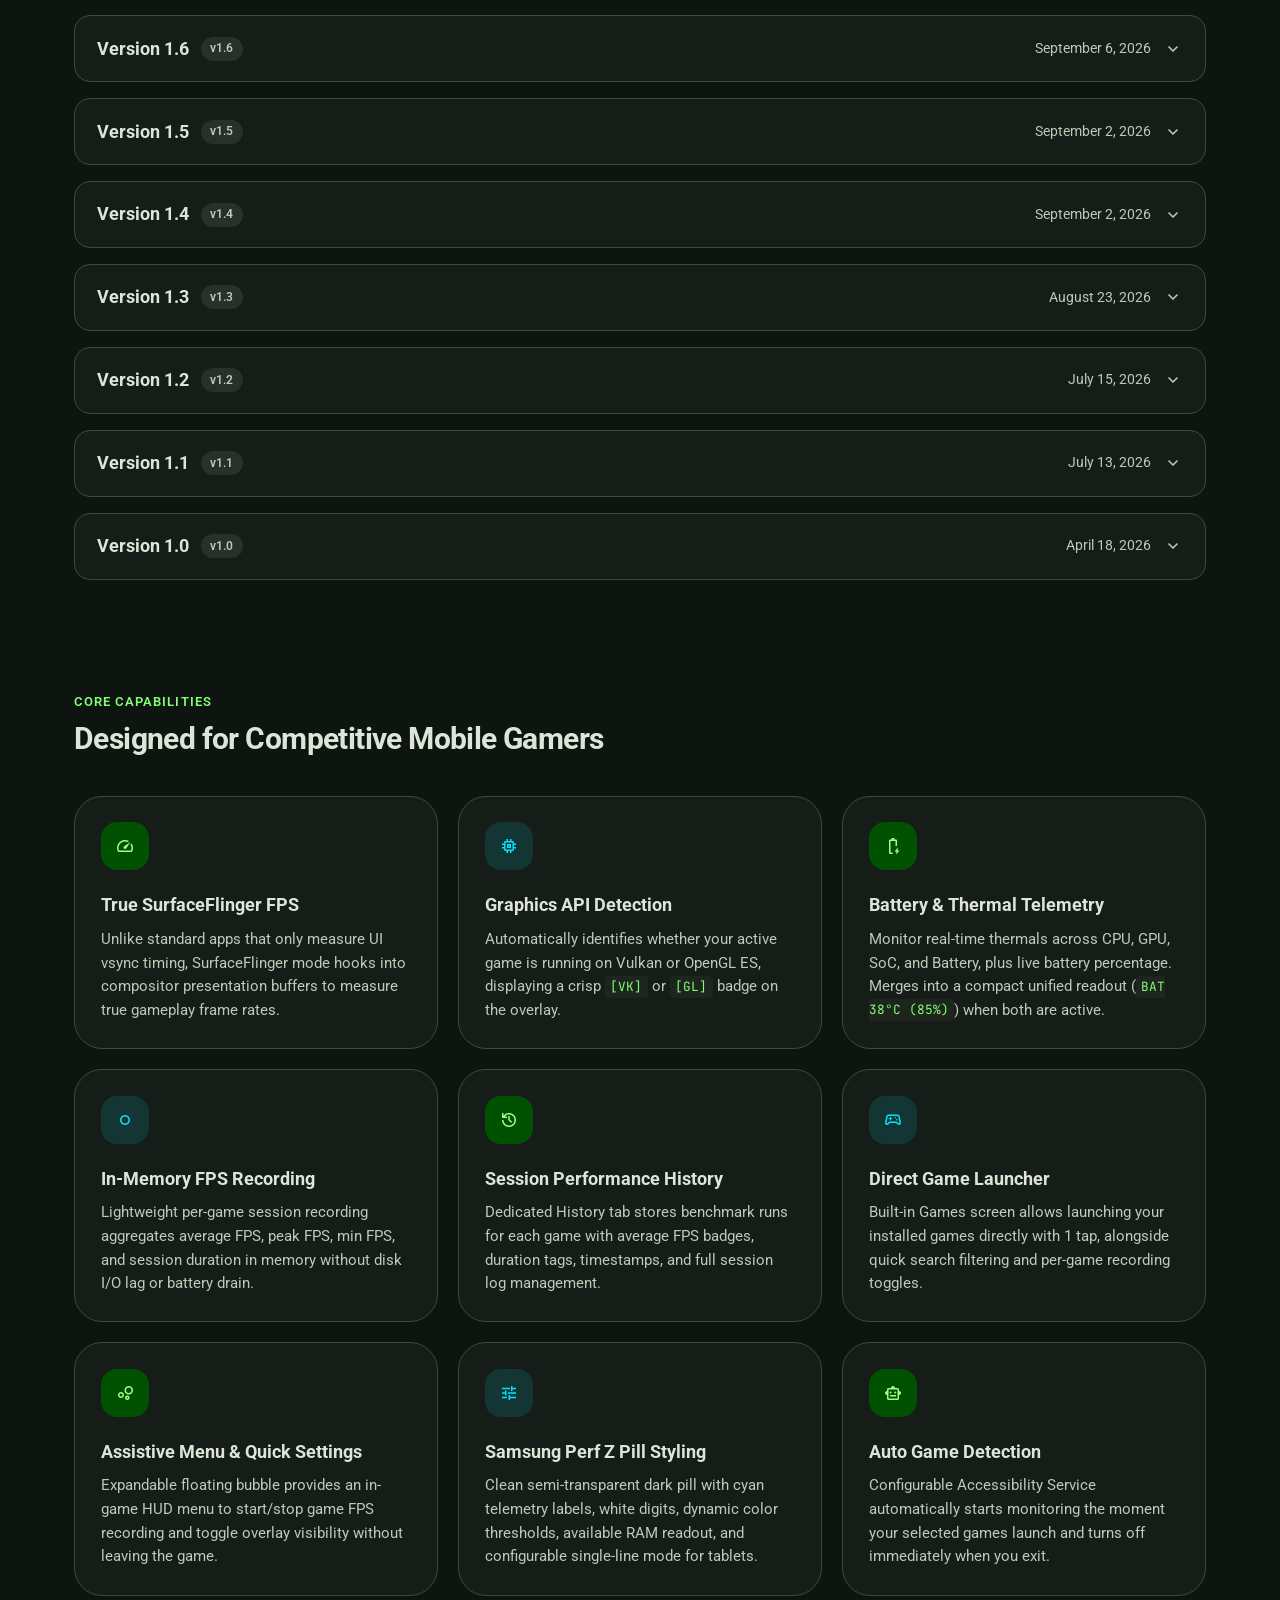
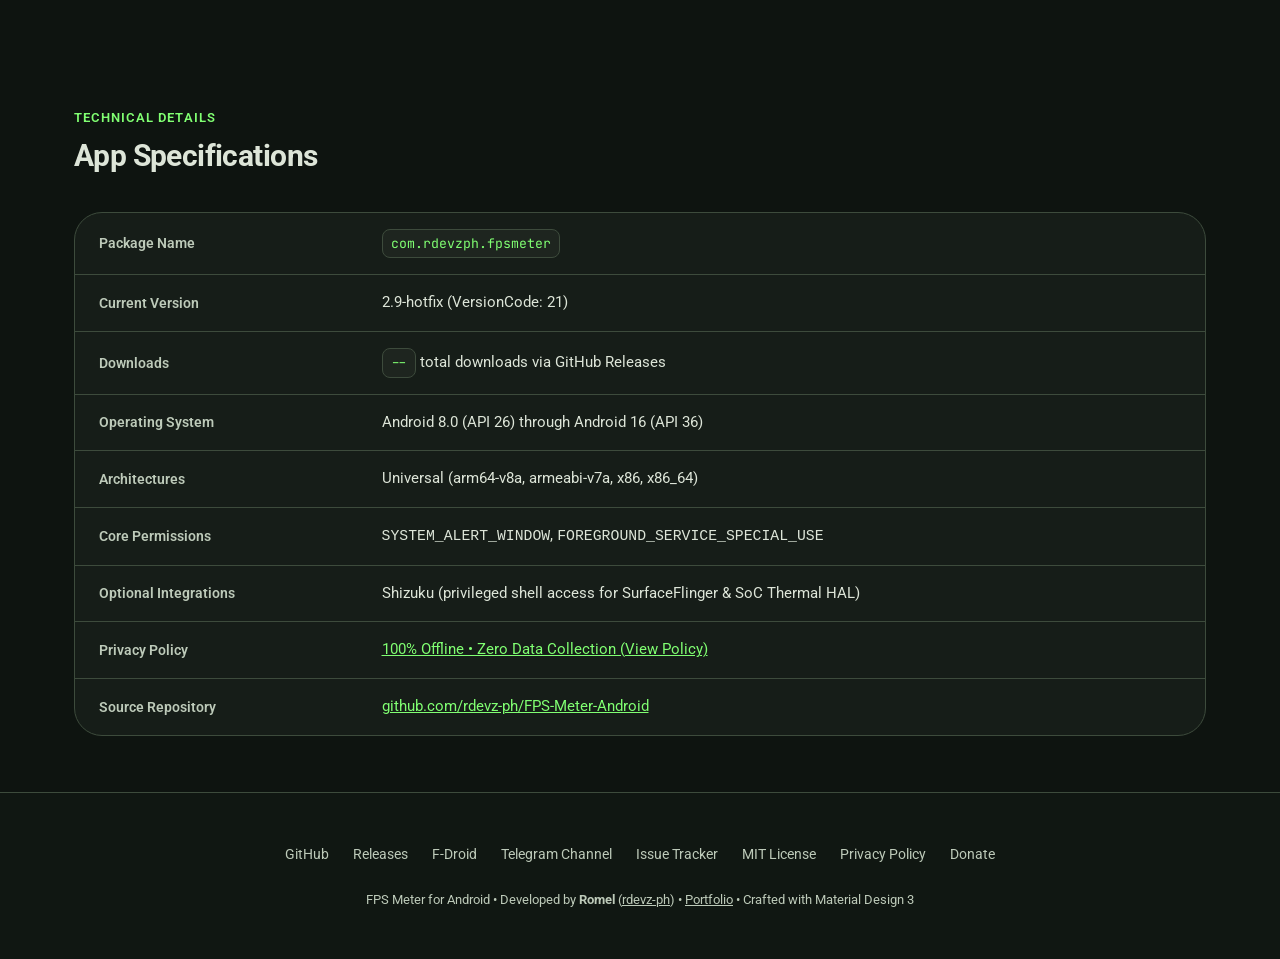
==== commit d205b8ed: "docs: add fixed section labels to release notes and website changelog" ====
--- a/docs/index.html
+++ b/docs/index.html
@@ -729,7 +729,12 @@
         const date = parts[2] || '';
         const isLatest = idx === 0;
 
-        const items = lines.slice(1).filter(l => l.startsWith('- ')).map(l => {
+        const items = lines.slice(1).map(l => {
+          if (l.startsWith('### ') || l.startsWith('#### ')) {
+            const sectionTitle = l.replace(/^#+\s*/, '');
+            return `<li class="changelog-category">${sectionTitle}</li>`;
+          }
+          if (!l.startsWith('- ')) return '';
           const content = l.replace(/^- \s*/, '');
           const colonIdx = content.indexOf(':');
           if (colonIdx !== -1) {
--- a/docs/style.css
+++ b/docs/style.css
@@ -978,6 +978,21 @@
   flex-shrink: 0;
 }
 
+.changelog-category {
+  list-style: none;
+  font-size: 0.825rem;
+  font-weight: 700;
+  text-transform: uppercase;
+  letter-spacing: 0.06em;
+  color: var(--md-sys-color-primary);
+  margin-top: 0.6rem;
+  margin-bottom: 0.1rem;
+}
+
+.changelog-category:first-child {
+  margin-top: 0;
+}
+
 /* ==========================================================================
    Features Grid
    ========================================================================== */
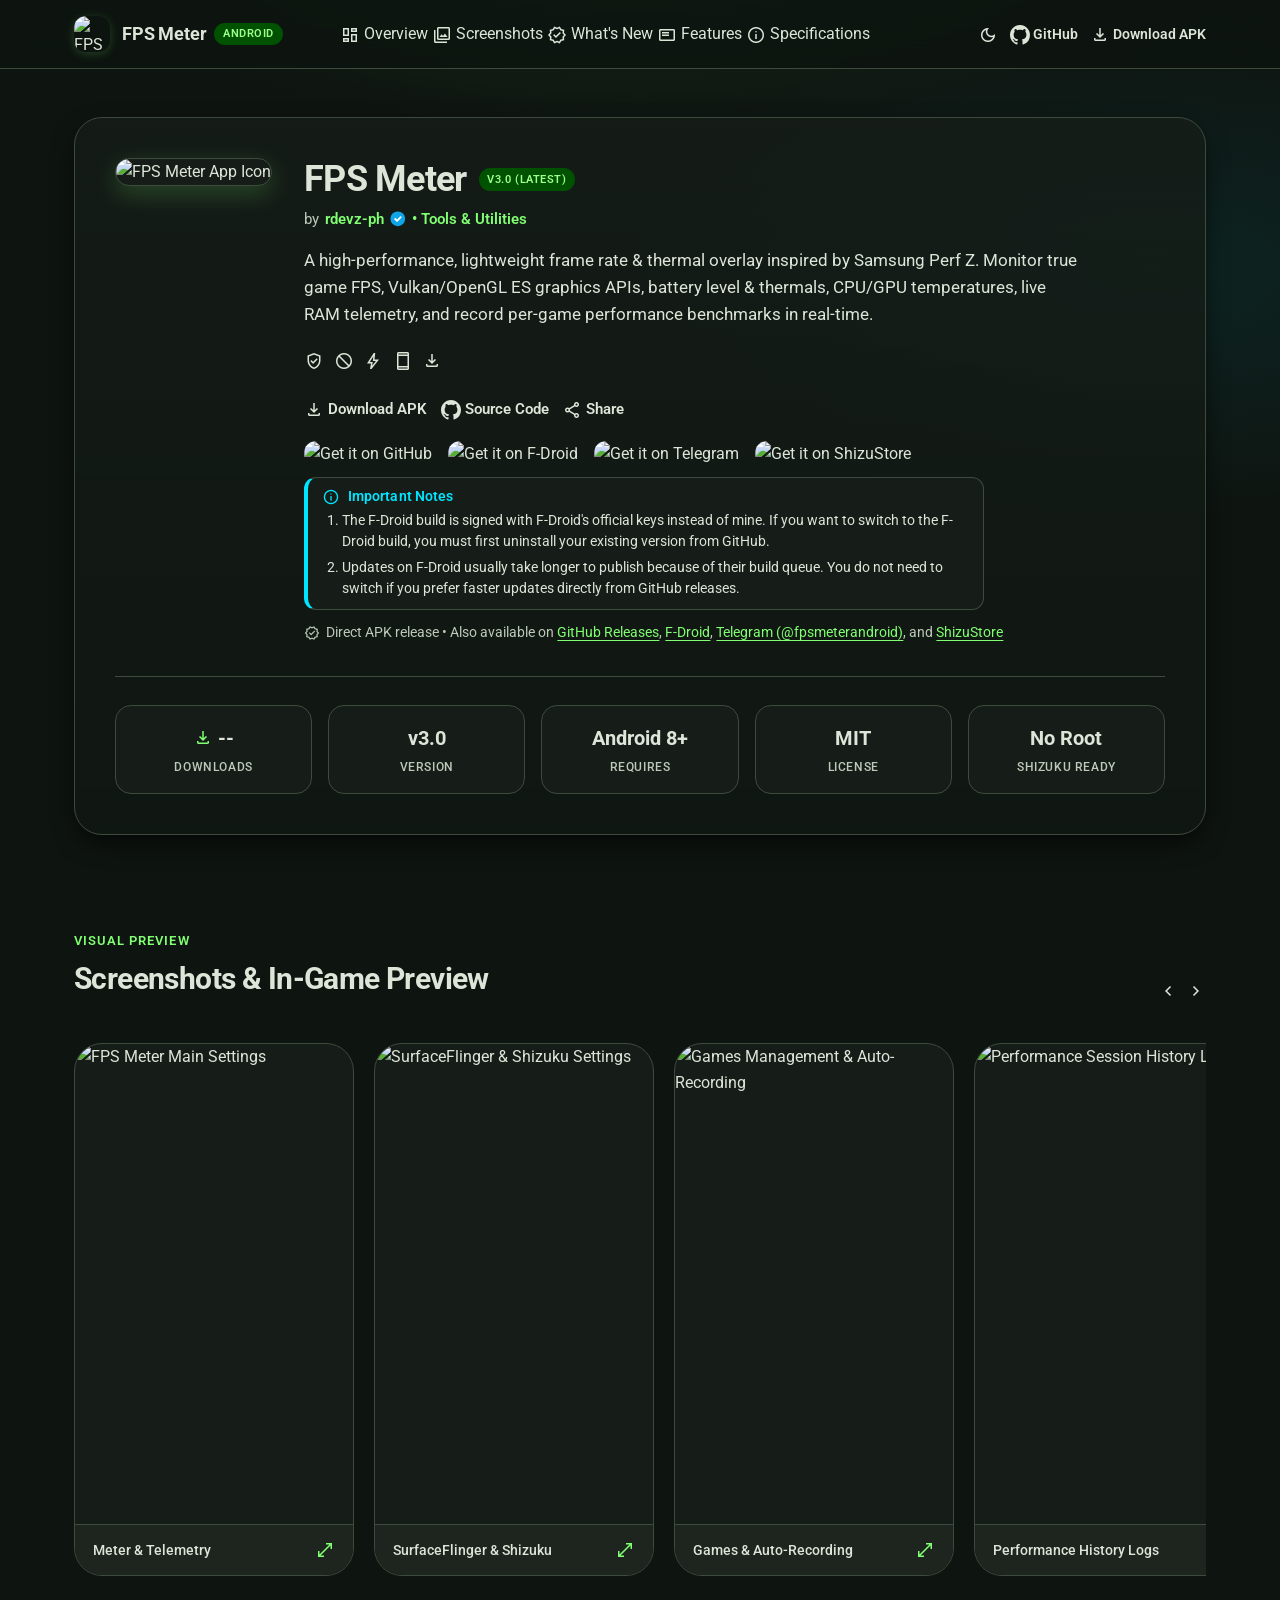
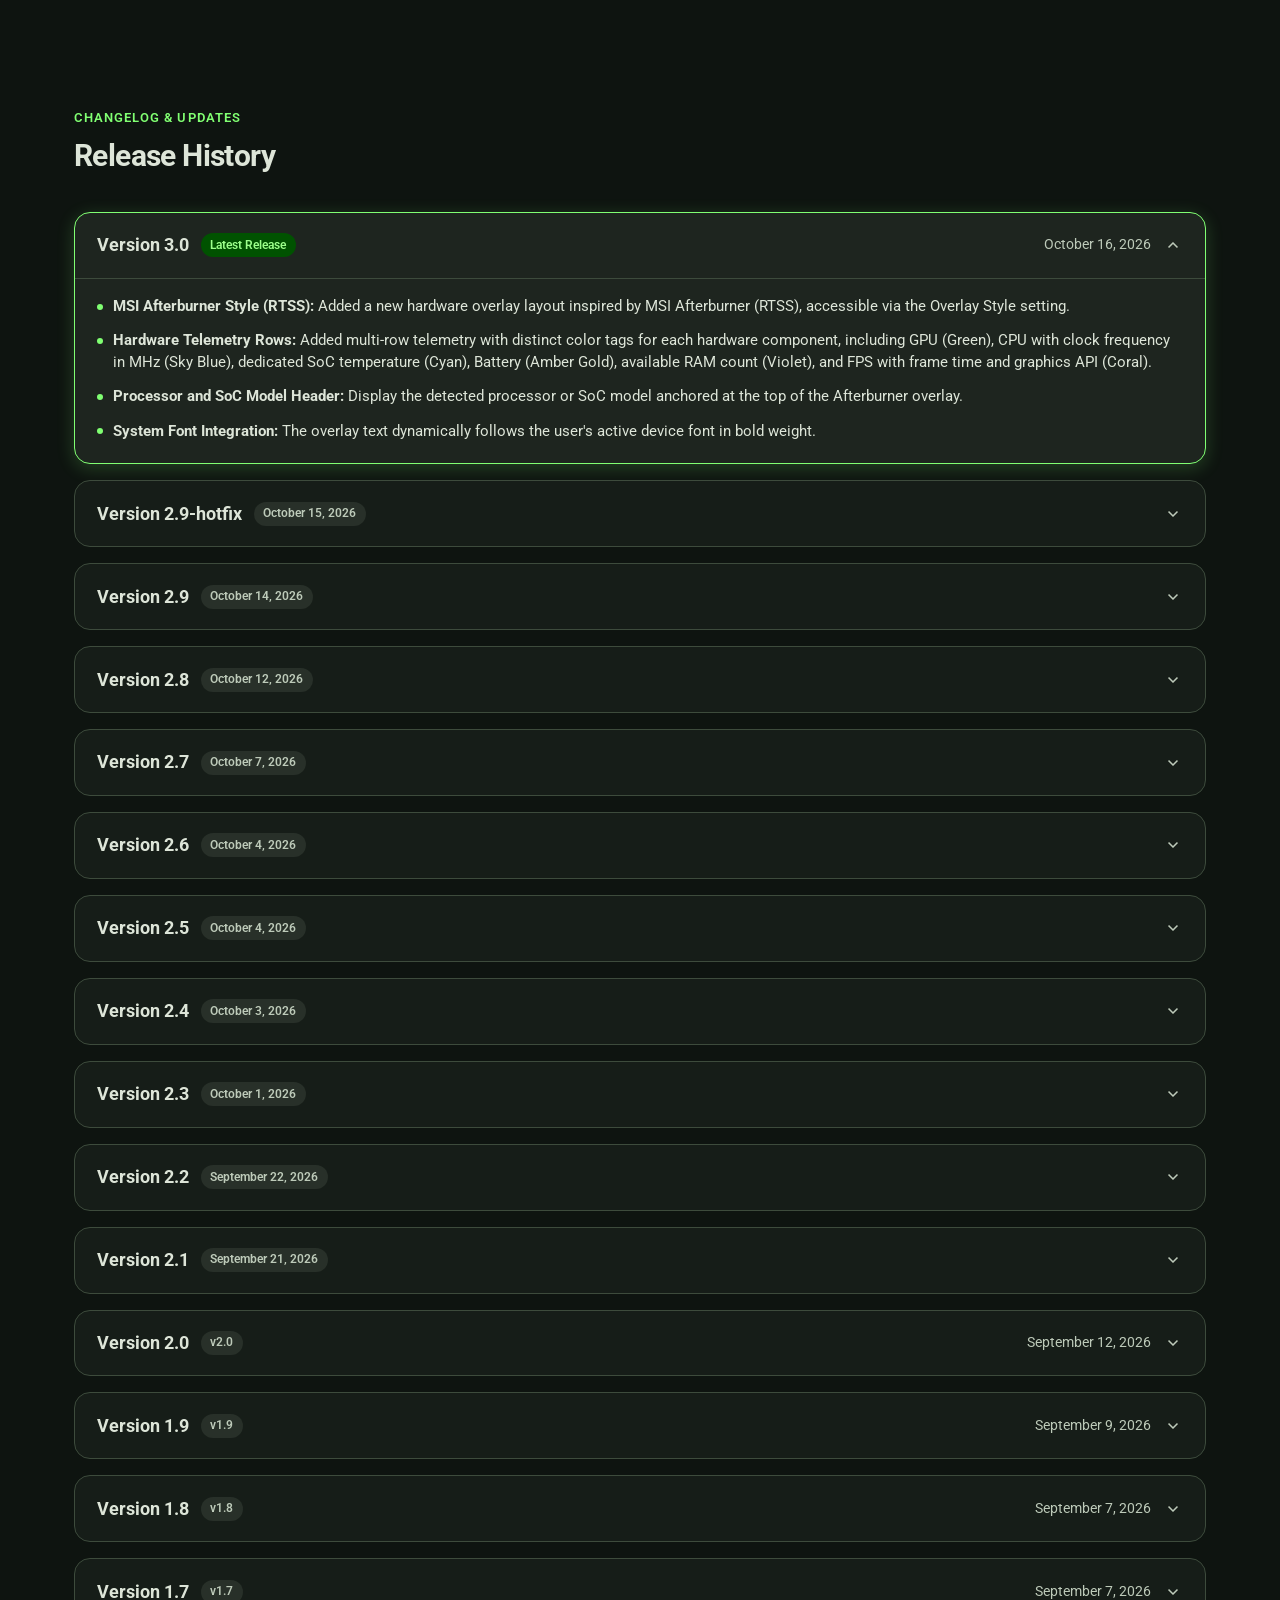
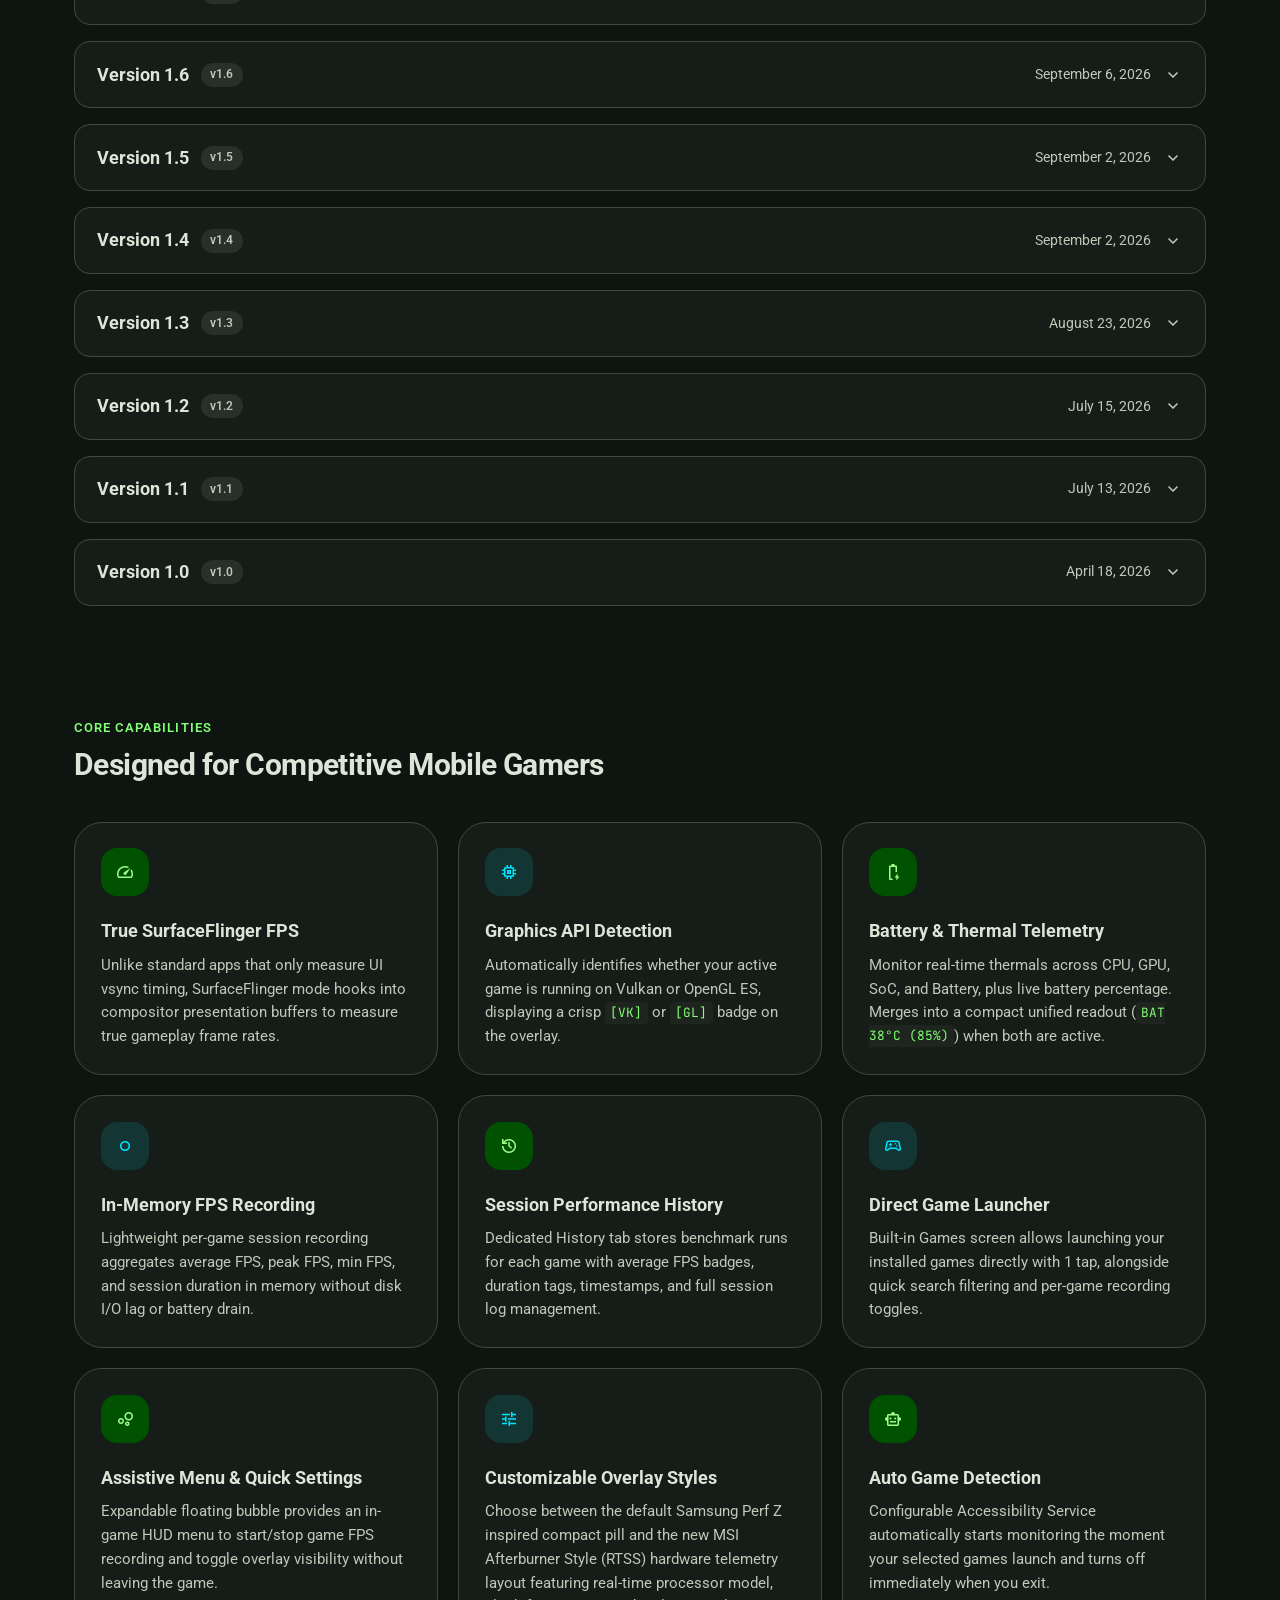
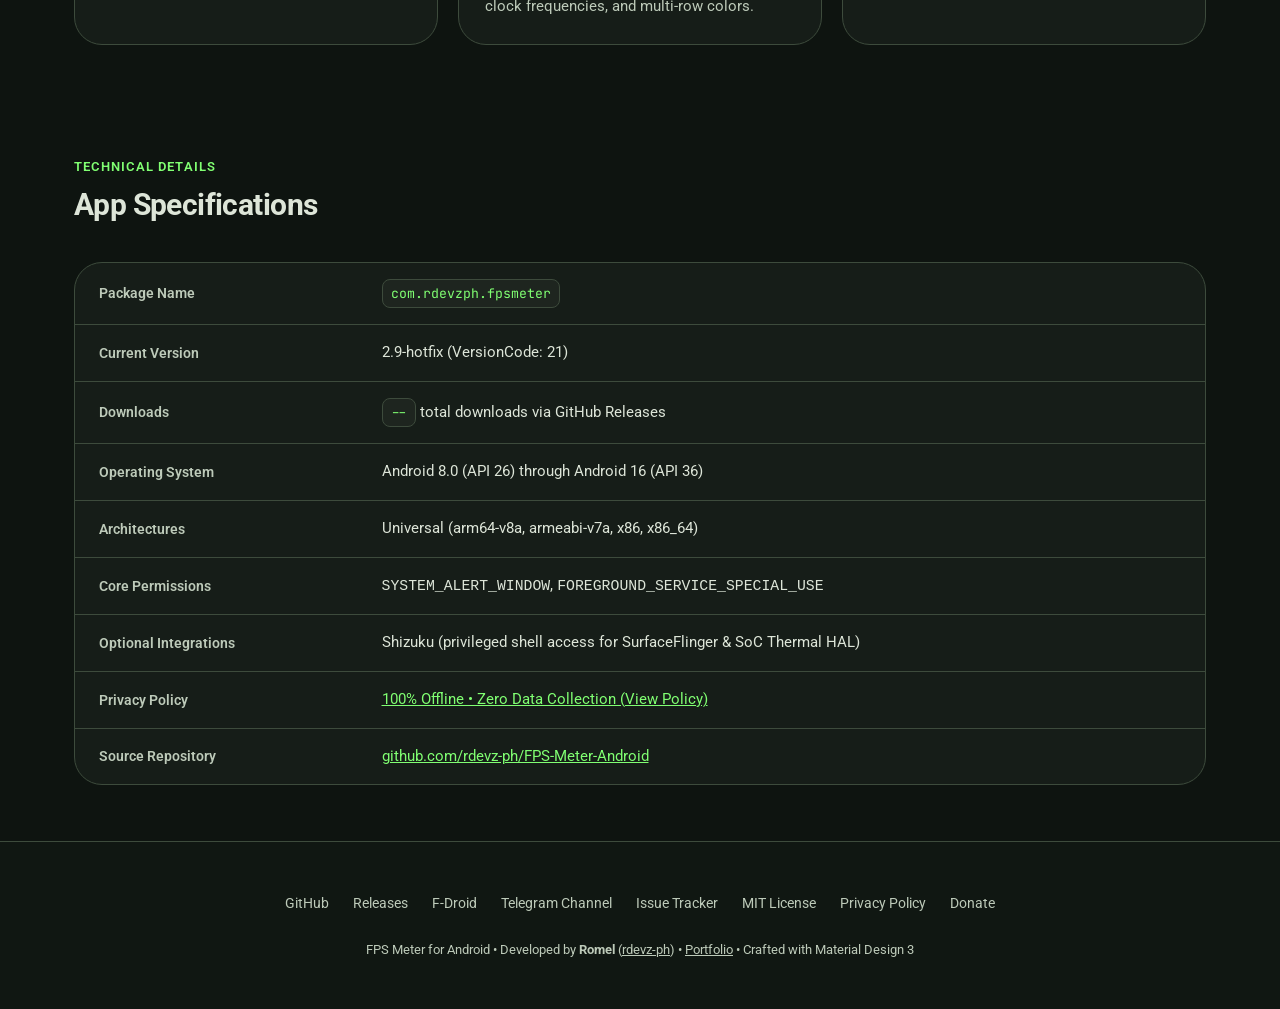
==== commit 20aff78e: "feat: add MSI Afterburner Style (RTSS) overlay and release v3.0 - Add MSI Afterburner Style (RTSS) o" ====
--- a/docs/index.html
+++ b/docs/index.html
@@ -191,7 +191,7 @@
           <div class="hero-info">
             <div class="app-title-row">
               <h1 class="app-name">FPS Meter</h1>
-              <span class="brand-badge" id="hero-version-chip">v2.9-hotfix (Latest)</span>
+              <span class="brand-badge" id="hero-version-chip">v3.0 (Latest)</span>
             </div>
 
             <div class="app-developer">
@@ -310,7 +310,7 @@
           </div>
 
           <div class="stat-item">
-            <div class="stat-value" id="stat-version">v2.9-hotfix</div>
+            <div class="stat-value" id="stat-version">v3.0</div>
             <div class="stat-label">Version</div>
           </div>
 
@@ -436,6 +436,30 @@
             <span class="material-symbols-outlined">open_in_full</span>
           </div>
         </div>
+
+        <!-- Screenshot 9: Overlay Style Selection -->
+        <div class="screenshot-card preview-card" data-src="assets/overlay-styles.png"
+          data-caption="Overlay Style Selection with Real-Time Live Preview Chip">
+          <div class="screenshot-img-wrap">
+            <img src="assets/overlay-styles.png" alt="Overlay Style Selection Setting" class="screenshot-img" loading="lazy">
+          </div>
+          <div class="screenshot-caption">
+            <span>Overlay Style Selection</span>
+            <span class="material-symbols-outlined">open_in_full</span>
+          </div>
+        </div>
+
+        <!-- Screenshot 10: Afterburner Telemetry Overlay -->
+        <div class="screenshot-card preview-card" data-src="assets/msi-afterburner-style.png"
+          data-caption="Afterburner Hardware Telemetry Layout with Processor Header & Multi-Row Metrics">
+          <div class="screenshot-img-wrap">
+            <img src="assets/msi-afterburner-style.png" alt="Afterburner Hardware Telemetry Layout" class="screenshot-img" loading="lazy">
+          </div>
+          <div class="screenshot-caption">
+            <span>Afterburner Overlay</span>
+            <span class="material-symbols-outlined">open_in_full</span>
+          </div>
+        </div>
       </div>
     </div>
   </section>
@@ -537,9 +561,8 @@
           <div class="feature-icon-box cyan">
             <span class="material-symbols-outlined">tune</span>
           </div>
-          <h4>Samsung Perf Z Pill Styling</h4>
-          <p>Clean semi-transparent dark pill with cyan telemetry labels, white digits, dynamic
-            color thresholds, available RAM readout, and configurable single-line mode for tablets.</p>
+          <h4>Customizable Overlay Styles</h4>
+          <p>Choose between the default Samsung Perf Z inspired compact pill and the new MSI Afterburner Style (RTSS) hardware telemetry layout featuring real-time processor model, clock frequencies, and multi-row colors.</p>
         </div>
 
         <!-- Card 9 -->
--- a/docs/style.css
+++ b/docs/style.css
@@ -828,6 +828,29 @@
   flex: 0 0 460px;
 }
 
+.screenshot-card.preview-card {
+  flex: 0 0 340px;
+}
+
+.screenshot-card.preview-card .screenshot-img-wrap {
+  height: 260px;
+  display: flex;
+  align-items: center;
+  justify-content: center;
+  background-color: var(--md-sys-color-surface-container-lowest);
+  padding: 1.5rem;
+}
+
+.screenshot-card.preview-card .screenshot-img {
+  width: auto;
+  max-width: 100%;
+  max-height: 100%;
+  height: auto;
+  object-fit: contain;
+  border-radius: var(--md-sys-shape-corner-medium);
+  box-shadow: 0 4px 12px rgba(0, 0, 0, 0.15);
+}
+
 .screenshot-card:hover {
   transform: translateY(-4px);
   border-color: var(--md-sys-color-primary);
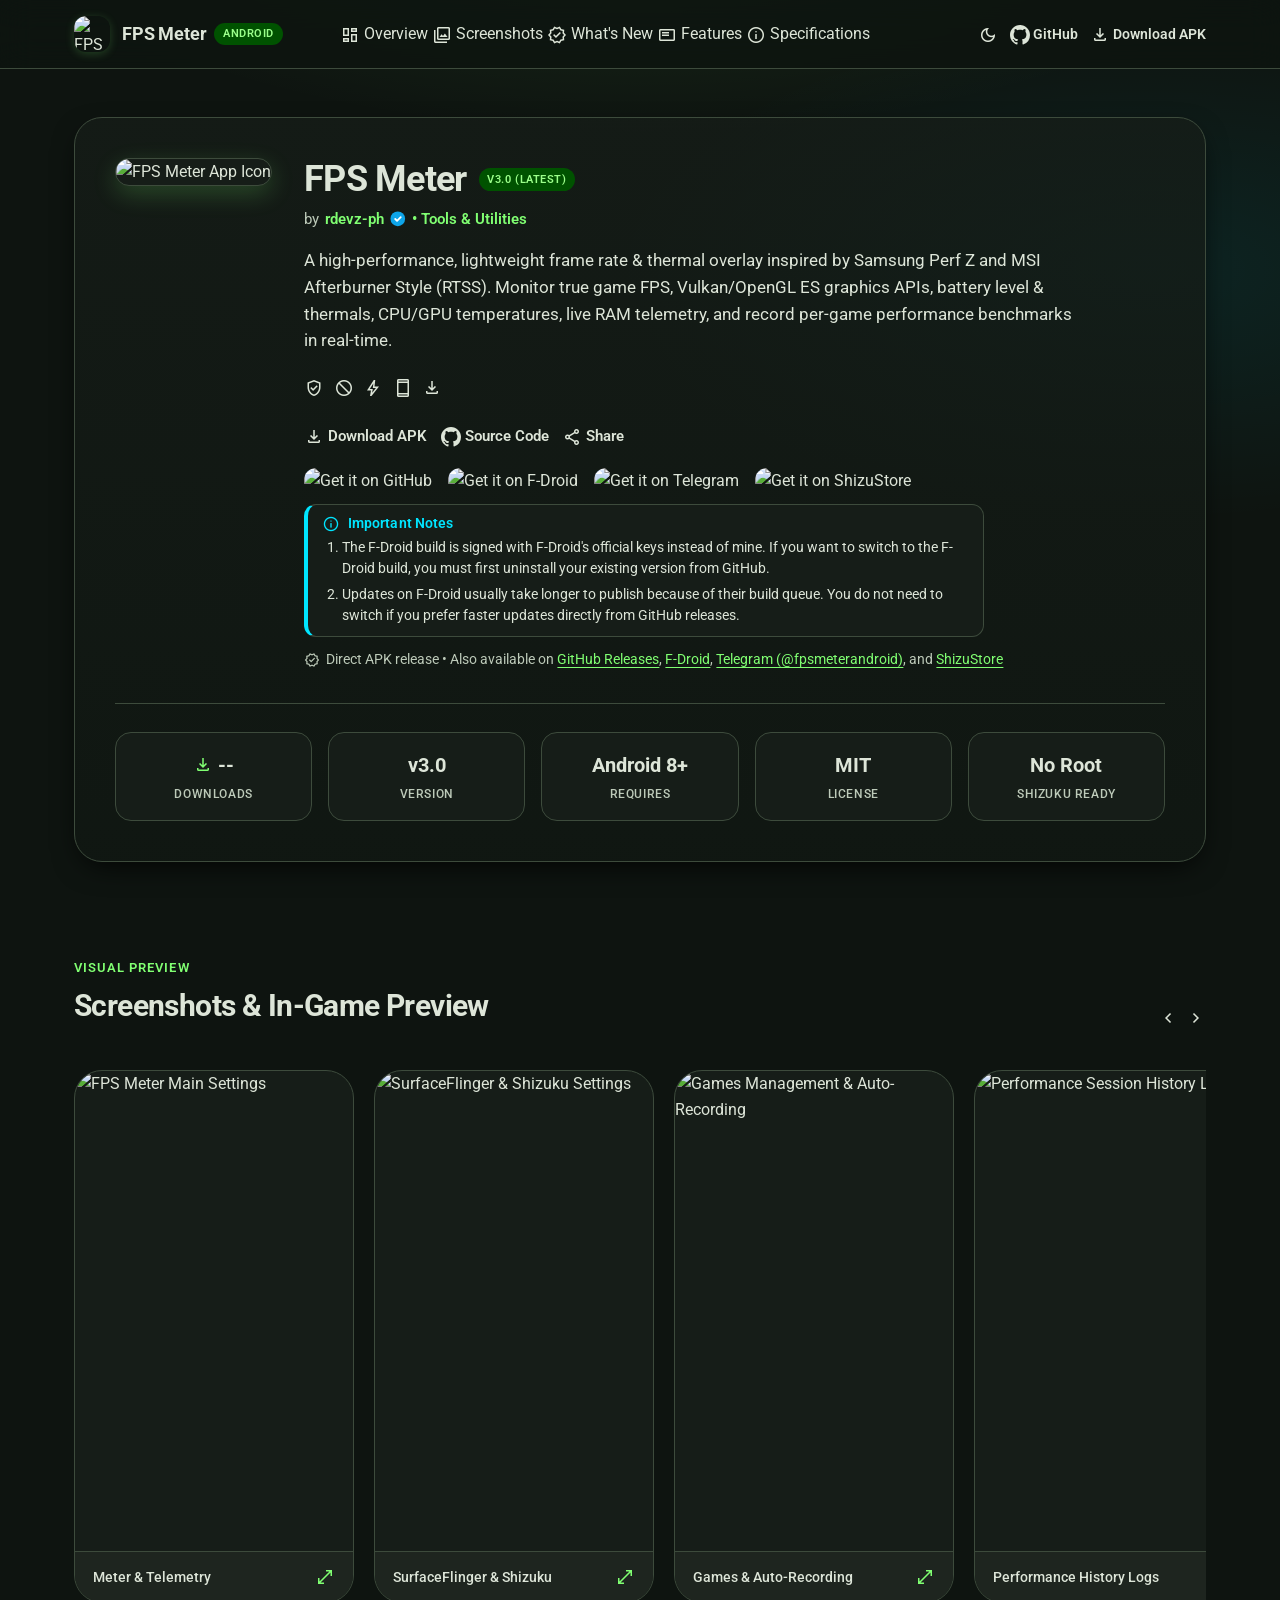
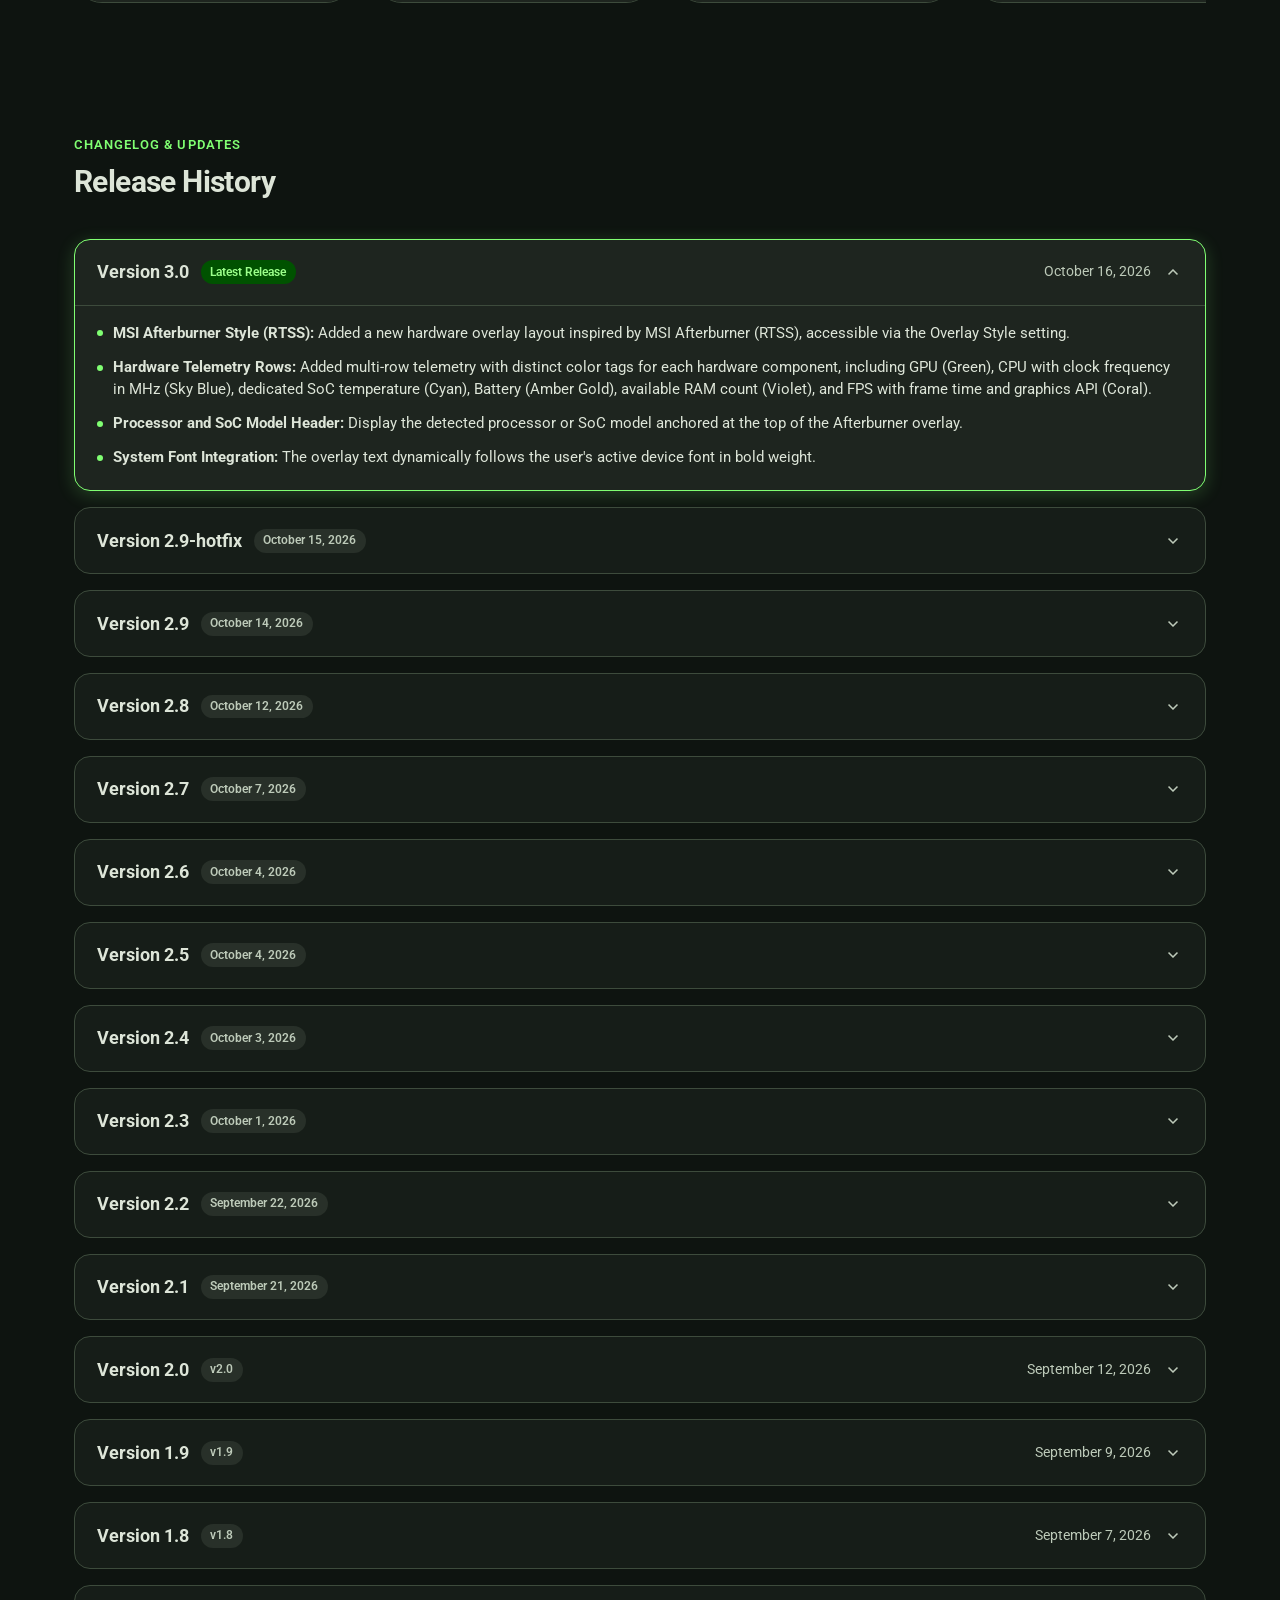
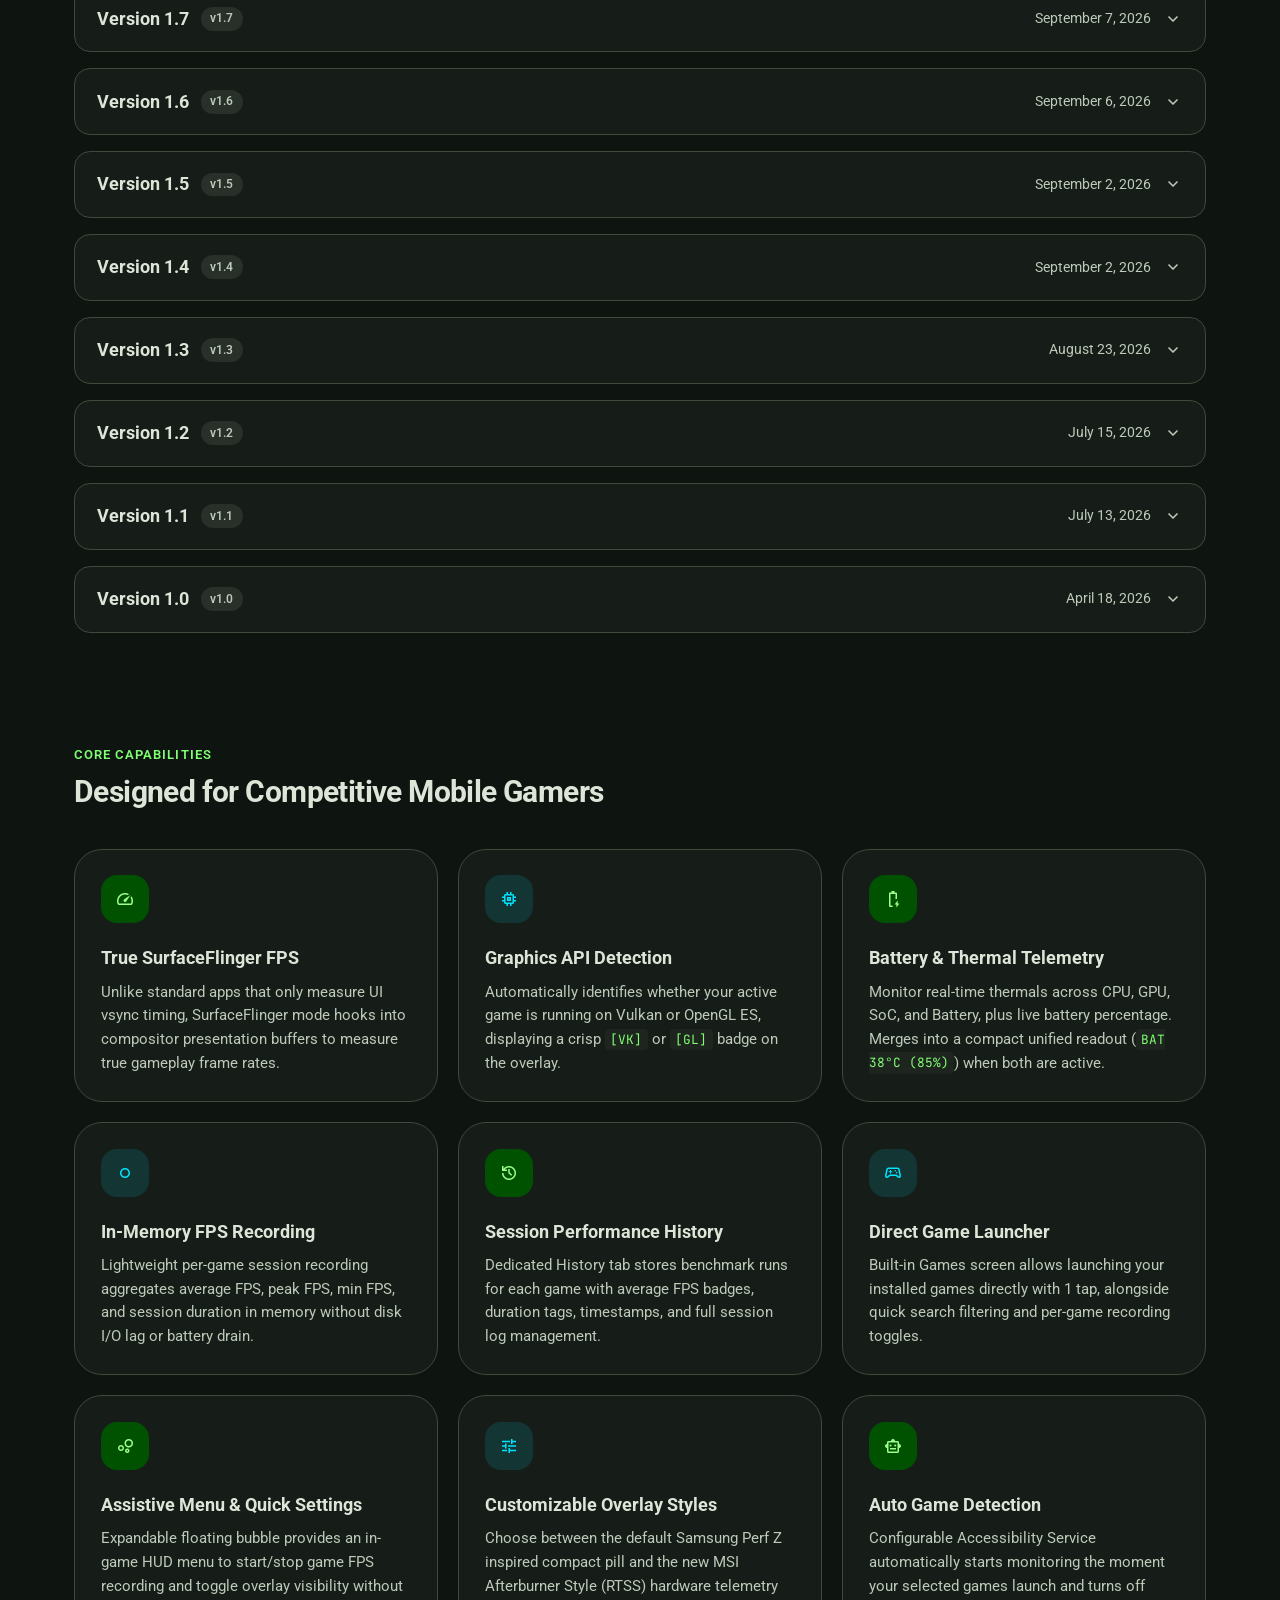
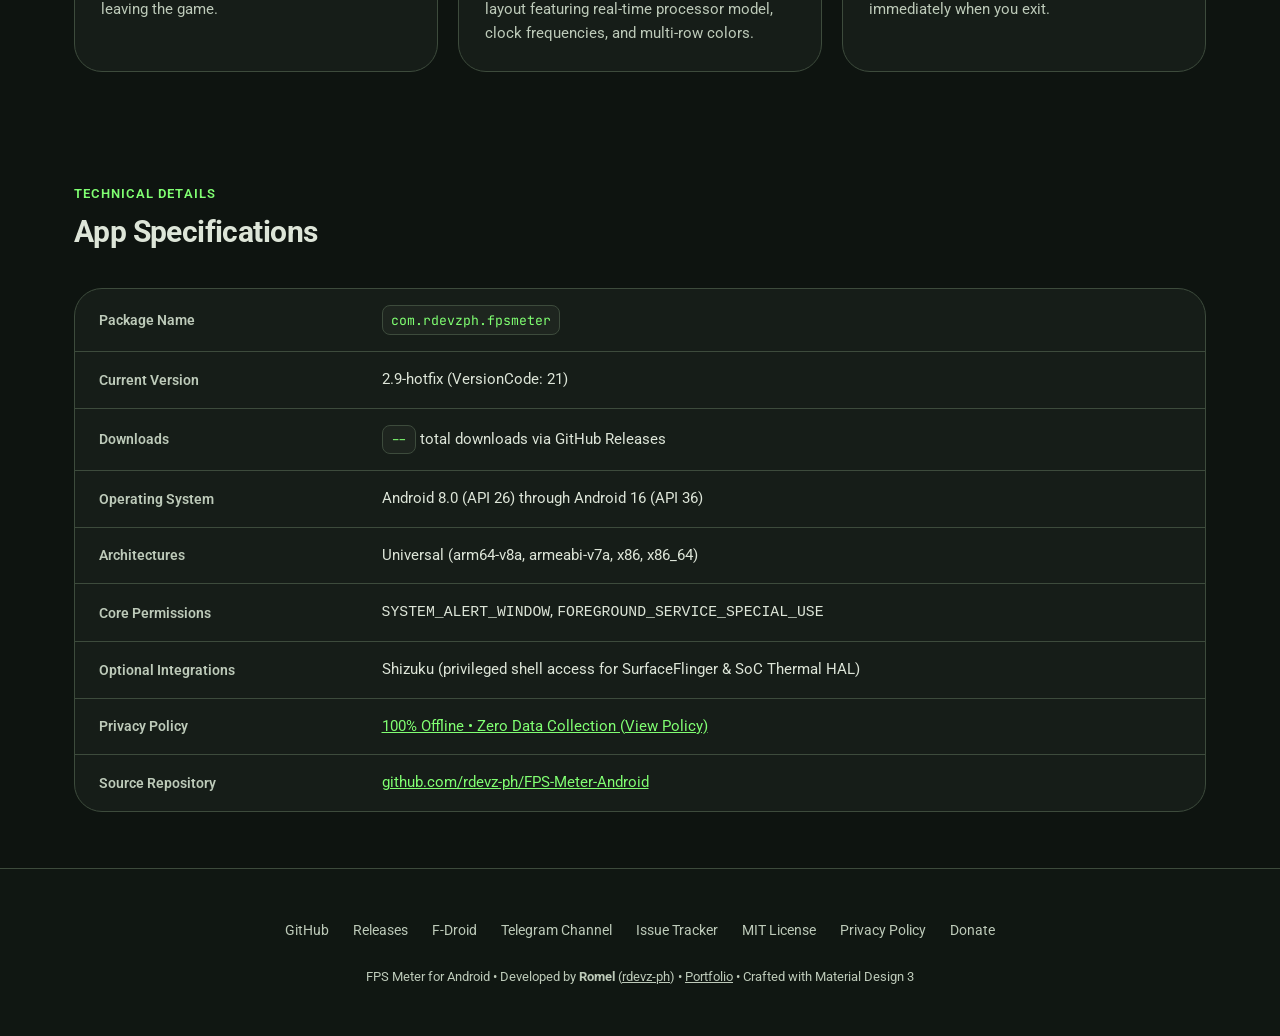
==== commit f1821e08: "docs: update documentation" ====
--- a/docs/index.html
+++ b/docs/index.html
@@ -205,7 +205,7 @@
             </div>
 
             <p class="app-summary">
-              A high-performance, lightweight frame rate & thermal overlay inspired by Samsung Perf Z. Monitor true game
+              A high-performance, lightweight frame rate & thermal overlay inspired by Samsung Perf Z and MSI Afterburner Style (RTSS). Monitor true game
               FPS, Vulkan/OpenGL ES graphics APIs, battery level & thermals, CPU/GPU temperatures, live RAM telemetry, and record per-game
               performance benchmarks in real-time.
             </p>
@@ -449,14 +449,14 @@
           </div>
         </div>
 
-        <!-- Screenshot 10: Afterburner Telemetry Overlay -->
+        <!-- Screenshot 10: MSI Afterburner Style (RTSS) Telemetry Overlay -->
         <div class="screenshot-card preview-card" data-src="assets/msi-afterburner-style.png"
-          data-caption="Afterburner Hardware Telemetry Layout with Processor Header & Multi-Row Metrics">
+          data-caption="MSI Afterburner Style (RTSS) Hardware Telemetry Layout with Processor Header & Multi-Row Metrics">
           <div class="screenshot-img-wrap">
-            <img src="assets/msi-afterburner-style.png" alt="Afterburner Hardware Telemetry Layout" class="screenshot-img" loading="lazy">
+            <img src="assets/msi-afterburner-style.png" alt="MSI Afterburner Style (RTSS) Hardware Telemetry Layout" class="screenshot-img" loading="lazy">
           </div>
           <div class="screenshot-caption">
-            <span>Afterburner Overlay</span>
+            <span>MSI Afterburner Style (RTSS) Overlay</span>
             <span class="material-symbols-outlined">open_in_full</span>
           </div>
         </div>
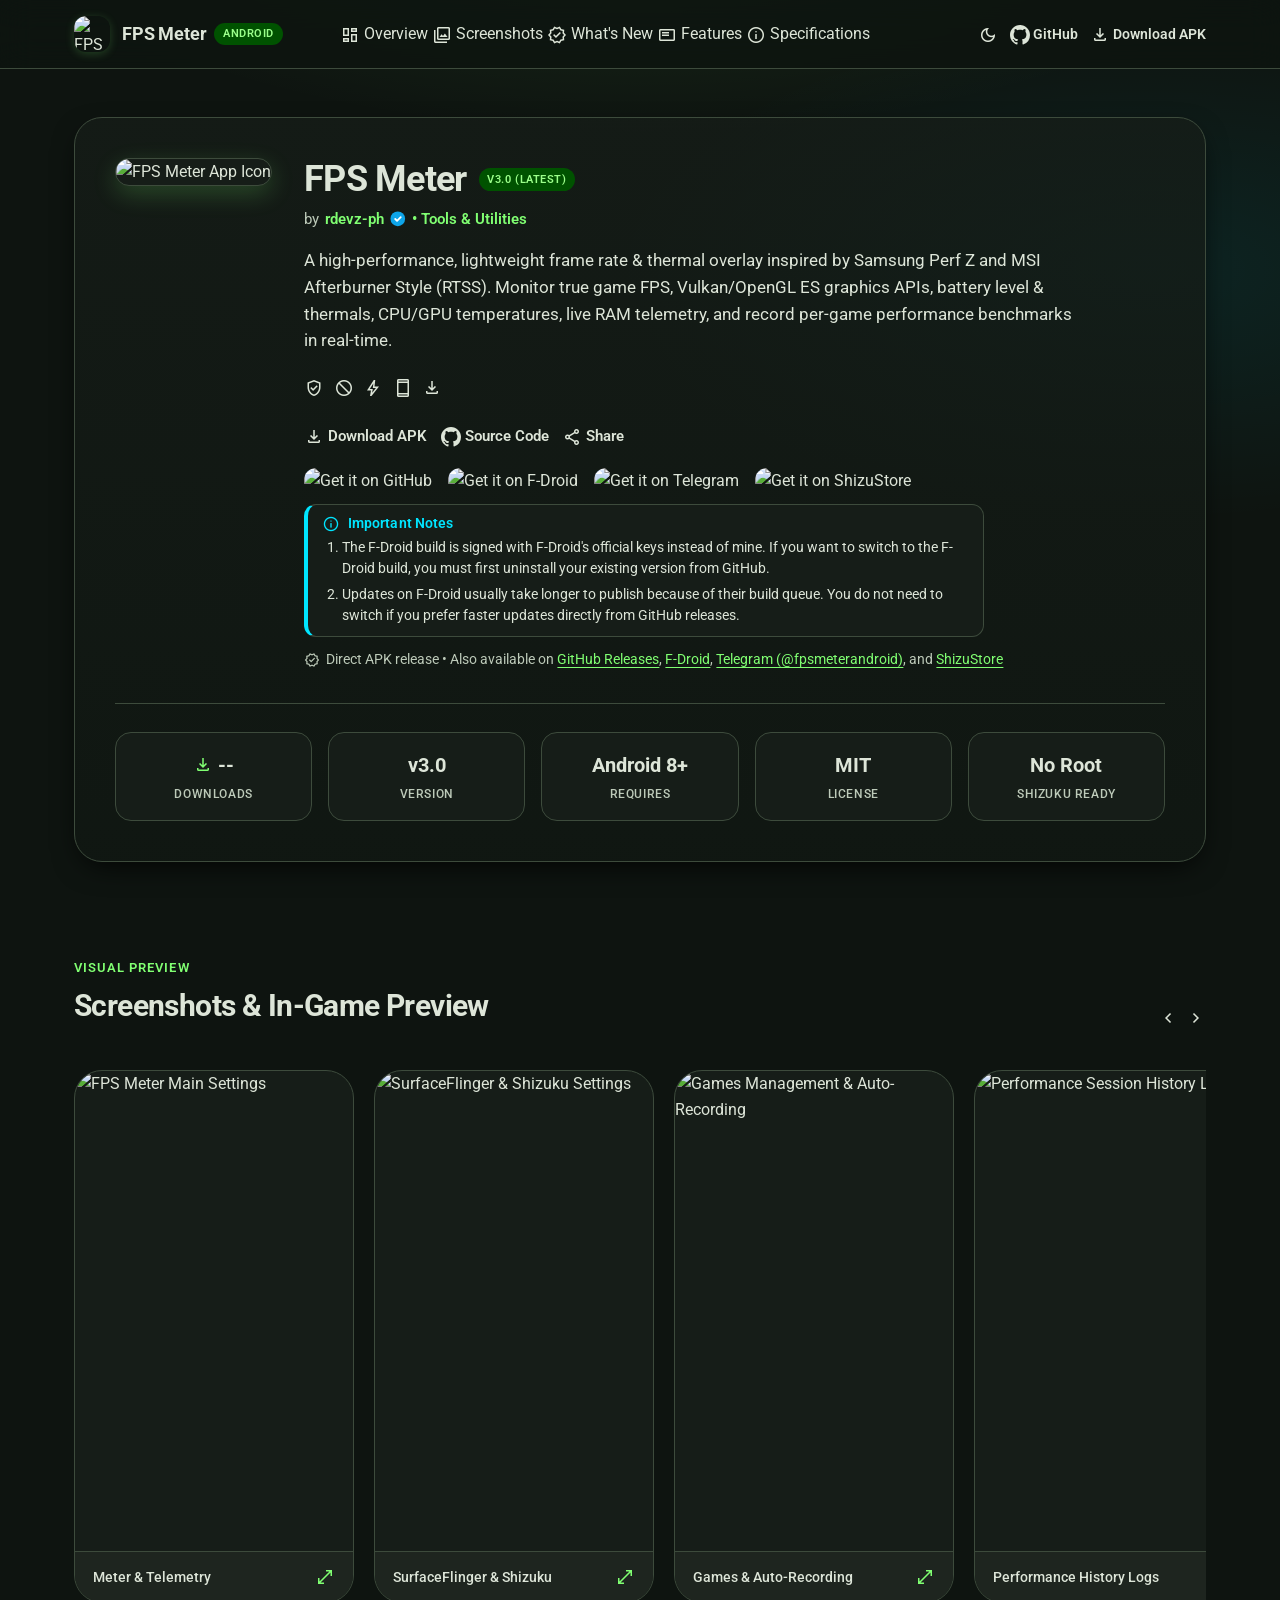
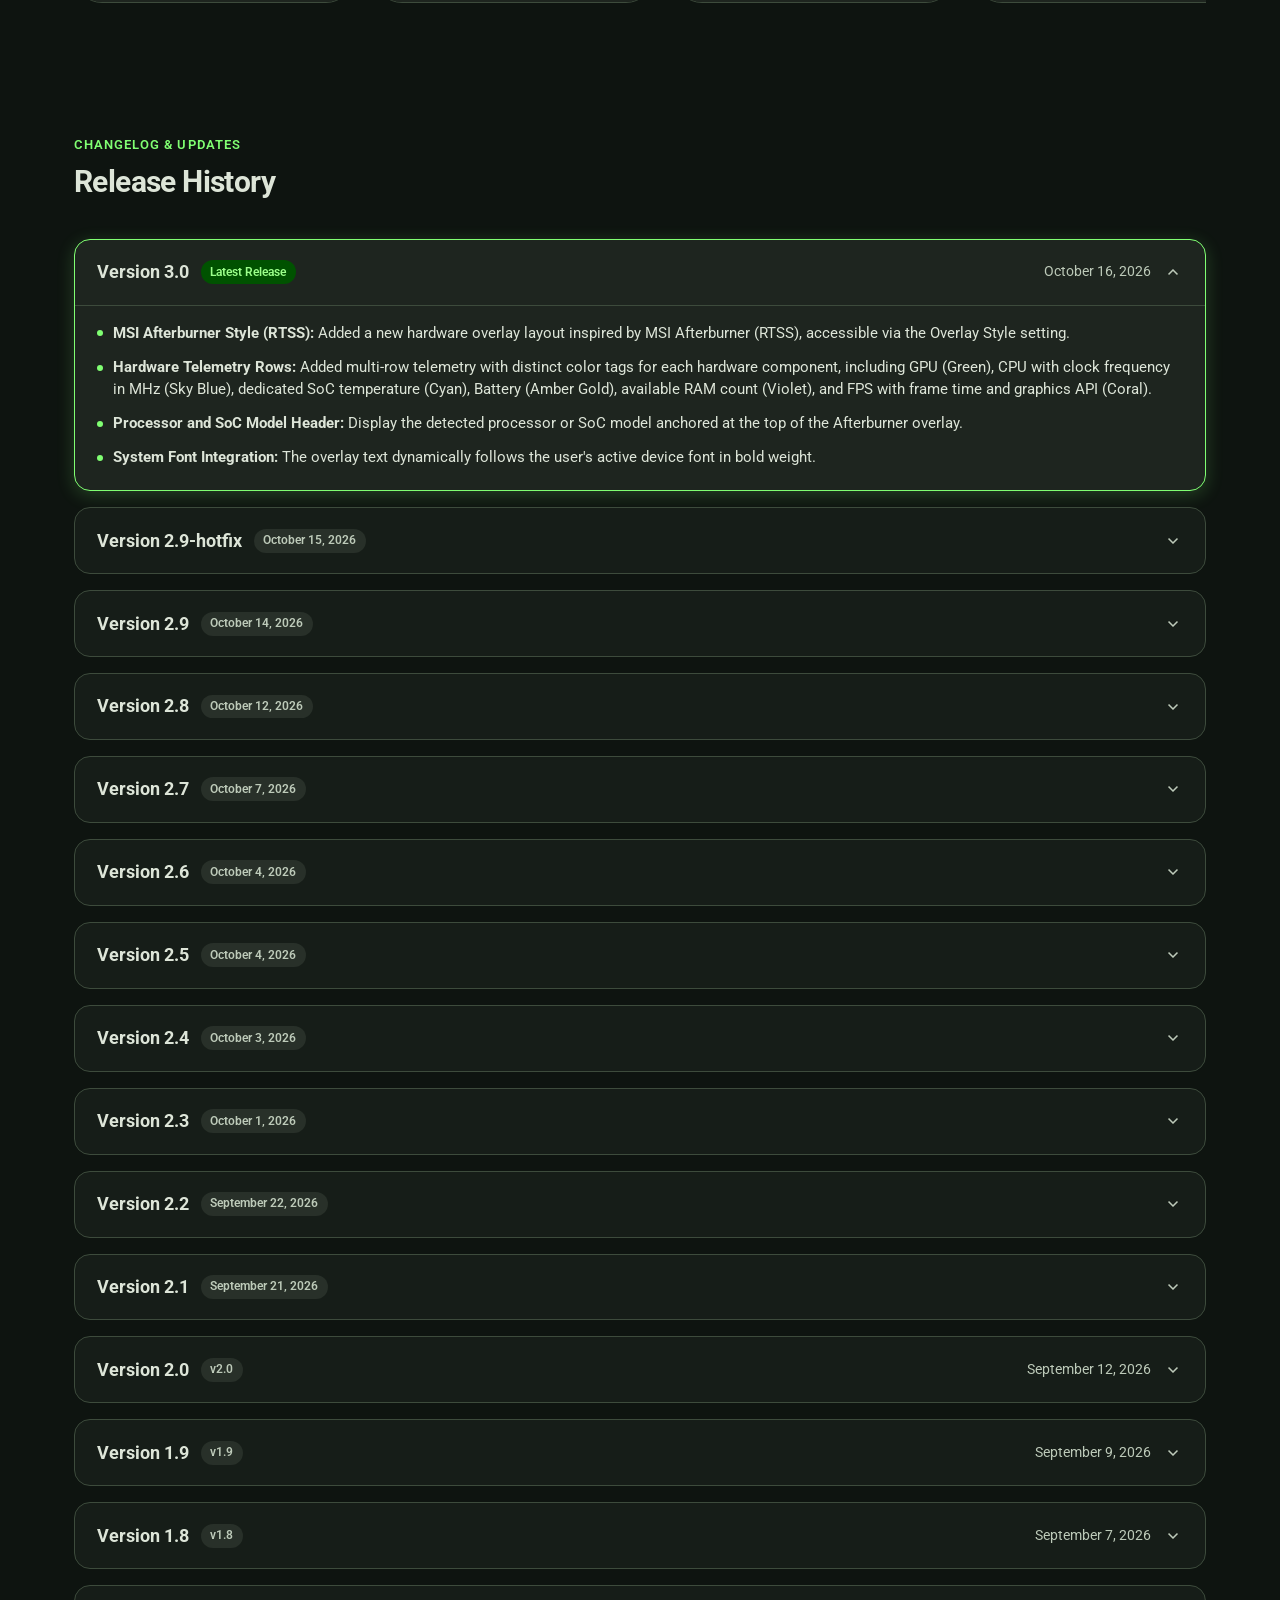
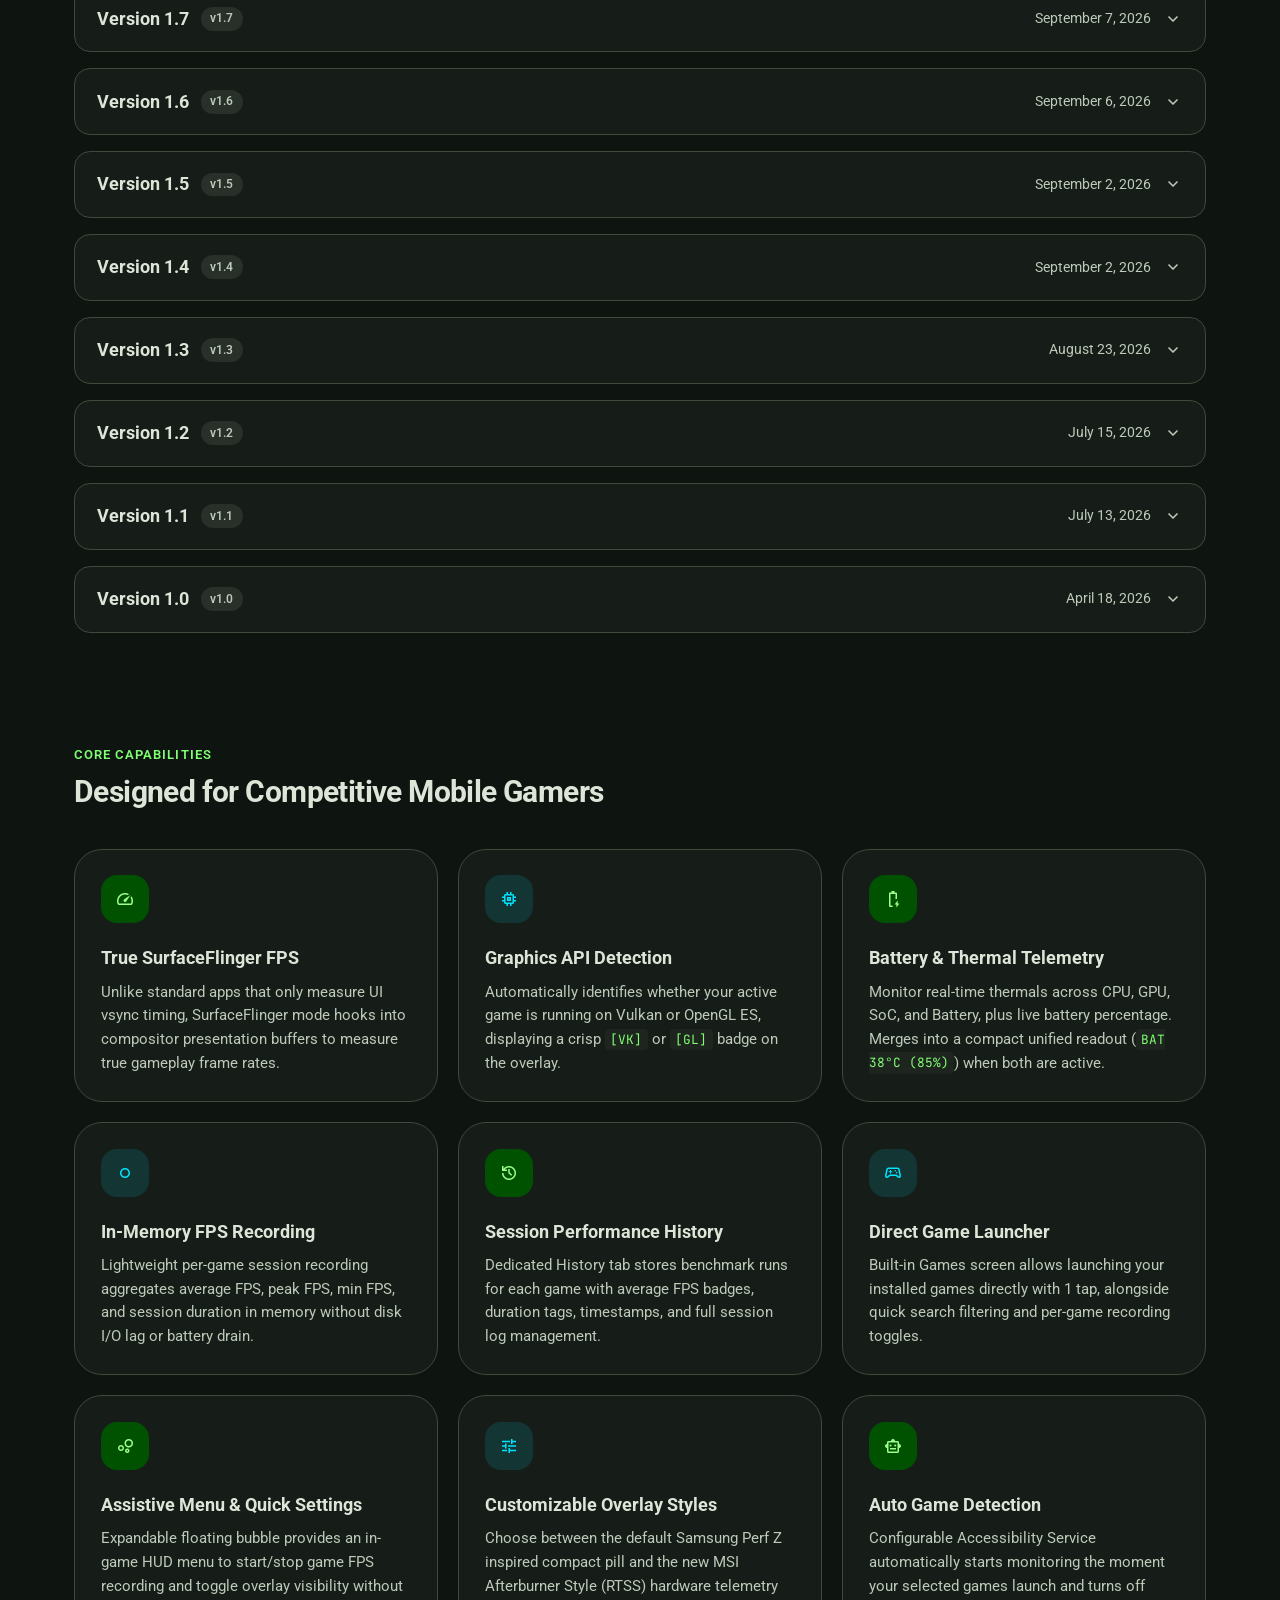
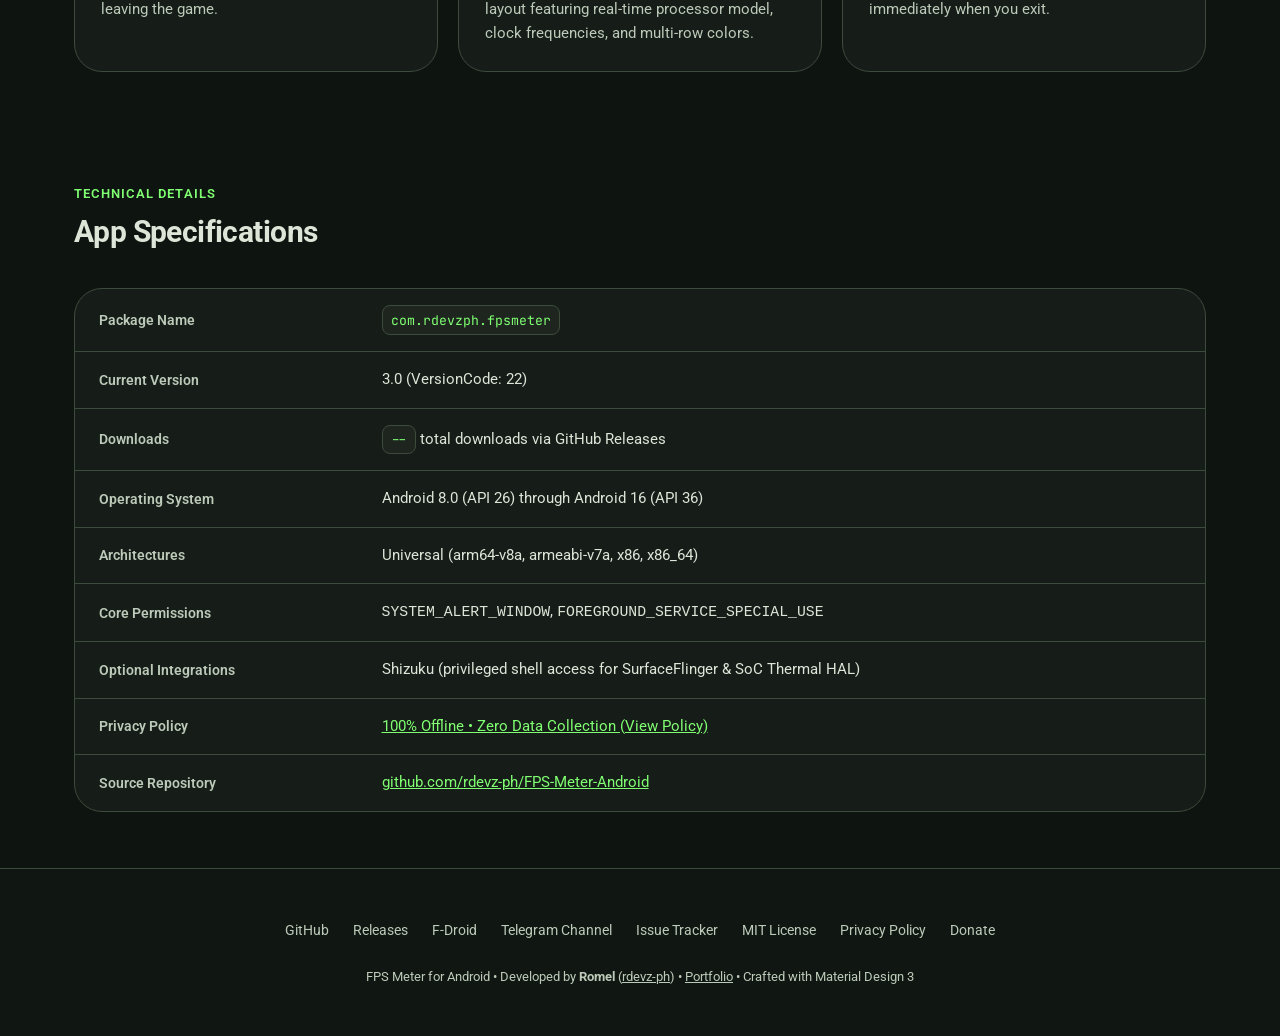
==== commit fc24d152: "docs: update website" ====
--- a/docs/index.html
+++ b/docs/index.html
@@ -597,7 +597,7 @@
             </tr>
             <tr>
               <th>Current Version</th>
-              <td><span id="table-version">2.9-hotfix</span> (VersionCode: <span id="table-version-code">21</span>)</td>
+              <td><span id="table-version">3.0</span> (VersionCode: <span id="table-version-code">22</span>)</td>
             </tr>
             <tr>
               <th>Downloads</th>
